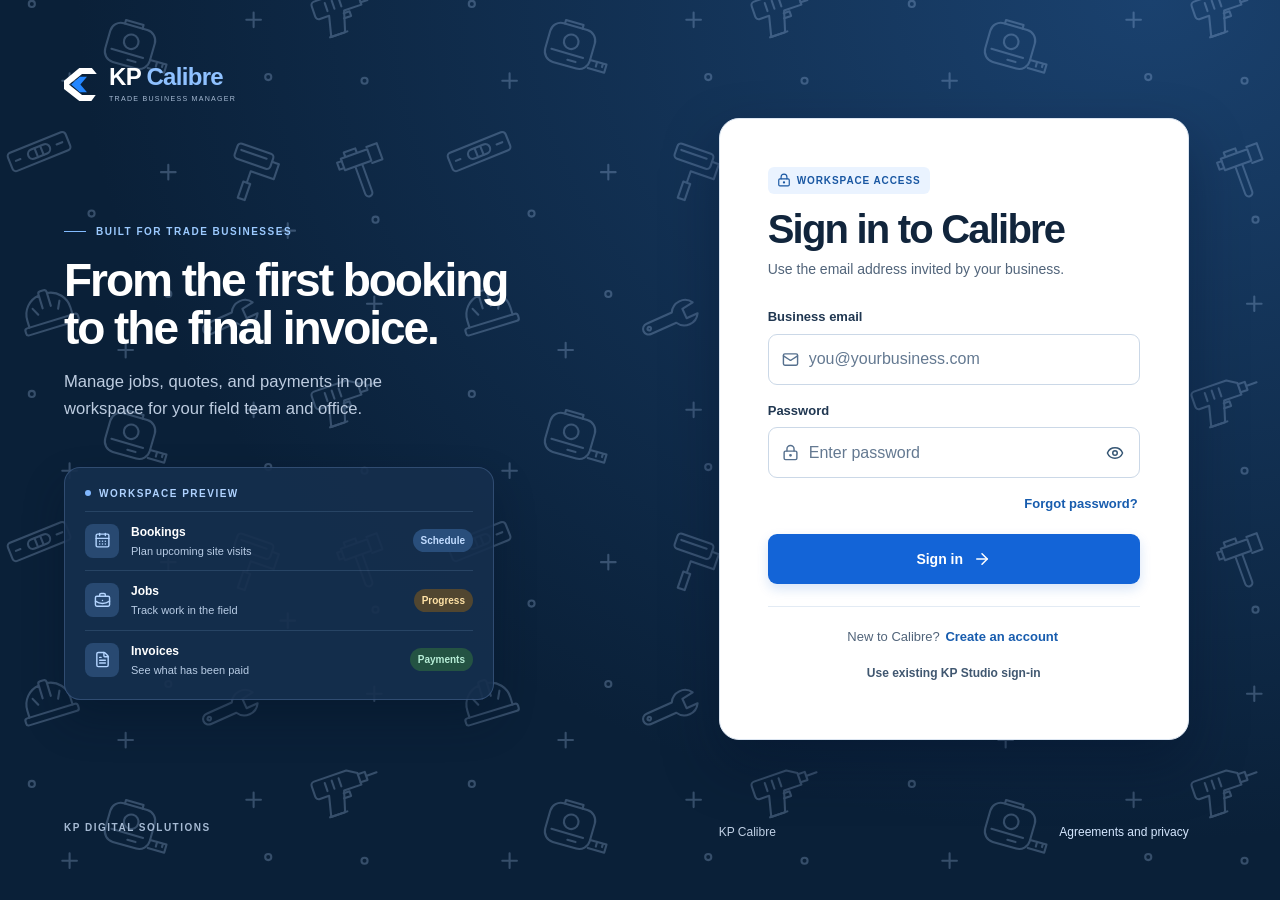
==== index.html @ 75a6a1c6 "Publish trades pattern wallpaper for Calibre" ====
<!doctype html><html lang="en"><head><meta charset="UTF-8"/><meta name="viewport" content="width=device-width,initial-scale=1.0"/><meta name="description" content="KP Calibre — bookings, quotations, jobs, expenses and team attendance."/><base href="/"/><script>window.__CALIBRE_BASE__=location.hostname==='kpdigitalstudio.github.io'?'/kp-calibre-web':'';document.querySelector('base').href=window.__CALIBRE_BASE__+'/';</script><link rel="icon" href="./favicon.svg"/><title>KP Calibre | Trade business management</title>  <script type="module" crossorigin src="./assets/index-Dvqg7ub8.js"></script>
  <link rel="stylesheet" crossorigin href="./assets/index-B8viec1U.css">
</head><body><div id="root"></div></body></html>
---- assets/index-B8viec1U.css ----
.cal-auth{--auth-navy:#11253c;--auth-muted:#51647a;--auth-blue:#1364d7;min-height:100svh;color:var(--auth-navy);background:url("data:image/svg+xml,%3csvg%20xmlns='http://www.w3.org/2000/svg'%20viewBox='0%200%20360%20320'%20fill='none'%3e%3cg%20stroke='%23b9d8ff'%20stroke-width='1.7'%20stroke-linecap='round'%20stroke-linejoin='round'%20opacity='.25'%3e%3cg%20transform='translate(29%2023)%20rotate(-17%2025%2024)'%3e%3cpath%20d='M8%2032v-6a17%2017%200%200%201%2015-17m7%200a17%2017%200%200%201%2015%2017v6M23%2020V8a2%202%200%200%201%202-2h3a2%202%200%200%201%202%202v12M15%2018l3%206m20-6-3%206'/%3e%3crect%20x='4'%20y='32'%20width='45'%20height='6'%20rx='2'/%3e%3c/g%3e%3cg%20transform='translate(180%2027)%20rotate(21%2025%2023)'%3e%3cpath%20d='M38%206a11%2011%200%200%200-13%2014L9%2036a4.6%204.6%200%201%200%206.5%206.5l16-16A11%2011%200%200%200%2045%2013l-7%207-6-6%206-8Z'/%3e%3ccircle%20cx='12.5'%20cy='39'%20r='1.4'/%3e%3c/g%3e%3cg%20transform='translate(271%2091)%20rotate(-19%2025%2025)'%3e%3cpath%20d='M5%2014h28l8%205v10H26l-5%2017H9l4-17H5a3%203%200%200%201-3-3v-9a3%203%200%200%201%203-3Z'/%3e%3cpath%20d='M41%2020h6v7h-6m6-3.5h9M13%2018v7m6-7v7m6-7v7M8%2046h15m2-15h5v4h-6'/%3e%3c/g%3e%3cg%20transform='translate(99%20123)%20rotate(16%2024%2024)'%3e%3crect%20x='5'%20y='9'%20width='38'%20height='33'%20rx='9'/%3e%3cpath%20d='M10%2032h27m-12%205h7m11-5h14v7H43m6-7v4m5-4v3M15%209V6h15v3'/%3e%3ccircle%20cx='24'%20cy='22'%20r='6'/%3e%3c/g%3e%3cg%20transform='translate(21%20217)%20rotate(-22%2028%2022)'%3e%3crect%20x='3'%20y='10'%20width='51'%20height='16'%20rx='3'/%3e%3crect%20x='19'%20y='14'%20width='19'%20height='8'%20rx='4'/%3e%3cpath%20d='M26%2014v8m5-8v8M8%2018h4m32%200h5'/%3e%3c/g%3e%3cg%20transform='translate(199%20227)%20rotate(19%2028%2024)'%3e%3crect%20x='6'%20y='7'%20width='31'%20height='13'%20rx='3'/%3e%3cpath%20d='M37%2013h6v13H23v10m-3%200h6v14h-6zM10%2012h22'/%3e%3c/g%3e%3cg%20transform='translate(289%20222)%20rotate(-20%2025%2023)'%3e%3cpath%20d='M9%2013h23v10H9zM32%2011h9v14h-9M13%2013V9h10v4m-5%2010v24a3%203%200%200%200%206%200V23'/%3e%3cpath%20d='M9%2015H5v6h4'/%3e%3c/g%3e%3cpath%20d='M119%2072v12m-6-6h12m99%2043v12m-6-6h12M73%20171v12m-6-6h12m75%2069v12m-6-6h12m92%2042v12m-6-6h12M323%2034v12m-6-6h12'/%3e%3ccircle%20cx='42'%20cy='114'%20r='2.5'/%3e%3ccircle%20cx='154'%20cy='32'%20r='2.5'/%3e%3ccircle%20cx='236'%20cy='174'%20r='2.5'/%3e%3ccircle%20cx='315'%20cy='177'%20r='2.5'/%3e%3ccircle%20cx='91'%20cy='286'%20r='2.5'/%3e%3ccircle%20cx='324'%20cy='291'%20r='2.5'/%3e%3c/g%3e%3c/svg%3e") 50%/440px 390px,radial-gradient(at 90% 0,#1a416e,#0000 66%),#0a2038;grid-template-columns:minmax(0,1fr) minmax(0,1.04fr);display:grid}.cal-auth-brand{color:#fff;flex-direction:column;justify-content:space-between;align-items:flex-start;gap:36px;min-width:0;padding:clamp(34px,5vw,76px);display:flex}.cal-auth-brand .brand{color:#fff}.cal-auth-brand .brand b{color:#8fc1ff}.cal-auth-brand .brand small{color:#a6bad3}.cal-auth-story{width:100%;max-width:495px}.cal-auth-kicker,.cal-auth-brand-footer,.cal-auth-preview-top{letter-spacing:.15em;font-size:10px;font-weight:700}.cal-auth-kicker{color:#9ccaff;align-items:center;gap:10px;display:flex}.cal-auth-kicker:before{content:"";background:#83bcff;width:22px;height:1px}.cal-auth-story h2{letter-spacing:-.045em;margin:16px 0 15px;font-size:clamp(32px,3.6vw,52px);font-weight:700;line-height:1.05}.cal-auth-story>p:not(.cal-auth-kicker){color:#bdcce0;max-width:41ch;font-size:clamp(14px,1.3vw,17px)}.cal-auth-brand-footer{color:#a6bad3}.cal-auth-preview{background:#152f4ee8;border:1px solid #8fb7ef3b;border-radius:16px;max-width:430px;margin-top:clamp(24px,4vw,44px);padding:18px 20px 10px;box-shadow:0 20px 40px #04132554}.cal-auth-preview-top{color:#afd2ff;align-items:center;gap:8px;margin-bottom:10px;display:flex}.cal-auth-preview-top span{background:#81b8ff;border-radius:50%;width:6px;height:6px}.cal-auth-preview-row{border-top:1px solid #a4c9ff24;align-items:center;gap:12px;padding:11px 0;display:flex}.cal-auth-preview-icon{color:#b4d5ff;background:#284971;border-radius:8px;flex:0 0 34px;place-items:center;width:34px;height:34px;display:grid}.cal-auth-preview-copy{flex-direction:column;flex:1;gap:2px;min-width:0;font-size:12px;display:flex}.cal-auth-preview-copy span{color:#b8cce5;font-size:11px}.cal-auth-chip{white-space:nowrap;border-radius:20px;padding:4px 8px;font-size:10px;font-weight:650}.cal-auth-chip.blue{color:#c2dcff;background:#294e7b}.cal-auth-chip.amber{color:#ffe2a6;background:#514630}.cal-auth-chip.green{color:#b7eed7;background:#245343}.cal-auth-content{grid-template-rows:1fr auto;place-items:center;min-width:0;padding:clamp(24px,4.6vw,68px);display:grid}.cal-auth-card{background:#fff;border:1px solid #dbe5f1;border-radius:20px;width:min(100%,470px);padding:clamp(26px,3.9vw,48px);box-shadow:0 24px 56px #030e2459}.cal-auth-heading{margin-bottom:26px}.cal-auth-badge{color:#1957a2;letter-spacing:.09em;background:#eaf3ff;border-radius:6px;align-items:center;gap:6px;padding:6px 9px;font-size:10px;font-weight:750;display:inline-flex}.cal-auth-heading h1{letter-spacing:-.045em;margin:13px 0 7px;font-size:clamp(29px,3.2vw,40px);font-weight:740;line-height:1.1}.cal-auth-heading p,.cal-auth-card>p{color:var(--auth-muted);font-size:14px}.cal-auth-form{gap:16px;display:grid}.cal-auth-field{gap:7px;display:grid}.cal-auth-field label{color:#203751;font-size:13px;font-weight:700}.cal-auth-input{color:#56708e;background:#fff;border:1px solid #cbd8e7;border-radius:9px;align-items:center;gap:10px;padding-left:13px;display:flex}.cal-auth-input:focus-within{border-color:#4186e5;box-shadow:0 0 0 3px #1674eb25}.cal-auth-input>svg{flex:none}.cal-auth-input input{width:100%;min-height:49px;box-shadow:none;color:var(--auth-navy);background:0 0;border:0;border-radius:0;outline:none;padding:0 12px 0 0;font-size:16px}.cal-auth-input input::placeholder{color:#647991}.cal-auth-reveal{color:#365674;background:0 0;border-radius:6px;flex:0 0 42px;place-items:center;width:42px;height:42px;margin-right:3px;padding:0;display:grid}.cal-auth-reveal:hover{background:#ebf3ff}.cal-auth-primary{color:#fff;background:var(--auth-blue);border-radius:9px;justify-content:center;align-items:center;gap:10px;width:100%;min-height:50px;padding:10px 14px;font-weight:720;display:flex;box-shadow:0 5px 12px #1461d22b}.cal-auth-primary:hover{background:#0e55bd}.cal-auth-link{color:#175cae;text-align:left;background:0 0;align-items:center;min-height:36px;padding:0 2px;font-size:13px;font-weight:700;line-height:1.4;display:inline-flex}.cal-auth-link:hover,.cal-auth-footer a:hover{text-underline-offset:3px;text-decoration:underline}.cal-auth-forgot{justify-self:end;margin-top:-8px;margin-bottom:-4px}.cal-auth-back{justify-self:start;margin-top:8px}.cal-auth-notice{color:#254969;overflow-wrap:anywhere;background:#edf5ff;border:1px solid #d4e3f6;border-radius:8px;padding:10px 12px;font-size:13px}.cal-auth-alternatives{color:var(--auth-muted);text-align:center;border-top:1px solid #e3ebf4;justify-items:center;margin-top:22px;padding-top:12px;display:grid}.cal-auth-alternatives p{font-size:13px}.cal-auth-existing{color:#405770;font-size:12px}.cal-auth-hint{margin-top:12px}.cal-auth-footer{color:#c0d0e5;justify-content:space-between;gap:12px;width:min(100%,470px);padding-top:24px;font-size:12px;display:flex}.cal-auth-footer a{color:#d5e7ff}@media (width<=760px){.cal-auth{background-size:360px 320px,auto,auto;display:block}.cal-auth-brand{padding:22px 25px}.cal-auth-story,.cal-auth-brand-footer{display:none}.cal-auth-content{padding:26px 17px 22px}.cal-auth-card{border-radius:16px;padding:26px 22px}.cal-auth-footer{padding:18px 3px 0}}@media (width>=761px) and (width<=980px){.cal-auth-brand{padding:34px 27px}.cal-auth-content{padding:25px}.cal-auth-card{padding:28px}.cal-auth-break{display:none}}@layer properties{@supports (((-webkit-hyphens:none)) and (not (margin-trim:inline))) or ((-moz-orient:inline) and (not (color:rgb(from red r g b)))){*,:before,:after,::backdrop{--tw-rotate-x:initial;--tw-rotate-y:initial;--tw-rotate-z:initial;--tw-skew-x:initial;--tw-skew-y:initial;--tw-blur:initial;--tw-brightness:initial;--tw-contrast:initial;--tw-grayscale:initial;--tw-hue-rotate:initial;--tw-invert:initial;--tw-opacity:initial;--tw-saturate:initial;--tw-sepia:initial;--tw-drop-shadow:initial;--tw-drop-shadow-color:initial;--tw-drop-shadow-alpha:100%;--tw-drop-shadow-size:initial}}}@layer theme{:root,:host{--font-sans:ui-sans-serif, system-ui, sans-serif, "Apple Color Emoji", "Segoe UI Emoji", "Segoe UI Symbol", "Noto Color Emoji";--font-mono:ui-monospace, SFMono-Regular, Menlo, Monaco, Consolas, "Liberation Mono", "Courier New", monospace;--spacing:.25rem;--default-font-family:var(--font-sans);--default-mono-font-family:var(--font-mono)}}@layer base{*,:after,:before,::backdrop{box-sizing:border-box;border:0 solid;margin:0;padding:0}::file-selector-button{box-sizing:border-box;border:0 solid;margin:0;padding:0}html,:host{-webkit-text-size-adjust:100%;tab-size:4;line-height:1.5;font-family:var(--default-font-family,ui-sans-serif, system-ui, sans-serif, "Apple Color Emoji", "Segoe UI Emoji", "Segoe UI Symbol", "Noto Color Emoji");font-feature-settings:var(--default-font-feature-settings,normal);font-variation-settings:var(--default-font-variation-settings,normal);-webkit-tap-highlight-color:transparent}hr{height:0;color:inherit;border-top-width:1px}abbr:where([title]){-webkit-text-decoration:underline dotted;text-decoration:underline dotted}h1,h2,h3,h4,h5,h6{font-size:inherit;font-weight:inherit}a{color:inherit;-webkit-text-decoration:inherit;-webkit-text-decoration:inherit;-webkit-text-decoration:inherit;-webkit-text-decoration:inherit;text-decoration:inherit}b,strong{font-weight:bolder}code,kbd,samp,pre{font-family:var(--default-mono-font-family,ui-monospace, SFMono-Regular, Menlo, Monaco, Consolas, "Liberation Mono", "Courier New", monospace);font-feature-settings:var(--default-mono-font-feature-settings,normal);font-variation-settings:var(--default-mono-font-variation-settings,normal);font-size:1em}small{font-size:80%}sub,sup{vertical-align:baseline;font-size:75%;line-height:0;position:relative}sub{bottom:-.25em}sup{top:-.5em}table{text-indent:0;border-color:inherit;border-collapse:collapse}:-moz-focusring{outline:auto}progress{vertical-align:baseline}summary{display:list-item}ol,ul,menu{list-style:none}img,svg,video,canvas,audio,iframe,embed,object{vertical-align:middle;display:block}img,video{max-width:100%;height:auto}button,input,select,optgroup,textarea{font:inherit;font-feature-settings:inherit;font-variation-settings:inherit;letter-spacing:inherit;color:inherit;opacity:1;background-color:#0000;border-radius:0}::file-selector-button{font:inherit;font-feature-settings:inherit;font-variation-settings:inherit;letter-spacing:inherit;color:inherit;opacity:1;background-color:#0000;border-radius:0}:where(select:is([multiple],[size])) optgroup{font-weight:bolder}:where(select:is([multiple],[size])) optgroup option{padding-inline-start:20px}::file-selector-button{margin-inline-end:4px}::placeholder{opacity:1}@supports (not ((-webkit-appearance:-apple-pay-button))) or (contain-intrinsic-size:1px){::placeholder{color:currentColor}@supports (color:color-mix(in lab, red, red)){::placeholder{color:color-mix(in oklab, currentcolor 50%, transparent)}}}textarea{resize:vertical}::-webkit-search-decoration{-webkit-appearance:none}::-webkit-date-and-time-value{min-height:1lh;text-align:inherit}::-webkit-datetime-edit{display:inline-flex}::-webkit-datetime-edit-fields-wrapper{padding:0}::-webkit-datetime-edit{padding-block:0}::-webkit-datetime-edit-year-field{padding-block:0}::-webkit-datetime-edit-month-field{padding-block:0}::-webkit-datetime-edit-day-field{padding-block:0}::-webkit-datetime-edit-hour-field{padding-block:0}::-webkit-datetime-edit-minute-field{padding-block:0}::-webkit-datetime-edit-second-field{padding-block:0}::-webkit-datetime-edit-millisecond-field{padding-block:0}::-webkit-datetime-edit-meridiem-field{padding-block:0}::-webkit-calendar-picker-indicator{line-height:1}:-moz-ui-invalid{box-shadow:none}button,input:where([type=button],[type=reset],[type=submit]){appearance:button}::file-selector-button{appearance:button}::-webkit-inner-spin-button{height:auto}::-webkit-outer-spin-button{height:auto}[hidden]:where(:not([hidden=until-found])){display:none!important}}@layer components;@layer utilities{.visible{visibility:visible}.sr-only{clip-path:inset(50%);white-space:nowrap;border-width:0;width:1px;height:1px;margin:-1px;padding:0;position:absolute;overflow:hidden}.fixed{position:fixed}.static{position:static}.start{inset-inline-start:var(--spacing)}.end{inset-inline-end:var(--spacing)}.block{display:block}.contents{display:contents}.flex{display:flex}.hidden{display:none}.table{display:table}.transform{transform:var(--tw-rotate-x,) var(--tw-rotate-y,) var(--tw-rotate-z,) var(--tw-skew-x,) var(--tw-skew-y,)}.resize{resize:both}.blur{--tw-blur:blur(8px);filter:var(--tw-blur,) var(--tw-brightness,) var(--tw-contrast,) var(--tw-grayscale,) var(--tw-hue-rotate,) var(--tw-invert,) var(--tw-saturate,) var(--tw-sepia,) var(--tw-drop-shadow,)}}:root{--navy:#0b243e;--blue:#1674eb;--ink:#182c42;--muted:#758397;--line:#e7edf3;--bg:#f5f7fa;--green:#16835d;--amber:#b97b1b}*{box-sizing:border-box}body{color:var(--ink);background:var(--bg);-webkit-font-smoothing:antialiased;margin:0;font-family:Inter,Segoe UI,Arial,sans-serif;font-size:14px}button,input,select,textarea{font:inherit}button,a,input,select,textarea{-webkit-tap-highlight-color:transparent}button{cursor:pointer}button:disabled{cursor:not-allowed;opacity:.5}button{border:0}a{color:inherit;text-decoration:none}input,select,textarea{min-width:0;color:var(--ink);background:#fff;border:1px solid #dce4ed;border-radius:8px;outline:none;max-width:100%;padding:10px 12px;transition:border .15s,box-shadow .15s}input:focus,select:focus,textarea:focus{border-color:#5497ef;box-shadow:0 0 0 3px #1674eb14}button:focus-visible,a:focus-visible,tr:focus-visible{outline-offset:3px;outline:3px solid #83b5f6}input[type=checkbox]{accent-color:var(--blue);cursor:pointer;width:17px;height:17px}input[type=time]{max-width:125px;padding:8px}textarea{resize:vertical}h1,h2,h3,p{margin:0}h1{letter-spacing:-1.1px;font-size:30px;font-weight:650;line-height:1.22}h2{letter-spacing:-.4px;font-size:17px;font-weight:650}h3{font-size:14px;font-weight:650}p{line-height:1.65}small{font-size:12px}.brand{color:var(--navy);white-space:nowrap;align-items:center;gap:10px;display:inline-flex}.brand>span{letter-spacing:-.7px;font-size:24px;font-weight:600;line-height:1.1}.brand b{color:#197aef;font-weight:750}.brand small{letter-spacing:1.25px;color:#8196ad;margin-top:6px;font-size:7.1px;font-weight:500;display:block}.sidebar{background:var(--navy);color:#b1c0d1;z-index:40;flex-direction:column;width:244px;display:flex;position:fixed;inset:0 auto 0 0}.side-brand{padding:30px 24px 25px}.side-brand .brand,.side-brand .brand b{color:#fff}.workspace-picker{background:#ffffff05;border:1px solid #ffffff1c;border-radius:9px;align-items:center;gap:10px;margin:0 17px 27px;padding:11px;display:flex;position:relative}.workspace-picker select{opacity:0;cursor:pointer;width:100%;position:absolute;inset:0}.workspace-picker>div{flex:1;min-width:0}.workspace-picker strong{color:#fff;text-overflow:ellipsis;white-space:nowrap;max-width:133px;font-size:12px;display:block;overflow:hidden}.workspace-picker small{color:#93a8bf;margin-top:4px;font-size:10px;display:block}.workspace-initial{color:#bad9ff;background:#284767;border-radius:7px;flex-shrink:0;place-items:center;width:30px;height:30px;font-size:13px;font-weight:700;display:grid}.nav-label{letter-spacing:1.6px;color:#6f88a2;margin-bottom:12px;padding:0 28px;font-size:9px;font-weight:600;display:block}.nav-label.second{margin-bottom:12px;padding:20px 10px 0}.sidebar nav{scrollbar-width:thin;padding:0 17px;overflow:auto}.sidebar nav>button{text-align:left;color:#9eb1c5;background:0 0;border-radius:7px;align-items:center;gap:13px;width:100%;margin-bottom:3px;padding:11px 13px;font-size:12px;font-weight:500;transition:background .15s,color .15s;display:flex}.sidebar nav>button:hover{color:#fff;background:#ffffff09}.sidebar nav>button.active{color:#fff;background:#1674eb;box-shadow:0 5px 15px #00000012}.nav-count{color:#c7deff;background:#fff2;border-radius:4px;margin-left:auto;padding:2px 6px;font-size:10px}.sidebar-bottom{margin-top:auto;padding:20px 17px 0}.pilot-card{background:linear-gradient(130deg,#123452,#0e2c47);border:1px solid #ffffff13;border-radius:9px;padding:15px 13px}.pilot-card>span{color:#6db2ff;letter-spacing:1.5px;align-items:center;gap:7px;font-size:8px;font-weight:650;display:flex}.pilot-card strong{color:#dbe8f4;margin:12px 0 6px;font-size:12px;display:block}.pilot-card p{color:#8fa8c0;font-size:10px;line-height:1.7}.pilot-card button{color:#81b6f7;background:0 0;justify-content:space-between;align-items:center;width:100%;margin-top:12px;padding:0;font-size:10px;display:flex}.side-profile{align-items:center;gap:10px;padding:22px 6px;display:flex}.avatar{color:#dceeff;background:#34506d;border-radius:50%;flex-shrink:0;place-items:center;width:33px;height:33px;font-size:12px;font-weight:600;display:grid}.avatar.pale{color:#47607d;background:#e7edf4;width:32px;height:32px}.side-profile>div{flex:1;overflow:hidden}.side-profile strong{color:#d9e4f0;font-size:11px;display:block}.side-profile small{color:#7c95ad;margin-top:4px;font-size:9px;display:block}.side-profile a{color:#7d96af}.main-shell{min-height:100vh;margin-left:244px}.topbar{border-bottom:1px solid var(--line);background:#fff;justify-content:space-between;align-items:center;gap:20px;height:76px;padding:0 35px;display:flex}.breadcrumb{white-space:nowrap;color:#8a96a5;align-items:center;gap:12px;font-size:11px;display:flex}.breadcrumb strong{color:#3b5068;font-weight:500}.topbar-right{align-items:center;gap:21px;display:flex}.search{color:#94a0af;align-items:center;gap:9px;display:flex}.search input{box-shadow:none;background:0 0;border:none;border-radius:0;width:100%;padding:0;font-size:11px}.global-search{width:235px}.search input::placeholder{color:#99a4b2}.search kbd{border:1px solid var(--line);border-radius:4px;padding:2px 5px;font-size:15px;line-height:1}.environment{color:#6d7c8d;white-space:nowrap;align-items:center;gap:6px;font-size:10px;display:flex}.environment i,.tiny-dot{background:#31a67f;border-radius:50%;width:5px;height:5px;display:inline-block}.environment.sample i{background:#bc8a30}.workspace-content{max-width:1600px;margin:auto;padding:34px 35px 20px}.page-intro{justify-content:space-between;align-items:center;gap:20px;margin-bottom:29px;display:flex}.eyebrow{letter-spacing:1.7px;color:#8290a1;margin-bottom:11px;font-size:9px;font-weight:650}.page-intro p{color:#8390a1;margin-top:9px;font-size:11px}.intro-actions{white-space:nowrap;align-items:center;gap:18px;display:flex}.date-label{color:#7c8b9e;align-items:center;gap:8px;font-size:10px;display:flex}.btn{color:#41556c;white-space:nowrap;background:#fff;border:1px solid #dfe6ee;border-radius:7px;justify-content:center;align-items:center;gap:8px;min-height:37px;padding:9px 13px;font-size:11px;font-weight:600;transition:background .15s;display:inline-flex}.btn:hover{background:#f3f7fb}.btn.primary{background:var(--blue);border-color:var(--blue);color:#fff;box-shadow:0 3px 6px #1674eb12}.btn.primary:hover{background:#1265d1}.btn.whatsapp{color:#13875e;border-color:#d6e9e0}.btn.full{width:100%}.text-btn{color:#297bda;background:0 0;align-items:center;gap:6px;padding:4px 0;font-size:10px;font-weight:600;display:inline-flex}.icon-btn{color:#8b99aa;background:0 0;border-radius:6px;flex-shrink:0;justify-content:center;align-items:center;padding:5px;display:inline-flex}.icon-btn:hover{color:#355574;background:#edf2f7}.create-wrap{position:relative}.dropdown{z-index:20;border:1px solid var(--line);background:#fff;border-radius:8px;min-width:175px;padding:6px;position:absolute;top:43px;right:0;box-shadow:0 10px 30px #102a4517}.dropdown button{text-align:left;background:0 0;border-radius:5px;align-items:center;gap:9px;width:100%;padding:10px;font-size:12px;display:flex}.dropdown button:hover{background:#eef5fd}.metric-grid{grid-template-columns:repeat(4,1fr);gap:17px;margin-bottom:23px;display:grid}.metric{border:1px solid var(--line);background:#fff;border-radius:11px;padding:20px}.metric>div{justify-content:space-between;align-items:center;gap:5px;display:flex}.metric>div>span:first-child{color:#758498;font-size:11px;font-weight:500}.metric-icon{border-radius:8px;place-items:center;width:32px;height:32px;display:grid}.blue{color:#287adf;background:#eaf3ff}.green{color:#16845f;background:#e9f6ef}.amber{color:#b37a1e;background:#fff5e5}.purple{color:#8763ca;background:#f2edfc}.metric>strong{letter-spacing:-.9px;white-space:nowrap;margin:13px 0 12px;font-size:24px;font-weight:650;display:block}.metric>small{color:#92a0af;font-size:9px}.panel{border:1px solid var(--line);background:#fff;border-radius:11px;overflow:hidden}.panel-head{justify-content:space-between;align-items:center;gap:15px;padding:22px 22px 19px;display:flex}.panel-head h2{letter-spacing:-.25px;font-size:14px}.panel-head p{color:#93a0af;margin-top:6px;font-size:10px}.subtle-pill{color:#8c99a9;white-space:nowrap;background:#fcfdfe;border:1px solid #e9edf2;border-radius:5px;padding:5px 7px;font-size:9px}.overview-columns{grid-template-columns:1.46fr 1fr;gap:21px;margin-bottom:22px;display:grid}.work-row{text-align:left;background:0 0;border-top:1px solid #f0f3f7;align-items:center;gap:13px;width:100%;padding:19px 22px;display:flex}.work-row:hover{background:#fbfcfe}.job-symbol{color:#4c8ddc;background:#edf4fe;border-radius:8px;flex-shrink:0;place-items:center;width:35px;height:35px;display:grid}.color-1{color:#9874c8;background:#f2edfc}.color-2{color:#59a68a;background:#eaf7f2}.work-description{flex:1;min-width:0}.work-description strong{text-overflow:ellipsis;font-size:11px;font-weight:600;line-height:1.5;display:block;overflow:hidden}.work-description small{color:#94a1b0;margin-top:5px;font-size:9px;display:block}.status{white-space:nowrap;border-radius:5px;align-items:center;gap:5px;padding:5px 7px;font-size:9px;font-weight:500;display:inline-flex}.status i{background:currentColor;border-radius:50%;width:4px;height:4px}.status.gray{color:#8592a3;background:#f0f3f7}.status.red{color:#be6363;background:#faeeee}.panel-foot{color:#9aa7b6;background:#fcfdff;border-top:1px solid #eef2f7;padding:14px 22px;font-size:9px}.panel-foot span{align-items:center;gap:7px;display:flex}.panel-foot .tiny-dot{display:inline-block}.chart{gap:14px;height:206px;margin:0 22px;padding-top:15px;display:flex;position:relative}.chart-scale{color:#a3afbd;flex-direction:column;justify-content:space-between;width:29px;padding-bottom:29px;font-size:8px;display:flex}.bars{background:repeating-linear-gradient(0deg,#0000 0 74px,#edf1f6 75px 76px);justify-content:space-between;align-items:flex-end;gap:17px;width:100%;height:100%;padding:0 5px 29px;display:flex;position:relative}.bar-column{flex-direction:column;justify-content:flex-end;align-items:center;width:100%;max-width:40px;height:100%;display:flex;position:relative}.bar{background:#dfeafe;border-radius:5px 5px 0 0;width:100%;min-height:2px;max-height:148px;position:relative}.bar.current{background:#3085f0}.bar span{white-space:nowrap;color:#455b72;font-size:8px;display:none;position:absolute;top:-25px;left:50%;transform:translate(-50%)}.bar:hover span{display:block}.bar-column label{color:#98a6b5;font-size:8px;position:absolute;bottom:-22px}.chart-footer{color:#94a0af;border-top:1px solid #f0f3f7;align-items:center;gap:6px;margin:0 22px;padding:15px 0;font-size:9px;display:flex}.chart-footer strong{color:#4c637b;margin-left:auto;font-size:10px;font-weight:600}.legend-dot{background:#3085f0;border-radius:2px;width:6px;height:6px;display:inline-block}.attention-row{text-align:left;background:0 0;border-top:1px solid #f0f3f7;align-items:center;gap:11px;width:100%;padding:12px 22px;display:flex}.attention-icon{border-radius:7px;flex-shrink:0;place-items:center;width:31px;height:31px;display:grid}.attention-row strong{flex:1;font-size:10px;font-weight:500}.attention-count{color:#7f8da0;background:#f3f6fa;border-radius:4px;padding:4px 7px;font-size:10px}.attention-row>svg{color:#a6b2c0}.shortcut-grid{grid-template-columns:1fr 1fr;gap:10px;padding:0 20px 20px;display:grid}.shortcut-grid button{text-align:left;background:#fff;border:1px solid #e9eef4;border-radius:8px;padding:15px;position:relative}.shortcut-grid button:hover{background:#f7fbff;border-color:#bcd7f8}.shortcut-grid button>svg:first-child{color:#6893c5;margin-bottom:11px}.shortcut-grid strong{margin-bottom:5px;font-size:10px;font-weight:600;display:block}.shortcut-grid span{color:#99a5b3;font-size:9px;display:block}.shortcut-grid button>svg:last-child{color:#bcc9d7;position:absolute;top:14px;right:12px}.workspace-footer{color:#b1bcc9;border-top:1px solid #e9eef4;justify-content:space-between;align-items:center;gap:15px;margin-top:33px;padding:20px 0 3px;font-size:9px;display:flex}.workspace-footer>span{align-items:center;gap:7px;display:flex}.workspace-footer>span:first-child{color:#8d9aab;font-weight:600}.workspace-footer>span>span{color:#b1bcc9;font-weight:400}.sample-banner{color:#6f89a8;background:#eef4fc;border:1px solid #dce7f5;border-radius:8px;justify-content:space-between;align-items:center;gap:15px;margin:-7px 0 22px;padding:12px 15px;font-size:10px;display:flex}.sample-banner>span{align-items:center;gap:7px;display:flex}.sample-banner strong{color:#466a96;font-weight:600}.sample-banner button{color:#2a77d6;white-space:nowrap;background:0 0;align-items:center;gap:5px;font-size:10px;font-weight:600;display:flex}.getting-started{background:#f2f7fe;border:1px dashed #bcd2ea;border-radius:10px;align-items:center;gap:18px;padding:23px;display:flex}.getting-started>div{flex:1}.getting-started h3{font-size:13px}.getting-started p{color:#8a9cb1;margin-top:6px;font-size:11px}.round-icon{color:#6692c4;background:#e6effa;border-radius:12px;place-items:center;width:50px;height:50px;display:grid}.list-toolbar{border-bottom:1px solid var(--line);justify-content:space-between;align-items:center;gap:20px;padding:17px 21px;display:flex}.tabs{flex-wrap:wrap;align-items:center;gap:5px;display:flex}.tabs button{color:#93a0af;background:0 0;border-radius:6px;padding:8px 11px;font-size:10px}.tabs button.active{color:#2578dc;background:#edf4fe;font-weight:600}.tabs span{background:#dfebfb;border-radius:4px;margin-left:6px;padding:1px 5px;font-size:9px;display:inline-block}.small-search{width:175px}.small-search input{font-size:10px}.table-wrap{overflow:auto}table{border-collapse:collapse;text-align:left;white-space:nowrap;width:100%}th{color:#99a5b3;background:#fcfdff;border-bottom:1px solid #edf1f6;padding:12px 20px;font-size:9px;font-weight:500}td{color:#718299;border-bottom:1px solid #f0f3f7;padding:18px 20px;font-size:11px}td strong{color:#354c65;font-size:11px;font-weight:550}td small{color:#98a5b5;margin-top:6px;font-size:9px;display:block}td.numeric,th.numeric{text-align:right}tbody tr{cursor:pointer;transition:background .12s}tbody tr:hover{background:#fbfdff}tbody tr:last-child td{border-bottom:none}.empty{text-align:center;padding:41px 25px}.empty-icon{color:#8cadd5;background:#f0f5fc;border-radius:15px;place-items:center;width:57px;height:57px;margin:0 auto 17px;display:grid}.empty h3{font-size:14px}.empty p{color:#98a4b3;max-width:320px;margin:9px auto 18px;font-size:11px}.empty .btn{font-size:10px}.simple-empty{text-align:center;color:#a2adbc;padding:35px;font-size:12px}.muted{color:#99a5b4;font-size:11px}.notice{color:#6483a5;background:#edf5fe;border:1px solid #d9e9fb;border-radius:8px;align-items:flex-start;gap:10px;margin-bottom:18px;padding:13px 15px;font-size:11px;line-height:1.65;display:flex}.notice>svg{flex-shrink:0;margin-top:1px}.notice>span{flex:1}.notice.error{color:#ab5151;background:#fff1f1;border-color:#f5dada}.notice .icon-btn{padding:0}.inline-notice{margin:0 22px 12px}.capture-strip{background:linear-gradient(100deg,#edf5ff,#f7faff);border:1px solid #deebfa;border-radius:10px;align-items:center;gap:18px;margin-bottom:23px;padding:22px 24px;display:flex}.capture-icon{color:#4389de;background:#e0edfd;border-radius:11px;flex-shrink:0;place-items:center;width:46px;height:46px;display:grid}.capture-strip>div{flex:1}.capture-strip h3{font-size:14px}.capture-strip p{color:#8b9eb5;margin-top:5px;font-size:11px}.mini-metrics{border:1px solid var(--line);background:#fff;border-radius:10px;gap:0;margin-bottom:23px;display:flex}.mini-metrics>span{color:#99a4b2;border-right:1px solid var(--line);flex:1;padding:20px 24px;font-size:10px}.mini-metrics>span:last-child{border-right:0}.mini-metrics strong{color:#3c536b;letter-spacing:-.5px;margin-top:10px;font-size:20px;font-weight:650;display:block}.footnote{color:#93a0b1;margin-top:16px;font-size:11px;line-height:1.7}.calendar-tools{justify-content:space-between;align-items:center;gap:15px;margin:0 0 18px;display:flex}.segmented{border:1px solid var(--line);background:#fff;border-radius:7px;gap:3px;padding:3px;display:flex}.segmented button{color:#8e9cad;background:0 0;border-radius:5px;padding:7px 13px;font-size:10px}.segmented button.active{color:#3b7dce;background:#eef4fd}.calendar-nav{align-items:center;gap:15px;font-size:11px;display:flex}.calendar-nav strong{font-weight:500}.calendar-grid{grid-template-columns:repeat(7,1fr);min-height:300px;display:grid}.calendar-day{border-right:1px solid var(--line);min-width:0}.calendar-day:last-child{border:0}.day-heading{text-align:center;border-bottom:1px solid var(--line);color:#96a3b3;padding:16px 4px}.day-heading span{text-transform:uppercase;letter-spacing:.6px;font-size:9px;display:block}.day-heading b{place-items:center;width:30px;height:30px;margin:5px auto 0;font-size:18px;font-weight:500;display:grid}.today .day-heading b{background:var(--blue);color:#fff;border-radius:50%}.day-events{min-height:215px;padding:8px}.calendar-event{text-align:left;border-left:2px solid;border-radius:5px;width:100%;margin-bottom:8px;padding:9px 8px}.calendar-event span{margin-bottom:6px;font-size:8px;display:block}.calendar-event strong{white-space:normal;font-size:9px;font-weight:600;line-height:1.5;display:block}.calendar-event small{opacity:.8;margin-top:7px;font-size:8px;display:block}.add-slot{color:#a2b9d3;background:0 0;border:1px dashed #e5edf7;border-radius:5px;place-items:center;width:100%;padding:8px;display:grid}.add-slot:hover{background:#f3f8ff}.requests-panel{margin-top:23px}.attendance-tools{align-items:flex-end;gap:15px;margin:20px 0;display:flex}.attendance-tools .field{flex:1;max-width:230px;margin:0}.break-input{width:75px!important}.status-button{background:0 0;padding:0}.category-row{color:#8899ad;border-top:1px solid #f2f5f8;align-items:center;gap:15px;padding:12px 22px;font-size:10px;display:flex}.category-row>span{width:85px}.category-row>div{background:#f0f4fa;border-radius:4px;flex:1;height:5px;overflow:hidden}.category-row i{background:#69a1e9;border-radius:4px;height:100%;display:block}.category-row>strong{color:#5d7692;text-align:right;min-width:85px;font-size:10px;font-weight:500}.settings-tabs{gap:13px;margin-bottom:22px}.settings-tabs button{padding:10px 14px}.settings-panel{max-width:850px}.form-grid{grid-template-columns:1fr 1fr;gap:16px;display:grid}.field{color:#708096;flex-direction:column;gap:8px;margin-bottom:16px;font-size:11px;display:flex}.form-grid .field{margin-bottom:0}.field>span{font-weight:500}.field input,.field textarea,.field select{width:100%;min-height:40px;font-size:12px}.field.wide{grid-column:1/-1}.form-body{padding:23px}.form-body>.form-grid{margin-bottom:19px}.form-actions{border-top:1px solid var(--line);justify-content:space-between;gap:15px;margin-top:20px;padding-top:20px;display:flex}.plan-grid{grid-template-columns:repeat(3,1fr);gap:20px;display:grid}.plan{padding:25px;position:relative}.plan.featured{border-color:#95bff5}.plan .eyebrow{color:#7c9bc0;margin:0 0 17px;font-size:8px}.plan h2{font-size:19px}.plan-price{letter-spacing:-1px;color:#203a57;margin-top:25px;font-size:32px;font-weight:650}.plan-price small{color:#99a7b8;letter-spacing:0;margin-top:7px;margin-left:9px;font-size:10px;font-weight:400;display:block}.plan>p{color:#92a0b1;margin-top:19px;font-size:11px}.plan ul{border-top:1px solid var(--line);min-height:160px;margin:20px 0;padding:20px 0;list-style:none}.plan li{color:#71849a;align-items:center;gap:9px;margin-bottom:13px;font-size:11px;display:flex}.plan li svg{color:#659cdd;flex-shrink:0}.audit-row{border-top:1px solid #f1f4f8;align-items:center;gap:13px;padding:16px 22px;display:flex}.audit-icon{color:#82a1c7;background:#f0f5fc;border-radius:50%;place-items:center;width:30px;height:30px;display:grid}.audit-row>div{flex:1;min-width:0}.audit-row strong{font-size:11px;font-weight:500}.audit-row small{color:#9aa8b9;overflow-wrap:anywhere;margin-top:4px;font-size:9px;display:block}.audit-row time{color:#a1adbc;white-space:nowrap;font-size:10px}.release-panel{max-width:850px;padding:28px}.release-panel h3{margin:25px 0 10px;font-size:14px}.release-panel p{color:#8a9bb0;margin-top:10px;font-size:12px}.release-panel .btn{margin-top:25px}.modal-backdrop{z-index:100;-webkit-backdrop-filter:blur(3px);backdrop-filter:blur(3px);background:#081e3766;justify-content:center;align-items:center;padding:26px;display:flex;position:fixed;inset:0;overflow:auto}.modal{background:#fff;border-radius:14px;width:min(520px,100%);max-height:calc(100dvh - 52px);animation:.18s ease-out modal-in;overflow:auto;box-shadow:0 25px 90px #071d3633}.wide-modal{width:min(790px,100%)}.modal-heading{border-bottom:1px solid var(--line);z-index:2;background:#fff;justify-content:space-between;align-items:center;gap:15px;padding:22px 24px 19px;display:flex;position:sticky;top:0}.modal-heading h2{font-size:18px}.modal-heading p{color:#9aa6b6;margin-top:6px;font-size:11px}.modal-footer{border-top:1px solid var(--line);background:#fcfdff;justify-content:flex-end;align-items:center;gap:10px;padding:18px 24px;display:flex;position:sticky;bottom:0}.form-body .notice{font-size:11px}.receipt-capture{background:#f6faff;border:1px dashed #a9caee;border-radius:9px;flex-wrap:wrap;align-items:center;gap:12px;margin-bottom:20px;padding:18px;display:flex}.receipt-capture>div{flex:1;min-width:150px}.receipt-capture strong{overflow-wrap:anywhere;font-size:12px;font-weight:550}.receipt-capture p{color:#91a3b9;margin-top:5px;font-size:10px}.sr-only{clip:rect(0,0,0,0)!important;white-space:nowrap!important;border-width:0!important;width:1px!important;height:1px!important;margin:-1px!important;padding:0!important;position:absolute!important;overflow:hidden!important}.line-items-heading{justify-content:space-between;align-items:center;gap:15px;margin-top:25px;margin-bottom:15px;display:flex}.line-items-heading h3{font-size:13px}.line-items-heading select{max-width:220px;font-size:10px}.line-labels,.line-row{grid-template-columns:minmax(0,1fr) 65px 130px 29px;align-items:center;gap:10px;display:grid}.line-labels{color:#9ca8b7;padding-bottom:9px;font-size:9px}.line-row{margin-bottom:9px}.line-row input{width:100%;padding:9px;font-size:11px}.line-row .icon-btn{padding:4px}.add-line{margin:5px 0 22px;font-size:11px}.totals-inputs{border-top:1px solid var(--line);padding-top:18px}.draft-total{color:#7291b4;background:#f4f8fe;border-radius:7px;justify-content:space-between;align-items:center;margin:20px 0;padding:16px;font-size:12px;display:flex}.draft-total strong{color:#2c6ab5;font-size:20px}.ocr-text{color:#92a2b5;background:#f7f9fc;border-radius:8px;padding:14px;font-size:10px}.ocr-text pre{white-space:pre-wrap;margin-top:15px;font-size:11px;line-height:1.7}.balance-strip{color:#8398b1;background:#f3f7fd;border-radius:8px;justify-content:space-between;gap:20px;margin-bottom:23px;padding:16px;font-size:11px;display:flex}.balance-strip strong{color:#3f6eaa;font-size:15px}.detail-body{padding:24px}.detail-title{justify-content:space-between;align-items:flex-start;gap:20px;display:flex}.detail-title h2{font-size:21px;line-height:1.4}.detail-title p{color:#93a1b4;margin-top:7px;font-size:12px}.detail-actions{flex-wrap:wrap;gap:8px;margin:22px 0;display:flex}.detail-actions .btn{min-height:34px;padding:8px 10px;font-size:10px}.detail-grid{background:#f8fafd;border:1px solid #edf2f7;border-radius:9px;grid-template-columns:1fr 1fr;gap:22px 30px;margin:25px 0;padding:22px;display:grid}.detail-grid span{color:#9aa9ba;margin-bottom:7px;font-size:10px;display:block}.detail-grid strong{color:#506a87;overflow-wrap:anywhere;font-size:12px;font-weight:500}.detail-notes{border-top:1px solid var(--line);margin-top:22px;padding-top:20px}.detail-notes h3{margin-bottom:12px}.detail-notes p{color:#899bb0;white-space:pre-wrap;font-size:12px}.document-top{justify-content:space-between;align-items:center;gap:20px;margin-bottom:30px;display:flex}.document-top .brand>span{font-size:23px}.document-top>div{text-align:right}.document-top h2{letter-spacing:2px;color:#46698f;font-size:17px}.document-top p{color:#99a8ba;margin-top:6px;font-size:11px}.print-document{color:#203b59;background:#fff;border:1px solid #e3eaf3;border-radius:8px;margin:25px 0;padding:30px}.document-parties{grid-template-columns:1fr 1fr;gap:25px;margin-bottom:30px;font-size:11px;display:grid}.document-parties>div:last-child{text-align:right}.document-parties strong{margin-bottom:7px;font-size:12px;font-weight:600;display:block}.document-parties p{color:#92a3b7;font-size:10px}.document-parties .eyebrow{margin-bottom:7px;font-size:8px;display:block}.print-document>h3{margin-bottom:15px;font-size:13px}.document-lines{white-space:normal;min-width:400px}.document-lines th{color:#6b89ac;background:#f0f5fb;padding:11px 10px;font-size:9px}.document-lines td{color:#7188a4;padding:14px 10px;font-size:10px}.document-lines td:first-child{width:50%}.document-totals{max-width:270px;margin:22px 0 20px auto}.document-totals>div{color:#8a9db6;justify-content:space-between;gap:25px;padding:7px 0;font-size:11px;display:flex}.document-totals strong{color:#3e628b;font-size:11px;font-weight:500}.document-totals .grand-total{border-top:1px solid var(--line);border-bottom:1px solid var(--line);margin:4px 0;padding:12px 0;font-size:13px;font-weight:600}.grand-total strong{color:#2066b9;font-size:14px}.document-terms{border-top:1px solid var(--line);color:#90a1b7;margin-top:24px;padding-top:18px;font-size:10px}.document-terms strong{color:#6483a6;font-size:10px}.document-terms p{white-space:pre-wrap;margin-top:9px}.document-approval{color:#3f9977;align-items:center;gap:8px;margin-top:15px;padding:13px 0;font-size:10px;display:flex}.document-credit{color:#b0bed0;text-align:center;margin-top:30px;font-size:8px;display:block}.sample-print{color:#ba8a43;margin-top:18px;font-size:10px}.detail-section-title{justify-content:space-between;align-items:center;gap:20px;margin:28px 0 15px;display:flex}.detail-section-title h3{font-size:13px}.ledger>div{border-top:1px solid var(--line);align-items:center;gap:12px;padding:15px 0;display:flex}.ledger-symbol{border-radius:7px;flex-shrink:0;place-items:center;width:32px;height:32px;display:grid}.ledger>div>div:not(.receipt-print){flex:1}.ledger strong{font-size:11px;font-weight:550}.ledger small{color:#9aabbd;margin-top:5px;font-size:9px;display:block}.receipt-print{display:none}.related-row{border-top:1px solid var(--line);text-align:left;background:0 0;align-items:center;gap:15px;width:100%;padding:14px 0;display:flex}.related-row>span:first-child{flex:1;min-width:0}.related-row strong{font-size:11px;display:block}.related-row small{color:#9cadc0;margin-top:5px;font-size:9px;display:block}.related-row>svg{color:#a6b6c7}.receipt-attachment{color:#7fa0c8;background:#f8fbff;border:1px solid #e2eaf5;border-radius:9px;align-items:center;gap:12px;margin:20px 0;padding:17px;display:flex}.receipt-attachment span{flex:1}.receipt-attachment strong{color:#5b7ba2;font-size:11px;display:block}.receipt-attachment small{color:#9dafc4;margin-top:6px;font-size:9px;display:block}.job-photos{flex-wrap:wrap;gap:12px;display:flex}.job-photos a{border:1px solid var(--line);border-radius:8px;width:150px;overflow:hidden}.job-photos img{object-fit:cover;width:100%;height:105px;display:block}.job-photos span{color:#9aabbd;overflow-wrap:anywhere;padding:8px;font-size:9px;display:block}.danger{color:#bc7474;margin-top:25px}.share-buttons{flex-wrap:wrap;gap:10px;display:flex}.toast{color:#fff;z-index:200;background:#122f4b;border-radius:10px;align-items:center;gap:10px;max-width:90vw;padding:15px 21px;font-size:12px;display:flex;position:fixed;bottom:25px;left:calc(50% + 90px);transform:translate(-50%);box-shadow:0 8px 30px #0b243e33}.toast>svg{color:#68d0ac;flex-shrink:0}.loading-screen{color:#8fa0b5;background:#f6f9fd;flex-direction:column;justify-content:center;align-items:center;gap:24px;min-height:100dvh;display:flex}.loading-screen>.brand{margin-bottom:15px}.loading-screen p{font-size:12px}.spin{animation:1s linear infinite spin}.onboarding{background:#fff;grid-template-columns:1fr 1fr;min-height:100dvh;display:grid}.onboard-art{background:radial-gradient(at 0 90%,#184971,#0b243e 65%);flex-direction:column;padding:55px;display:flex;position:relative;overflow:hidden}.onboard-art:after{content:"";pointer-events:none;border:1px solid #ffffff08;border-radius:50%;width:450px;height:450px;position:absolute;bottom:-100px;right:-200px;box-shadow:0 0 0 70px #ffffff03,0 0 0 140px #ffffff02}.onboard-art .brand,.onboard-art .brand b{color:#fff}.onboard-statement{z-index:1;margin:auto 0;padding:70px 0;position:relative}.onboard-statement .eyebrow{color:#6aaddd;font-size:9px}.onboard-statement h1{color:#f0f6fc;letter-spacing:-2.5px;margin:24px 0;font-size:59px;line-height:1.13}.onboard-statement p{color:#87a1bc;font-size:13px;line-height:1.9}.onboard-icons{color:#70a3d4;gap:18px;margin-top:40px;display:flex}.onboard-icons svg{box-sizing:content-box;background:#ffffff05;border:1px solid #ffffff0e;border-radius:12px;width:22px;height:22px;padding:15px}.onboard-art>small{color:#5f7f9d;font-size:10px}.onboard-form{max-width:600px;margin:auto;padding:70px}.onboard-form>.status{gap:6px;margin-bottom:25px;padding:7px 10px;font-size:10px}.onboard-form h2{letter-spacing:-1px;font-size:29px;line-height:1.3}.onboard-form>p{color:#8b9cb1;margin:15px 0 30px;font-size:12px}.onboard-form .field{margin-bottom:20px}.onboard-form .btn{min-height:43px;font-size:12px}.onboard-form>small{color:#a2afc0;text-align:center;margin-top:25px;font-size:10px;line-height:1.8;display:block}.or{color:#aeb9c8;align-items:center;gap:12px;margin:24px 0;font-size:10px;display:flex}.or span{background:#edf1f6;flex:1;height:1px}.search-results{border:1px solid var(--line);z-index:45;background:#fff;border-radius:10px;width:390px;max-height:500px;position:absolute;top:65px;right:100px;overflow:auto;box-shadow:0 20px 50px #0c294526}.search-results .panel-head{padding:15px;font-size:11px}.search-results>button{border-top:1px solid var(--line);text-align:left;background:0 0;align-items:center;gap:15px;width:100%;padding:14px 16px;display:flex}.search-results>button>span{flex:1}.search-results strong{font-size:11px;font-weight:500}.search-results small{color:#95a6ba;margin-top:5px;font-size:9px;display:block}.search-results>p{color:#9babbc;padding:20px;font-size:11px}.mobile-menu,.mobile-close{display:none}.guest-shell{max-width:820px;margin:45px auto;padding:25px}.guest-brand{justify-content:space-between;align-items:center;gap:15px;margin-bottom:30px;display:flex}.guest-card{padding:35px}.guest-card>h1{margin:20px 0 13px;font-size:28px}.guest-card>p{color:#8c9eb4;font-size:12px}.guest-card form{margin-top:25px}.guest-success{text-align:center;padding:40px 20px}.guest-success>svg{color:#209a73;margin:0 auto 20px}.guest-success p{color:#8fa2b8;margin:14px 0;font-size:13px}.guest-shell .print-document{margin:25px 0}.guest-footer{text-align:center;color:#a3b0c0;margin-top:25px;font-size:10px}.guest-shell .notice{margin:20px 0}.guest-doc-title{margin-top:25px}.guest-doc-lines{padding-top:25px}.guest-approval{margin-top:25px}.guest-approval .field{margin-top:20px}.check-label{color:#6b829e;align-items:center;gap:9px;font-size:12px;line-height:1.6;display:flex}.guest-card .status{float:right}.guest-card .form-grid{margin:25px 0}.guest-private-note{color:#9cacbf;margin-top:20px;font-size:10px}.guest-shell .error p{color:inherit}@keyframes spin{to{transform:rotate(360deg)}}@keyframes modal-in{0%{opacity:0;transform:translateY(8px)}to{opacity:1;transform:translateY(0)}}@media (width>=1450px){.workspace-content{padding-top:40px}.metric{padding:24px}.work-row{padding-top:22px;padding-bottom:22px}.chart{height:222px}.bar{max-height:165px}.attention-row{padding-top:16px;padding-bottom:16px}.shortcut-grid button{padding:19px}}@media (height<=850px) and (width>=951px){.side-brand{padding-top:24px;padding-bottom:21px}.workspace-picker{margin-bottom:19px}.sidebar nav>button{padding-top:9px;padding-bottom:9px}.nav-label.second{padding-top:15px}.pilot-card{display:none}.sidebar-bottom{padding-top:5px}.side-profile{padding-top:17px;padding-bottom:17px}}@media (width<=1200px){.sidebar{width:218px}.main-shell{margin-left:218px}.side-brand{padding-left:21px;padding-right:17px}.brand>span{font-size:22px}.brand small{letter-spacing:1.1px;font-size:6.5px}.workspace-content{padding:28px 25px 18px}.topbar{padding:0 25px}.date-label{display:none}.metric{padding:17px}.metric>strong{font-size:21px}.overview-columns{grid-template-columns:1.3fr 1fr}.work-row{padding:17px}.panel-head{padding:20px 17px}.work-description strong{font-size:10px}.work-description small{font-size:8px}.work-row .status{padding:4px;font-size:8px}.global-search{width:190px}.shortcut-grid{padding:0 17px 17px}.plan{padding:22px 18px}.plan-price{font-size:29px}.calendar-grid{grid-template-columns:repeat(7,minmax(115px,1fr));overflow-x:auto}.page-intro h1{font-size:27px}}@media (width<=1000px){.global-search{width:165px}.environment{display:none}.topbar-right{gap:15px}.metric-grid{grid-template-columns:repeat(2,1fr)}.overview-columns{grid-template-columns:1fr}.revenue-panel .chart{height:190px}.bar-column{max-width:52px}.bottom-columns{grid-template-columns:1fr 1fr}.work-row{padding:20px}.work-description strong{font-size:11px}.work-description small{font-size:10px}.work-row .status{font-size:9px}.attention-row{padding-left:16px;padding-right:16px}.attention-row strong{font-size:9px}.shortcut-grid{gap:8px}.shortcut-grid button{padding:12px}.shortcut-grid span{font-size:8px}.shortcut-grid strong{font-size:9px}.shortcut-grid button>svg:last-child{display:none}.plan-grid{grid-template-columns:1fr}.plan ul{min-height:auto}.plan-price small{display:inline-block}.workspace-footer>span:last-child{display:none}.onboard-art{padding:35px}.onboard-form{padding:45px}.onboard-statement h1{font-size:46px}.onboard-icons{gap:12px}.onboard-icons svg{padding:12px}.page-intro{align-items:flex-start}.page-intro .btn{gap:5px;padding:9px 11px;font-size:10px}.capture-strip{gap:12px;padding:19px}.capture-strip .capture-icon{display:none}.capture-strip h3{font-size:13px}.capture-strip p{font-size:10px}.sample-banner>span{line-height:1.8;display:block}.sample-banner>span>svg{display:none}.attendance-tools{flex-wrap:wrap}.attendance-tools .field{flex-basis:100%;max-width:none}.settings-tabs{gap:4px}.settings-tabs button{padding:9px 10px;font-size:9px}}@media (width<=760px){.sidebar{width:244px;transition:transform .2s;transform:translate(-100%)}.sidebar.open{transform:translate(0)}.main-shell{margin-left:0}.mobile-menu,.mobile-close{display:inline-flex}.side-brand{justify-content:space-between;align-items:center;display:flex}.mobile-close{color:#8ca2bb}.nav-scrim{z-index:35;background:#061c3470;position:fixed;inset:0}.topbar{height:65px;padding:0 18px}.breadcrumb{gap:8px;font-size:10px}.breadcrumb>span{display:none}.global-search{width:155px}.global-search input{font-size:10px}.global-search kbd{display:none}.topbar-right{gap:12px}.topbar-right>.icon-btn{display:none}.workspace-content{padding:27px 18px 16px}.page-intro{flex-wrap:wrap;gap:18px;margin-bottom:24px}.page-intro h1{font-size:27px}.page-intro p{margin-top:8px;font-size:11px;line-height:1.7}.eyebrow{font-size:8px}.intro-actions{margin-left:auto}.page-intro>.intro-actions .btn{min-height:37px;font-size:11px}.metric-grid{gap:11px;margin-bottom:18px}.metric{border-radius:9px;padding:16px}.metric>div>span:first-child{font-size:10px}.metric-icon{width:28px;height:28px}.metric-icon svg{width:16px}.metric>strong{letter-spacing:-.7px;margin-top:15px;margin-bottom:9px;font-size:22px}.metric>small{font-size:8px}.overview-columns,.bottom-columns{grid-template-columns:1fr;gap:18px;margin-bottom:18px}.work-row{gap:10px;padding:17px 16px}.work-description strong{white-space:normal;font-size:11px}.work-description small{font-size:9px}.work-row>.status{padding:4px 5px;font-size:8px}.work-row>svg{display:none}.job-symbol{width:32px;height:32px}.work-row .work-description{min-width:0}.panel-head{padding:19px 17px}.panel-head p{font-size:10px}.panel-head h2{font-size:14px}.attention-row{padding:14px 17px}.attention-row strong{font-size:11px}.shortcut-grid{gap:10px;padding:0 17px 17px}.shortcut-grid button{padding:17px}.shortcut-grid strong{font-size:11px}.shortcut-grid span{font-size:9px}.shortcut-grid button>svg:last-child{display:block}.sample-banner{align-items:flex-start;padding:11px 12px;font-size:9px}.sample-banner button{margin-top:4px;font-size:9px}.sample-banner strong{display:inline-block}.getting-started{flex-wrap:wrap;gap:12px;padding:17px}.getting-started .round-icon{display:none}.getting-started h3{font-size:13px}.getting-started .btn{width:100%;margin-top:4px}.workspace-footer{margin-top:26px;font-size:8px}.modal-backdrop{align-items:center;padding:12px}.modal{border-radius:11px;max-height:calc(100dvh - 24px)}.modal-heading{padding:19px 18px 16px}.modal-heading h2{font-size:17px}.form-body,.detail-body{padding:19px 18px}.modal-footer{padding:15px 18px}.form-grid{gap:15px 12px}.field{font-size:10px}.field input,.field select,.field textarea{padding:10px;font-size:12px}.line-labels,.line-row{grid-template-columns:minmax(0,1fr) 48px 85px 24px;gap:6px}.line-row input{padding:9px 7px;font-size:10px}.line-labels{font-size:8px}.line-items-heading{gap:10px}.line-items-heading h3{font-size:12px}.line-items-heading select{max-width:160px;font-size:9px}.draft-total strong{font-size:18px}.list-toolbar{flex-wrap:wrap;gap:13px;padding:13px 15px}.list-toolbar .tabs{gap:2px;max-width:100%}.tabs button{padding:7px 9px;font-size:9px}.small-search{width:100%;padding:8px 0}.list-toolbar .small-search{border-top:1px solid #f1f4f8;padding-top:15px}.mini-metrics>span{padding:15px 12px;font-size:9px}.mini-metrics strong{font-size:16px}.capture-strip{flex-wrap:wrap;padding:18px}.capture-strip>div{flex-basis:100%}.capture-strip p,.capture-strip .btn{font-size:11px}.calendar-tools{flex-wrap:wrap;gap:15px}.calendar-nav{gap:8px;margin-left:auto}.calendar-tools>.btn{font-size:10px}.calendar-grid{grid-template-columns:repeat(7,minmax(130px,1fr))}.attendance-tools{gap:10px}.attendance-tools .btn{flex:1;font-size:10px}.detail-title h2{font-size:18px}.detail-title>.status{font-size:8px}.detail-grid{gap:20px 15px;padding:17px}.detail-grid strong{font-size:11px}.print-document{padding:20px 16px}.document-top .brand svg{width:28px;height:28px}.document-top .brand>span{font-size:17px}.document-top .brand small{letter-spacing:.8px;font-size:5px}.document-top h2{letter-spacing:1px;font-size:11px}.document-top p{font-size:9px}.document-parties{gap:18px}.document-parties strong{font-size:10px}.document-parties p{font-size:9px}.document-lines{min-width:380px}.document-lines td,.document-lines th{padding:11px 8px;font-size:9px}.ledger>div{gap:8px}.ledger>div>strong,.ledger strong{font-size:10px}.ledger small{font-size:8px;line-height:1.6}.ledger-symbol{width:26px;height:26px}.related-row strong{font-size:10px}.related-row .status{font-size:8px}.toast{white-space:normal;width:max-content;font-size:11px;bottom:18px;left:50%}.onboarding{display:block}.onboard-art{min-height:220px;padding:25px 27px}.onboard-statement{padding:38px 0 0}.onboard-statement .eyebrow{display:none}.onboard-statement h1{letter-spacing:-1.3px;margin:0 0 12px;font-size:35px}.onboard-statement h1 br{display:none}.onboard-statement p{max-width:270px;font-size:11px;line-height:1.8}.onboard-icons,.onboard-art>small{display:none}.onboard-form{max-width:500px;padding:34px 27px 45px}.onboard-form h2{font-size:26px}.onboard-form .status{margin-bottom:20px}.onboard-form>p{margin-bottom:25px}.onboard-form>small{font-size:9px}.onboard-art .brand>span{font-size:23px}.search-results{width:auto;position:fixed;top:59px;left:14px;right:14px}.settings-tabs{gap:4px}.settings-tabs button{padding:8px;font-size:9px}.plan-grid{gap:15px}.plan{padding:23px}.plan-price{font-size:31px}.plan ul{margin-top:17px;margin-bottom:10px;padding-top:18px;padding-bottom:5px}.settings-panel .form-grid{grid-template-columns:1fr}.guest-shell{margin:0 auto;padding:22px 15px}.guest-brand .brand>span{font-size:21px}.guest-card{padding:23px 18px}.guest-card>h1{font-size:25px}.guest-shell .form-grid{grid-template-columns:1fr}.guest-brand .btn{font-size:9px}.guest-shell .print-document{padding:20px 15px}.guest-success{padding:25px 10px}.notice{padding:12px;font-size:10px}.inline-notice{margin:0 16px 15px}.receipt-capture{gap:12px;padding:16px}.receipt-capture .capture-icon{width:38px;height:38px}.receipt-capture>div{min-width:120px}.receipt-capture .btn{font-size:10px}.form-actions{flex-wrap:wrap}.form-actions .btn{font-size:10px}.audit-row time{font-size:9px}.release-panel{padding:23px}.release-panel p{font-size:11px}}@media (prefers-reduced-motion:reduce){*{transition:none!important;animation:none!important}}@media print{@page{size:A4;margin:15mm}body{background:#fff}.app-shell,.modal-heading,.modal-footer,.detail-title,.detail-actions,.detail-grid,.detail-notes,.detail-section-title,.ledger,.related-row,.notice,.toast,.danger,.receipt-attachment,.job-photos{display:none!important}.modal-backdrop{-webkit-backdrop-filter:none;backdrop-filter:none;background:#fff;padding:0;display:block;position:static;overflow:visible}.modal{max-height:none;box-shadow:none;border:0;border-radius:0;width:100%;overflow:visible}.detail-body{padding:0}.print-document{break-inside:avoid;border:0;margin:0;padding:0;display:block}.document-lines{min-width:0}.document-lines th,.document-lines td{color:#182c42!important}.receipt-print-mode .print-document{display:none!important}.receipt-print-mode .ledger{display:block!important}.receipt-print-mode .ledger>div{border:0;padding:0;display:block}.receipt-print-mode .ledger>div>*{display:none!important}.receipt-print-mode .ledger .active-receipt{padding:20px;display:block!important}.receipt-print h1{margin:35px 0 15px;font-size:24px}.receipt-print h2{margin:20px 0}.receipt-print p{margin:15px 0;line-height:1.9}.guest-brand,.guest-footer,.guest-approval,.guest-private-note{display:none}.guest-shell{max-width:none;margin:0;padding:0}}.business-logo-upload{border-bottom:1px solid var(--line);align-items:center;gap:20px;margin-bottom:24px;padding:0 0 25px;display:flex}.business-logo-upload>img{object-fit:contain;border:1px solid var(--line);border-radius:7px;width:90px;height:70px;padding:8px}.business-logo-upload .empty-icon{width:65px;height:65px;margin:0}.business-logo-upload strong{font-size:12px}.business-logo-upload p{color:#9aaabd;margin:7px 0;font-size:10px}.business-logo-upload input{max-width:100%;padding:6px;font-size:10px}.business-logo{object-fit:contain;max-width:190px;max-height:75px}.guest-shell .business-logo{margin-bottom:15px}@media (width<=760px){.business-logo-upload{align-items:flex-start;gap:15px}.business-logo-upload>div{min-width:0}.business-logo{max-width:125px;max-height:55px}}.capacity-progress{padding:0 22px 20px}.capacity-progress>div{background:#edf3fb;border-radius:7px;height:7px;overflow:hidden}.capacity-progress i{background:#237eea;border-radius:7px;height:100%;display:block}.capacity-progress p{color:#90a2b7;margin-top:10px;font-size:10px}.capacity-pagination{border-top:1px solid var(--line);justify-content:space-between;align-items:center;gap:15px;padding:18px 22px;display:flex}.capacity-pagination>span{color:#91a3b9;font-size:11px}.capacity-view .table-wrap{max-height:620px}.capacity-view tbody tr{cursor:default}.booking-trap{width:1px;height:1px;position:absolute;left:-10000px;overflow:hidden}.booking-consent{align-items:flex-start;margin:20px 0}.guest-card .business-logo{margin:14px 0}.guest-footer a{color:inherit;text-decoration:underline}.booking-link-help{margin:0 0 20px}.booking-link-help p{margin:6px 0 0}.legal-shell{max-width:940px;color:var(--ink,#17233b);margin:0 auto;padding:32px 28px 64px;line-height:1.65}.legal-shell>header{flex-wrap:wrap;align-items:center;gap:20px;margin-bottom:34px;display:flex}.legal-shell>header .brand{margin-right:auto}.legal-shell h1{margin:22px 0 14px;font-size:clamp(26px,4vw,38px);line-height:1.2}.legal-shell h2{margin:28px 0 8px;font-size:19px;line-height:1.4}.legal-shell p{margin:10px 0 18px}.legal-shell a,.agreement-fields a,.legal-document-links a{color:#175db5;text-decoration:underline}.legal-shell .notice p{margin:0}.legal-index{grid-template-columns:1fr 1fr;gap:16px;margin:24px 0;display:grid}.legal-link{padding:20px;text-decoration:none!important}.legal-link h2{margin:0 0 12px}.legal-document p{white-space:pre-line}.legal-shell footer{border-top:1px solid #dbe2eb;flex-wrap:wrap;gap:20px;margin-top:34px;padding-top:24px;display:flex}.legal-parties{border-bottom:1px solid #dbe2eb;margin-bottom:24px}.agreement-fields{border:0;min-width:0;margin:24px 0;padding:0}.agreement-fields legend{padding:0;font-size:20px;font-weight:700}.agreement-fields .check-label{align-items:flex-start;margin:16px 0;line-height:1.6}.agreement-fields input[type=checkbox]{flex:0 0 18px;margin-top:5px}.agreement-summary{background:#f1f6fc;border-radius:8px;padding:14px}.agreement-pilot-note{margin:18px 0}.agreement-pilot-note summary{cursor:pointer;text-decoration:underline}.agreement-gate .form-actions{flex-wrap:wrap;justify-content:space-between;gap:12px}.legal-document-links{flex-wrap:wrap;gap:12px 20px;margin:24px 0;display:flex}.invitation-agreement{margin-top:24px;padding:20px}.booking-business-identity{color:#536178;font-size:14px}.onboard-form .agreement-fields{width:100%}.onboarding{align-items:stretch}.onboard-form{overflow-y:auto}.workspace-footer a{color:inherit;text-decoration:underline}@media (width<=640px){.legal-shell{padding:22px 18px 40px}.legal-index,.agreement-fields .form-grid{grid-template-columns:1fr}.agreement-fields .field.wide{grid-column:auto}.legal-shell>header{gap:12px}.agreement-gate .form-actions .btn{width:100%}}@media print{.legal-shell{color:#000;max-width:none;padding:0}.legal-shell>header,.legal-shell>footer{display:none}.legal-shell .notice{background:0 0;border:1px solid #999;padding:12px;display:block!important}.legal-document h2{break-after:avoid}.legal-document p{orphans:3;widows:3}.legal-shell h1{font-size:24pt}.legal-shell a{color:#000}.legal-parties{break-inside:avoid}}.legal-shell{font-size:16px}.legal-shell .notice{font-size:14px}.agreement-fields .field{font-size:13px}.agreement-fields input:not([type=checkbox]){font-size:16px}.agreement-fields .check-label{color:#35445a;font-size:14px}.owner-app{color:#152840;background:#f4f7fb;grid-template-columns:245px minmax(0,1fr);min-height:100dvh;font-size:14px;display:grid}.owner-sidebar{color:#eaf1fa;background:#10243e;flex-direction:column;height:100dvh;min-height:100dvh;padding:30px 20px;display:flex;position:sticky;top:0}.owner-sidebar>.brand{color:#fff;margin:0 10px 28px}.owner-sidebar .brand small{color:#9aadc4}.owner-mode{letter-spacing:1.7px;color:#9fbbdf;align-items:center;gap:9px;margin:0 12px 30px;font-size:10px;display:flex}.owner-sidebar nav{gap:7px;display:grid}.owner-sidebar nav button{color:#a9bad0;text-align:left;cursor:pointer;background:0 0;border:0;border-radius:8px;align-items:center;gap:12px;padding:13px 14px;font-size:14px;display:flex}.owner-sidebar nav button.active{color:#fff;background:#176cd2}.owner-sidebar nav button b{background:#ffffff20;border-radius:6px;margin-left:auto;padding:2px 7px;font-size:11px}.owner-side-bottom{gap:18px;margin-top:auto;padding-top:30px;display:grid}.owner-side-bottom>a,.owner-side-bottom>div>a{color:#b7c9e0;align-items:center;gap:9px;font-size:12px;text-decoration:none;display:flex}.owner-side-bottom>div{border-top:1px solid #ffffff20;padding-top:20px}.owner-side-bottom small,.owner-side-bottom strong{overflow-wrap:anywhere;margin-bottom:8px;font-size:11px;display:block}.owner-side-bottom small{color:#98afc9}.owner-main{min-width:0}.owner-topbar{background:#fff;border-bottom:1px solid #e3eaf3;justify-content:space-between;align-items:center;gap:15px;padding:20px 32px;display:flex}.owner-topbar>span{color:#71849b;align-items:center;gap:10px;font-size:12px;display:flex}.owner-content{max-width:1600px;margin:auto;padding:35px 32px 20px}.owner-heading{justify-content:space-between;align-items:center;gap:20px;margin-bottom:28px;display:flex}.owner-heading h1{letter-spacing:-1px;margin:10px 0 12px;font-size:clamp(26px,3vw,38px);line-height:1.2}.owner-heading p{color:#7d8da2;max-width:700px;font-size:14px;line-height:1.7}.owner-capacity-pill{color:#37669e;white-space:nowrap;background:#e7effa;border-radius:25px;padding:9px 14px;font-size:12px}.owner-metrics{grid-template-columns:repeat(3,minmax(0,1fr));gap:18px;margin-bottom:28px;display:grid}.owner-metric{text-align:left;cursor:pointer;background:#fff;border:1px solid #e1e9f2;border-radius:12px;min-width:0;padding:22px;box-shadow:0 3px 10px #10243e03}.owner-metric>span{color:#75869a;justify-content:space-between;align-items:center;gap:15px;font-size:12px;display:flex}.owner-metric svg{color:#2680e9;flex-shrink:0}.owner-metric strong{letter-spacing:-.7px;color:#182d43;overflow-wrap:anywhere;margin:16px 0 7px;font-size:clamp(22px,2.5vw,32px);line-height:1.4;display:block}.owner-metric small{color:#8a9aae;font-size:11px;line-height:1.65;display:block}.owner-app .panel{margin-bottom:24px}.owner-app .panel-head{flex-wrap:wrap;gap:15px}.owner-app .panel-head h2,.owner-form-panel h2{font-size:18px}.owner-table{border-collapse:collapse;width:100%;min-width:740px}.owner-table th{color:#8191a4;text-align:left;background:#fafbfd;padding:15px 20px;font-size:11px;font-weight:500}.owner-table td{color:#5d718b;vertical-align:middle;border-top:1px solid #edf1f6;padding:19px 20px;font-size:12px}.owner-table td strong,.owner-table td small{display:block}.owner-table td small{color:#90a0b3;overflow-wrap:anywhere;margin-top:6px;font-size:11px}.owner-business-name{color:#1a3c64;cursor:pointer;text-align:left;background:0 0;border:0;padding:0;font-size:14px;font-weight:600}.owner-status{white-space:nowrap;border-radius:20px;margin-top:7px;padding:4px 9px;font-size:10px;display:inline-block}.owner-status.blue{color:#326fa7;background:#eef5fc}.owner-status.green{color:#287b55;background:#edf8f2}.owner-status.amber{color:#977020;background:#fcf5e5}.owner-status.red{color:#ac4c4c;background:#fff0f0}.owner-empty{text-align:center;color:#8b9cb0;padding:48px 24px;line-height:1.8}.owner-empty svg{margin:0 auto 12px}.owner-empty h3{color:#59718d;font-size:17px}.owner-empty p{max-width:500px;margin:8px auto}.owner-footnote{color:#7c8ea6;gap:12px;padding:4px 2px;font-size:12px;line-height:1.8;display:flex}.owner-footnote svg{flex-shrink:0;margin-top:3px}.owner-list-controls{flex-wrap:wrap;align-items:center;gap:12px;padding:20px;display:flex}.owner-search{background:#fbfcfe;border:1px solid #e0e8f1;border-radius:8px;flex:1;align-items:center;gap:10px;min-width:220px;padding:0 12px;display:flex}.owner-search input{background:0 0;border:0;width:100%;min-height:42px;font-size:13px}.owner-list-controls select{min-height:42px;font-size:12px}.owner-pagination{border-top:1px solid #edf1f6;flex-wrap:wrap;justify-content:flex-end;align-items:center;gap:10px;padding:18px 20px;display:flex}.owner-pagination>span{color:#8193aa;margin-right:auto;font-size:12px}.owner-detail-back{align-items:center;gap:5px;margin-bottom:20px;display:flex}.owner-detail-facts{grid-template-columns:repeat(3,minmax(0,1fr));gap:25px;padding:24px;display:grid}.owner-detail-facts span,.owner-detail-facts strong{overflow-wrap:anywhere;display:block}.owner-detail-facts span{color:#8798ad;margin-bottom:9px;font-size:11px}.owner-detail-facts strong{color:#324e70;font-size:13px;font-weight:500}.owner-business-id{color:#95a4b7;overflow-wrap:anywhere;padding:0 24px 20px;font-size:11px;display:block}.owner-detail-columns{grid-template-columns:1fr 1fr;align-items:start;gap:24px;display:grid}.owner-form-panel{padding:25px}.owner-form-panel h2{margin:0 0 10px}.owner-form-panel>p{color:#7b8da3;margin-bottom:20px;font-size:12px;line-height:1.8}.owner-form-panel .field{font-size:12px}.owner-form-panel .field input,.owner-form-panel .field select,.owner-form-panel .field textarea{font-size:14px}.owner-form-panel .check-label{align-items:flex-start;margin:18px 0}.owner-form-panel .check-label input{flex-shrink:0;margin-top:4px}.owner-form-panel .btn{margin-top:8px}.owner-danger{color:#ab4c4c!important;background:#fff5f5!important;border-color:#eed4d4!important}.owner-audit{border-top:1px solid #edf1f6;align-items:flex-start;gap:15px;padding:22px 24px;display:flex}.owner-audit>svg{color:#5a82ad;flex-shrink:0}.owner-audit>div{flex:1;min-width:0}.owner-audit strong,.owner-audit span{margin-bottom:8px;font-size:12px;display:block}.owner-audit span,.owner-audit time,.owner-audit summary{color:#8b9cb1;font-size:11px}.owner-audit details{margin-top:12px}.owner-audit pre{white-space:pre-wrap;overflow-wrap:anywhere;background:#f6f8fc;border-radius:8px;padding:15px;font-size:11px;line-height:1.7}.owner-correction{border-top:1px solid #edf1f6;padding:25px}.owner-correction p{color:#75899f;margin:12px 0;font-size:13px;line-height:1.8}.owner-footer{color:#95a4b6;flex-wrap:wrap;gap:12px;padding:16px 0;font-size:11px;display:flex}.owner-footer a{color:inherit;text-decoration:underline}.owner-back-link{color:#176cd2;padding-right:10px;font-size:11px;text-decoration:underline}.sr-only{clip:rect(0,0,0,0);white-space:nowrap;border:0;width:1px;height:1px;margin:-1px;padding:0;position:absolute;overflow:hidden}@media (width<=1100px){.owner-app{grid-template-columns:210px minmax(0,1fr)}.owner-content{padding:28px 22px}.owner-metrics{grid-template-columns:repeat(2,minmax(0,1fr))}.owner-heading{flex-direction:column;align-items:flex-start;gap:10px}.owner-detail-columns{grid-template-columns:1fr}.owner-detail-facts{grid-template-columns:1fr 1fr}}@media (width<=760px){.owner-app{display:block}.owner-sidebar{height:auto;min-height:0;padding:22px 18px;position:static}.owner-sidebar>.brand{margin:0 0 14px}.owner-mode{letter-spacing:.8px;margin:0;font-size:9px;position:absolute;top:27px;right:18px}.owner-sidebar nav{gap:6px;display:flex;overflow-x:auto}.owner-sidebar nav button{flex-shrink:0;gap:7px;padding:10px;font-size:12px}.owner-sidebar nav button svg{width:16px}.owner-side-bottom{flex-wrap:wrap;justify-content:space-between;gap:12px;padding-top:16px;display:flex}.owner-side-bottom>div{display:none}.owner-side-bottom>a{font-size:11px}.owner-topbar{padding:14px 18px}.owner-content{padding:26px 18px 15px}.owner-heading h1{font-size:30px}.owner-heading p{font-size:13px}.owner-metrics{gap:12px}.owner-metric{padding:17px 15px}.owner-metric>span{gap:8px;font-size:11px}.owner-metric strong{margin:13px 0 5px;font-size:24px}.owner-metric small{font-size:10px}.owner-list-controls{padding:16px}.owner-list-controls>label:not(.owner-search){flex:1}.owner-list-controls select{width:100%}.owner-detail-facts{gap:20px;padding:20px}.owner-form-panel{padding:20px}.owner-form-panel .field input,.owner-form-panel .field select,.owner-form-panel .field textarea{font-size:16px}.owner-audit{flex-wrap:wrap;padding:18px}.owner-audit time{width:100%;padding-left:34px}}.owner-topbar-actions{align-items:center;gap:10px;display:flex}.booking-share-card{background:#f0faf5;border:1px solid #cfe8dc;border-radius:11px;align-items:flex-start;gap:18px;margin-bottom:22px;padding:24px;display:flex}.booking-share-icon{color:#147d50;background:#dff2e8;border-radius:12px;flex-shrink:0;place-items:center;width:48px;height:48px;display:grid}.booking-share-card h2{color:#153c30;font-size:18px}.booking-share-card p{color:#5c796e;max-width:680px;margin:8px 0 16px;font-size:12px}.btn.whatsapp.booking-whatsapp-button{color:#fff;background:#138450;border-color:#138450;min-height:44px;padding:11px 16px;font-size:13px}.btn.whatsapp.booking-whatsapp-button:hover{background:#0e6d41}.booking-link-options{color:#276a50;min-height:44px;margin-left:18px;font-size:12px}.share-buttons .booking-whatsapp-button{order:-1}.share-buttons .btn{min-height:44px}@media (width<=760px){.booking-share-card{gap:12px;padding:20px 17px}.booking-share-icon{border-radius:9px;width:34px;height:34px}.booking-share-icon svg{width:21px}.booking-share-card>div{flex:1;min-width:0}.booking-share-card h2{font-size:17px;line-height:1.4}.booking-share-card p{font-size:12px}.booking-share-card .booking-whatsapp-button{white-space:normal;width:100%}.booking-link-options{white-space:normal;justify-content:center;width:100%;margin:8px 0 0}.share-buttons .booking-whatsapp-button{width:100%}}.booking-confirmed-time{background:#edf8f2;border:1px solid #d5ebdf;border-radius:10px;flex-direction:column;gap:10px;max-width:480px;margin:24px auto;padding:20px;display:flex}.booking-confirmed-time span{color:#5f7e6f;font-size:12px}.booking-confirmed-time strong{color:#153f2e;font-size:18px;line-height:1.6}.booking-confirmed-time small{color:#597465}.booking-receipt-actions{flex-wrap:wrap;justify-content:center;gap:12px;margin-top:26px;display:flex}.booking-receipt-actions .btn{min-height:44px;font-size:12px}.booking-receipt .booking-status-note{color:#77899a;max-width:470px;margin:20px auto 0;font-size:11px;line-height:1.8}.booking-receipt>.notice{max-width:500px;margin:20px auto;display:block}.booking-cancellation-message{text-align:left;background:#fff7f2;border:1px solid #f1dfd2;border-radius:10px;max-width:480px;margin:24px auto;padding:20px}.booking-cancellation-message h2{color:#80543b;font-size:14px;line-height:1.5}.booking-receipt .booking-cancellation-message p{white-space:pre-wrap;overflow-wrap:anywhere;color:#5d4d43;margin:10px 0 0;font-size:14px;line-height:1.7}.business-type-fields{min-width:0;margin-bottom:18px}.business-type-fields>.field{margin-bottom:10px}.business-type-fields .footnote{margin:4px 0 0;font-size:11px}.business-type-fields select{white-space:normal;width:100%;min-height:44px}.business-type-fields input{width:100%}.form-grid>.business-type-fields{margin-bottom:0}@media (width<=760px){.business-type-fields select,.business-type-fields input{min-height:44px;font-size:16px}}.pilot-invite-state,.pilot-registration-form{margin:24px 0;padding:28px}.pilot-invite-state p,.pilot-registration-form>p{margin:12px 0 20px}.pilot-registration-form>.field{margin-top:22px}.pilot-registration-form .agreement-fields{margin:24px 0}.owner-pilot-list{grid-template-columns:repeat(2,minmax(0,1fr));gap:18px;padding:0 24px 24px;display:grid}.owner-pilot-invitation{border:1px solid var(--line);border-radius:10px;min-width:0;padding:22px}.owner-pilot-title{justify-content:space-between;align-items:center;gap:12px;margin-bottom:12px;display:flex}.owner-pilot-title h3{font-size:17px}.owner-pilot-invitation .field input{width:100%;font-size:12px}.owner-pilot-actions{flex-wrap:wrap;gap:8px;margin:14px 0;display:flex}.owner-pilot-actions .btn{min-height:42px}.owner-pilot-invitation p{overflow-wrap:anywhere}.owner-pilot-invitation>.text-btn{white-space:normal;min-height:40px;font-size:12px}@media (width<=760px){.owner-pilot-list{grid-template-columns:1fr;padding:0 16px 20px}.owner-pilot-invitation{padding:18px}.owner-pilot-actions .btn{min-height:44px}.pilot-registration{padding:24px 16px 48px}.pilot-invite-state,.pilot-registration-form{padding:20px 16px}.pilot-registration-form input,.pilot-registration-form select,.pilot-registration-form textarea{font-size:16px}}.receipt-review{background:#f8fafc;border:1px solid #e3e9ef;border-radius:12px;align-items:center;gap:20px;margin:16px 0;padding:16px;display:flex}.receipt-review>a{background:#fff;border-radius:8px;flex-shrink:0;justify-content:center;align-items:center;width:160px;height:180px;display:flex;overflow:hidden}.receipt-review img{object-fit:contain;max-width:110px;max-height:140px}.receipt-review p{margin:0 0 12px;font-size:13px;line-height:1.6}.receipt-review .btn{margin:0 8px 8px 0}.receipt-review small{color:#667589;font-size:11px;line-height:1.6;display:block}@media (width<=600px){.receipt-review{flex-direction:column;align-items:stretch}.receipt-review>a{width:100%}}.app-update-notice{bottom:max(20px,env(safe-area-inset-bottom));z-index:1000;color:#17324c;background:#fff;border:1px solid #c6dcf5;border-radius:14px;align-items:center;gap:14px;width:min(680px,100% - 28px);padding:18px;display:flex;position:fixed;left:50%;transform:translate(-50%);box-shadow:0 10px 45px #14375935}.app-update-notice>svg{color:#1677e8;flex-shrink:0}.app-update-notice strong{font-size:14px}.app-update-notice p{color:#5d6c80;margin:5px 0 0;font-size:12px;line-height:1.5}.app-update-actions{flex-shrink:0;gap:8px;display:flex}.app-update-actions .btn{white-space:nowrap}@media (width<=600px){.app-update-notice{flex-wrap:wrap;padding:15px}.app-update-notice>div:first-of-type{flex:1;min-width:170px}.app-update-actions{width:100%;padding-left:35px}.app-update-actions .btn{flex:1;font-size:12px}}@media print{.app-update-notice{display:none!important}}@property --tw-rotate-x{syntax:"*";inherits:false}@property --tw-rotate-y{syntax:"*";inherits:false}@property --tw-rotate-z{syntax:"*";inherits:false}@property --tw-skew-x{syntax:"*";inherits:false}@property --tw-skew-y{syntax:"*";inherits:false}@property --tw-blur{syntax:"*";inherits:false}@property --tw-brightness{syntax:"*";inherits:false}@property --tw-contrast{syntax:"*";inherits:false}@property --tw-grayscale{syntax:"*";inherits:false}@property --tw-hue-rotate{syntax:"*";inherits:false}@property --tw-invert{syntax:"*";inherits:false}@property --tw-opacity{syntax:"*";inherits:false}@property --tw-saturate{syntax:"*";inherits:false}@property --tw-sepia{syntax:"*";inherits:false}@property --tw-drop-shadow{syntax:"*";inherits:false}@property --tw-drop-shadow-color{syntax:"*";inherits:false}@property --tw-drop-shadow-alpha{syntax:"<percentage>";inherits:false;initial-value:100%}@property --tw-drop-shadow-size{syntax:"*";inherits:false}
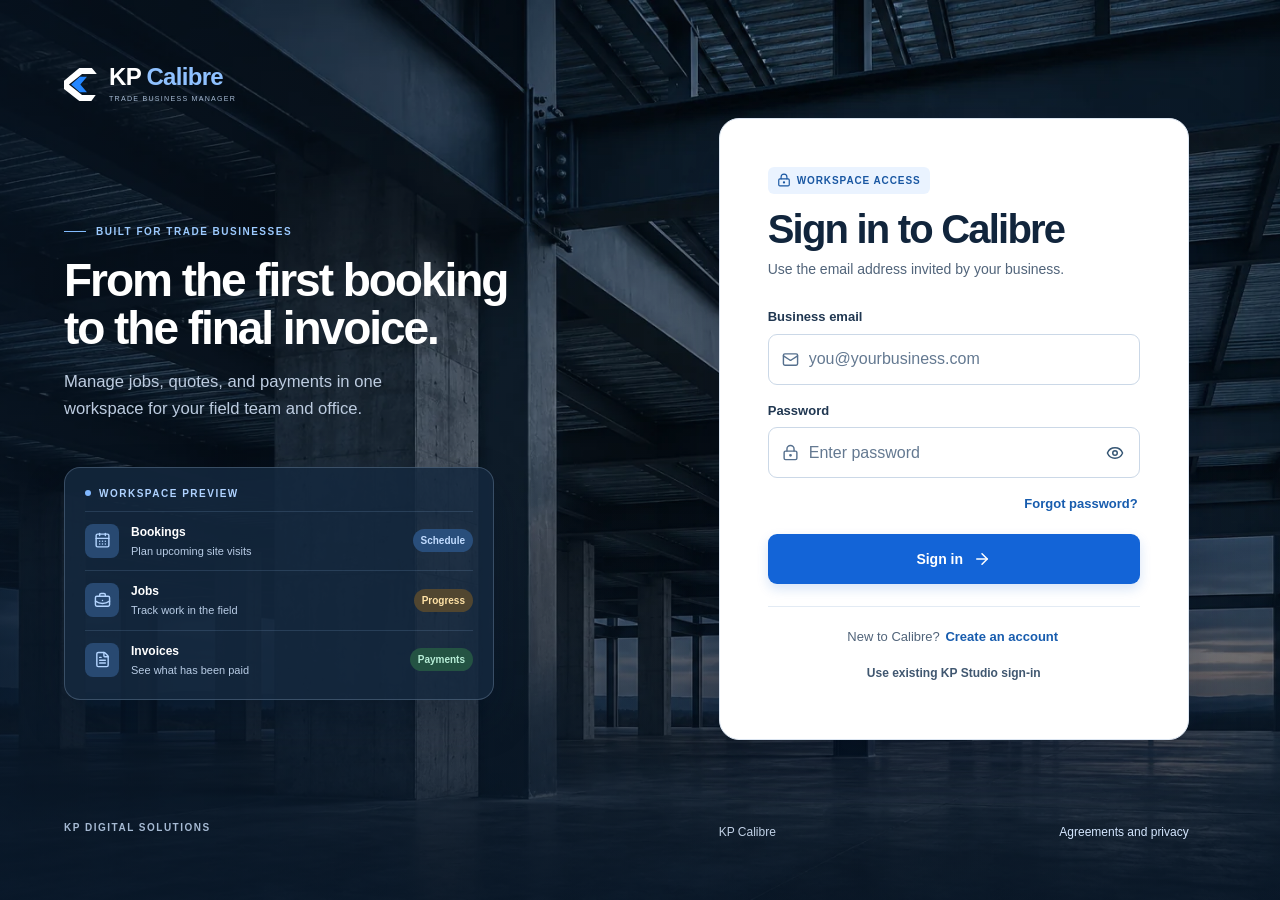
==== commit 3c082c42: "Publish Calibre architectural sign-in wallpaper" ====
--- a/index.html
+++ b/index.html
@@ -1,3 +1,3 @@
-<!doctype html><html lang="en"><head><meta charset="UTF-8"/><meta name="viewport" content="width=device-width,initial-scale=1.0"/><meta name="description" content="KP Calibre — bookings, quotations, jobs, expenses and team attendance."/><base href="/"/><script>window.__CALIBRE_BASE__=location.hostname==='kpdigitalstudio.github.io'?'/kp-calibre-web':'';document.querySelector('base').href=window.__CALIBRE_BASE__+'/';</script><link rel="icon" href="./favicon.svg"/><title>KP Calibre | Trade business management</title>  <script type="module" crossorigin src="./assets/index-Dvqg7ub8.js"></script>
-  <link rel="stylesheet" crossorigin href="./assets/index-B8viec1U.css">
+<!doctype html><html lang="en"><head><meta charset="UTF-8"/><meta name="viewport" content="width=device-width,initial-scale=1.0"/><meta name="description" content="KP Calibre — bookings, quotations, jobs, expenses and team attendance."/><base href="/"/><script>window.__CALIBRE_BASE__=location.hostname==='kpdigitalstudio.github.io'?'/kp-calibre-web':'';document.querySelector('base').href=window.__CALIBRE_BASE__+'/';</script><link rel="icon" href="./favicon.svg"/><title>KP Calibre | Trade business management</title>  <script type="module" crossorigin src="./assets/index-CGbWu23Q.js"></script>
+  <link rel="stylesheet" crossorigin href="./assets/index-BjzZZ4uB.css">
 </head><body><div id="root"></div></body></html>
--- a/assets/index-BjzZZ4uB.css
+++ b/assets/index-BjzZZ4uB.css
@@ -0,0 +1 @@
+.cal-auth{--auth-navy:#11253c;--auth-muted:#51647a;--auth-blue:#1364d7;min-height:100svh;color:var(--auth-navy);background:linear-gradient(90deg,#09192c99,#09192c26 65%,#09192c47),linear-gradient(#0000 52%,#071525c4),#0a2038 url(./calibre-steelwork-Vjkuj9zU.webp) 50%/cover no-repeat;grid-template-columns:minmax(0,1fr) minmax(0,1.04fr);display:grid}.cal-auth-brand{color:#fff;flex-direction:column;justify-content:space-between;align-items:flex-start;gap:36px;min-width:0;padding:clamp(34px,5vw,76px);display:flex}.cal-auth-brand .brand{color:#fff}.cal-auth-brand .brand b{color:#8fc1ff}.cal-auth-brand .brand small{color:#a6bad3}.cal-auth-story{width:100%;max-width:495px}.cal-auth-kicker,.cal-auth-brand-footer,.cal-auth-preview-top{letter-spacing:.15em;font-size:10px;font-weight:700}.cal-auth-kicker{color:#9ccaff;align-items:center;gap:10px;display:flex}.cal-auth-kicker:before{content:"";background:#83bcff;width:22px;height:1px}.cal-auth-story h2{letter-spacing:-.045em;margin:16px 0 15px;font-size:clamp(32px,3.6vw,52px);font-weight:700;line-height:1.05}.cal-auth-story>p:not(.cal-auth-kicker){color:#bdcce0;max-width:41ch;font-size:clamp(14px,1.3vw,17px)}.cal-auth-brand-footer{color:#a6bad3}.cal-auth-preview{background:#14283edb;border:1px solid #a3bddb45;border-radius:16px;max-width:430px;margin-top:clamp(24px,4vw,44px);padding:18px 20px 10px;box-shadow:0 20px 40px #04132554}.cal-auth-preview-top{color:#afd2ff;align-items:center;gap:8px;margin-bottom:10px;display:flex}.cal-auth-preview-top span{background:#81b8ff;border-radius:50%;width:6px;height:6px}.cal-auth-preview-row{border-top:1px solid #a4c9ff24;align-items:center;gap:12px;padding:11px 0;display:flex}.cal-auth-preview-icon{color:#b4d5ff;background:#284971;border-radius:8px;flex:0 0 34px;place-items:center;width:34px;height:34px;display:grid}.cal-auth-preview-copy{flex-direction:column;flex:1;gap:2px;min-width:0;font-size:12px;display:flex}.cal-auth-preview-copy span{color:#b8cce5;font-size:11px}.cal-auth-chip{white-space:nowrap;border-radius:20px;padding:4px 8px;font-size:10px;font-weight:650}.cal-auth-chip.blue{color:#c2dcff;background:#294e7b}.cal-auth-chip.amber{color:#ffe2a6;background:#514630}.cal-auth-chip.green{color:#b7eed7;background:#245343}.cal-auth-content{grid-template-rows:1fr auto;place-items:center;min-width:0;padding:clamp(24px,4.6vw,68px);display:grid}.cal-auth-card{background:#fff;border:1px solid #dbe5f1;border-radius:20px;width:min(100%,470px);padding:clamp(26px,3.9vw,48px);box-shadow:0 24px 56px #030e2459}.cal-auth-heading{margin-bottom:26px}.cal-auth-badge{color:#1957a2;letter-spacing:.09em;background:#eaf3ff;border-radius:6px;align-items:center;gap:6px;padding:6px 9px;font-size:10px;font-weight:750;display:inline-flex}.cal-auth-heading h1{letter-spacing:-.045em;margin:13px 0 7px;font-size:clamp(29px,3.2vw,40px);font-weight:740;line-height:1.1}.cal-auth-heading p,.cal-auth-card>p{color:var(--auth-muted);font-size:14px}.cal-auth-form{gap:16px;display:grid}.cal-auth-field{gap:7px;display:grid}.cal-auth-field label{color:#203751;font-size:13px;font-weight:700}.cal-auth-input{color:#56708e;background:#fff;border:1px solid #cbd8e7;border-radius:9px;align-items:center;gap:10px;padding-left:13px;display:flex}.cal-auth-input:focus-within{border-color:#4186e5;box-shadow:0 0 0 3px #1674eb25}.cal-auth-input>svg{flex:none}.cal-auth-input input{width:100%;min-height:49px;box-shadow:none;color:var(--auth-navy);background:0 0;border:0;border-radius:0;outline:none;padding:0 12px 0 0;font-size:16px}.cal-auth-input input::placeholder{color:#647991}.cal-auth-reveal{color:#365674;background:0 0;border-radius:6px;flex:0 0 42px;place-items:center;width:42px;height:42px;margin-right:3px;padding:0;display:grid}.cal-auth-reveal:hover{background:#ebf3ff}.cal-auth-primary{color:#fff;background:var(--auth-blue);border-radius:9px;justify-content:center;align-items:center;gap:10px;width:100%;min-height:50px;padding:10px 14px;font-weight:720;display:flex;box-shadow:0 5px 12px #1461d22b}.cal-auth-primary:hover{background:#0e55bd}.cal-auth-link{color:#175cae;text-align:left;background:0 0;align-items:center;min-height:36px;padding:0 2px;font-size:13px;font-weight:700;line-height:1.4;display:inline-flex}.cal-auth-link:hover,.cal-auth-footer a:hover{text-underline-offset:3px;text-decoration:underline}.cal-auth-forgot{justify-self:end;margin-top:-8px;margin-bottom:-4px}.cal-auth-back{justify-self:start;margin-top:8px}.cal-auth-notice{color:#254969;overflow-wrap:anywhere;background:#edf5ff;border:1px solid #d4e3f6;border-radius:8px;padding:10px 12px;font-size:13px}.cal-auth-alternatives{color:var(--auth-muted);text-align:center;border-top:1px solid #e3ebf4;justify-items:center;margin-top:22px;padding-top:12px;display:grid}.cal-auth-alternatives p{font-size:13px}.cal-auth-existing{color:#405770;font-size:12px}.cal-auth-hint{margin-top:12px}.cal-auth-footer{color:#c0d0e5;justify-content:space-between;gap:12px;width:min(100%,470px);padding-top:24px;font-size:12px;display:flex}.cal-auth-footer a{color:#d5e7ff}@media (width<=760px){.cal-auth{background-position:50%,50%,42%;display:block}.cal-auth-brand{padding:22px 25px}.cal-auth-story,.cal-auth-brand-footer{display:none}.cal-auth-content{padding:26px 17px 22px}.cal-auth-card{border-radius:16px;padding:26px 22px}.cal-auth-footer{padding:18px 3px 0}}@media (width>=761px) and (width<=980px){.cal-auth-brand{padding:34px 27px}.cal-auth-content{padding:25px}.cal-auth-card{padding:28px}.cal-auth-break{display:none}}@layer properties{@supports (((-webkit-hyphens:none)) and (not (margin-trim:inline))) or ((-moz-orient:inline) and (not (color:rgb(from red r g b)))){*,:before,:after,::backdrop{--tw-rotate-x:initial;--tw-rotate-y:initial;--tw-rotate-z:initial;--tw-skew-x:initial;--tw-skew-y:initial;--tw-blur:initial;--tw-brightness:initial;--tw-contrast:initial;--tw-grayscale:initial;--tw-hue-rotate:initial;--tw-invert:initial;--tw-opacity:initial;--tw-saturate:initial;--tw-sepia:initial;--tw-drop-shadow:initial;--tw-drop-shadow-color:initial;--tw-drop-shadow-alpha:100%;--tw-drop-shadow-size:initial}}}@layer theme{:root,:host{--font-sans:ui-sans-serif, system-ui, sans-serif, "Apple Color Emoji", "Segoe UI Emoji", "Segoe UI Symbol", "Noto Color Emoji";--font-mono:ui-monospace, SFMono-Regular, Menlo, Monaco, Consolas, "Liberation Mono", "Courier New", monospace;--spacing:.25rem;--default-font-family:var(--font-sans);--default-mono-font-family:var(--font-mono)}}@layer base{*,:after,:before,::backdrop{box-sizing:border-box;border:0 solid;margin:0;padding:0}::file-selector-button{box-sizing:border-box;border:0 solid;margin:0;padding:0}html,:host{-webkit-text-size-adjust:100%;tab-size:4;line-height:1.5;font-family:var(--default-font-family,ui-sans-serif, system-ui, sans-serif, "Apple Color Emoji", "Segoe UI Emoji", "Segoe UI Symbol", "Noto Color Emoji");font-feature-settings:var(--default-font-feature-settings,normal);font-variation-settings:var(--default-font-variation-settings,normal);-webkit-tap-highlight-color:transparent}hr{height:0;color:inherit;border-top-width:1px}abbr:where([title]){-webkit-text-decoration:underline dotted;text-decoration:underline dotted}h1,h2,h3,h4,h5,h6{font-size:inherit;font-weight:inherit}a{color:inherit;-webkit-text-decoration:inherit;-webkit-text-decoration:inherit;-webkit-text-decoration:inherit;-webkit-text-decoration:inherit;text-decoration:inherit}b,strong{font-weight:bolder}code,kbd,samp,pre{font-family:var(--default-mono-font-family,ui-monospace, SFMono-Regular, Menlo, Monaco, Consolas, "Liberation Mono", "Courier New", monospace);font-feature-settings:var(--default-mono-font-feature-settings,normal);font-variation-settings:var(--default-mono-font-variation-settings,normal);font-size:1em}small{font-size:80%}sub,sup{vertical-align:baseline;font-size:75%;line-height:0;position:relative}sub{bottom:-.25em}sup{top:-.5em}table{text-indent:0;border-color:inherit;border-collapse:collapse}:-moz-focusring{outline:auto}progress{vertical-align:baseline}summary{display:list-item}ol,ul,menu{list-style:none}img,svg,video,canvas,audio,iframe,embed,object{vertical-align:middle;display:block}img,video{max-width:100%;height:auto}button,input,select,optgroup,textarea{font:inherit;font-feature-settings:inherit;font-variation-settings:inherit;letter-spacing:inherit;color:inherit;opacity:1;background-color:#0000;border-radius:0}::file-selector-button{font:inherit;font-feature-settings:inherit;font-variation-settings:inherit;letter-spacing:inherit;color:inherit;opacity:1;background-color:#0000;border-radius:0}:where(select:is([multiple],[size])) optgroup{font-weight:bolder}:where(select:is([multiple],[size])) optgroup option{padding-inline-start:20px}::file-selector-button{margin-inline-end:4px}::placeholder{opacity:1}@supports (not ((-webkit-appearance:-apple-pay-button))) or (contain-intrinsic-size:1px){::placeholder{color:currentColor}@supports (color:color-mix(in lab, red, red)){::placeholder{color:color-mix(in oklab, currentcolor 50%, transparent)}}}textarea{resize:vertical}::-webkit-search-decoration{-webkit-appearance:none}::-webkit-date-and-time-value{min-height:1lh;text-align:inherit}::-webkit-datetime-edit{display:inline-flex}::-webkit-datetime-edit-fields-wrapper{padding:0}::-webkit-datetime-edit{padding-block:0}::-webkit-datetime-edit-year-field{padding-block:0}::-webkit-datetime-edit-month-field{padding-block:0}::-webkit-datetime-edit-day-field{padding-block:0}::-webkit-datetime-edit-hour-field{padding-block:0}::-webkit-datetime-edit-minute-field{padding-block:0}::-webkit-datetime-edit-second-field{padding-block:0}::-webkit-datetime-edit-millisecond-field{padding-block:0}::-webkit-datetime-edit-meridiem-field{padding-block:0}::-webkit-calendar-picker-indicator{line-height:1}:-moz-ui-invalid{box-shadow:none}button,input:where([type=button],[type=reset],[type=submit]){appearance:button}::file-selector-button{appearance:button}::-webkit-inner-spin-button{height:auto}::-webkit-outer-spin-button{height:auto}[hidden]:where(:not([hidden=until-found])){display:none!important}}@layer components;@layer utilities{.visible{visibility:visible}.sr-only{clip-path:inset(50%);white-space:nowrap;border-width:0;width:1px;height:1px;margin:-1px;padding:0;position:absolute;overflow:hidden}.fixed{position:fixed}.static{position:static}.start{inset-inline-start:var(--spacing)}.end{inset-inline-end:var(--spacing)}.block{display:block}.contents{display:contents}.flex{display:flex}.hidden{display:none}.table{display:table}.transform{transform:var(--tw-rotate-x,) var(--tw-rotate-y,) var(--tw-rotate-z,) var(--tw-skew-x,) var(--tw-skew-y,)}.resize{resize:both}.blur{--tw-blur:blur(8px);filter:var(--tw-blur,) var(--tw-brightness,) var(--tw-contrast,) var(--tw-grayscale,) var(--tw-hue-rotate,) var(--tw-invert,) var(--tw-saturate,) var(--tw-sepia,) var(--tw-drop-shadow,)}}:root{--navy:#0b243e;--blue:#1674eb;--ink:#182c42;--muted:#758397;--line:#e7edf3;--bg:#f5f7fa;--green:#16835d;--amber:#b97b1b}*{box-sizing:border-box}body{color:var(--ink);background:var(--bg);-webkit-font-smoothing:antialiased;margin:0;font-family:Inter,Segoe UI,Arial,sans-serif;font-size:14px}button,input,select,textarea{font:inherit}button,a,input,select,textarea{-webkit-tap-highlight-color:transparent}button{cursor:pointer}button:disabled{cursor:not-allowed;opacity:.5}button{border:0}a{color:inherit;text-decoration:none}input,select,textarea{min-width:0;color:var(--ink);background:#fff;border:1px solid #dce4ed;border-radius:8px;outline:none;max-width:100%;padding:10px 12px;transition:border .15s,box-shadow .15s}input:focus,select:focus,textarea:focus{border-color:#5497ef;box-shadow:0 0 0 3px #1674eb14}button:focus-visible,a:focus-visible,tr:focus-visible{outline-offset:3px;outline:3px solid #83b5f6}input[type=checkbox]{accent-color:var(--blue);cursor:pointer;width:17px;height:17px}input[type=time]{max-width:125px;padding:8px}textarea{resize:vertical}h1,h2,h3,p{margin:0}h1{letter-spacing:-1.1px;font-size:30px;font-weight:650;line-height:1.22}h2{letter-spacing:-.4px;font-size:17px;font-weight:650}h3{font-size:14px;font-weight:650}p{line-height:1.65}small{font-size:12px}.brand{color:var(--navy);white-space:nowrap;align-items:center;gap:10px;display:inline-flex}.brand>span{letter-spacing:-.7px;font-size:24px;font-weight:600;line-height:1.1}.brand b{color:#197aef;font-weight:750}.brand small{letter-spacing:1.25px;color:#8196ad;margin-top:6px;font-size:7.1px;font-weight:500;display:block}.sidebar{background:var(--navy);color:#b1c0d1;z-index:40;flex-direction:column;width:244px;display:flex;position:fixed;inset:0 auto 0 0}.side-brand{padding:30px 24px 25px}.side-brand .brand,.side-brand .brand b{color:#fff}.workspace-picker{background:#ffffff05;border:1px solid #ffffff1c;border-radius:9px;align-items:center;gap:10px;margin:0 17px 27px;padding:11px;display:flex;position:relative}.workspace-picker select{opacity:0;cursor:pointer;width:100%;position:absolute;inset:0}.workspace-picker>div{flex:1;min-width:0}.workspace-picker strong{color:#fff;text-overflow:ellipsis;white-space:nowrap;max-width:133px;font-size:12px;display:block;overflow:hidden}.workspace-picker small{color:#93a8bf;margin-top:4px;font-size:10px;display:block}.workspace-initial{color:#bad9ff;background:#284767;border-radius:7px;flex-shrink:0;place-items:center;width:30px;height:30px;font-size:13px;font-weight:700;display:grid}.nav-label{letter-spacing:1.6px;color:#6f88a2;margin-bottom:12px;padding:0 28px;font-size:9px;font-weight:600;display:block}.nav-label.second{margin-bottom:12px;padding:20px 10px 0}.sidebar nav{scrollbar-width:thin;padding:0 17px;overflow:auto}.sidebar nav>button{text-align:left;color:#9eb1c5;background:0 0;border-radius:7px;align-items:center;gap:13px;width:100%;margin-bottom:3px;padding:11px 13px;font-size:12px;font-weight:500;transition:background .15s,color .15s;display:flex}.sidebar nav>button:hover{color:#fff;background:#ffffff09}.sidebar nav>button.active{color:#fff;background:#1674eb;box-shadow:0 5px 15px #00000012}.nav-count{color:#c7deff;background:#fff2;border-radius:4px;margin-left:auto;padding:2px 6px;font-size:10px}.sidebar-bottom{margin-top:auto;padding:20px 17px 0}.pilot-card{background:linear-gradient(130deg,#123452,#0e2c47);border:1px solid #ffffff13;border-radius:9px;padding:15px 13px}.pilot-card>span{color:#6db2ff;letter-spacing:1.5px;align-items:center;gap:7px;font-size:8px;font-weight:650;display:flex}.pilot-card strong{color:#dbe8f4;margin:12px 0 6px;font-size:12px;display:block}.pilot-card p{color:#8fa8c0;font-size:10px;line-height:1.7}.pilot-card button{color:#81b6f7;background:0 0;justify-content:space-between;align-items:center;width:100%;margin-top:12px;padding:0;font-size:10px;display:flex}.side-profile{align-items:center;gap:10px;padding:22px 6px;display:flex}.avatar{color:#dceeff;background:#34506d;border-radius:50%;flex-shrink:0;place-items:center;width:33px;height:33px;font-size:12px;font-weight:600;display:grid}.avatar.pale{color:#47607d;background:#e7edf4;width:32px;height:32px}.side-profile>div{flex:1;overflow:hidden}.side-profile strong{color:#d9e4f0;font-size:11px;display:block}.side-profile small{color:#7c95ad;margin-top:4px;font-size:9px;display:block}.side-profile a{color:#7d96af}.main-shell{min-height:100vh;margin-left:244px}.topbar{border-bottom:1px solid var(--line);background:#fff;justify-content:space-between;align-items:center;gap:20px;height:76px;padding:0 35px;display:flex}.breadcrumb{white-space:nowrap;color:#8a96a5;align-items:center;gap:12px;font-size:11px;display:flex}.breadcrumb strong{color:#3b5068;font-weight:500}.topbar-right{align-items:center;gap:21px;display:flex}.search{color:#94a0af;align-items:center;gap:9px;display:flex}.search input{box-shadow:none;background:0 0;border:none;border-radius:0;width:100%;padding:0;font-size:11px}.global-search{width:235px}.search input::placeholder{color:#99a4b2}.search kbd{border:1px solid var(--line);border-radius:4px;padding:2px 5px;font-size:15px;line-height:1}.environment{color:#6d7c8d;white-space:nowrap;align-items:center;gap:6px;font-size:10px;display:flex}.environment i,.tiny-dot{background:#31a67f;border-radius:50%;width:5px;height:5px;display:inline-block}.environment.sample i{background:#bc8a30}.workspace-content{max-width:1600px;margin:auto;padding:34px 35px 20px}.page-intro{justify-content:space-between;align-items:center;gap:20px;margin-bottom:29px;display:flex}.eyebrow{letter-spacing:1.7px;color:#8290a1;margin-bottom:11px;font-size:9px;font-weight:650}.page-intro p{color:#8390a1;margin-top:9px;font-size:11px}.intro-actions{white-space:nowrap;align-items:center;gap:18px;display:flex}.date-label{color:#7c8b9e;align-items:center;gap:8px;font-size:10px;display:flex}.btn{color:#41556c;white-space:nowrap;background:#fff;border:1px solid #dfe6ee;border-radius:7px;justify-content:center;align-items:center;gap:8px;min-height:37px;padding:9px 13px;font-size:11px;font-weight:600;transition:background .15s;display:inline-flex}.btn:hover{background:#f3f7fb}.btn.primary{background:var(--blue);border-color:var(--blue);color:#fff;box-shadow:0 3px 6px #1674eb12}.btn.primary:hover{background:#1265d1}.btn.whatsapp{color:#13875e;border-color:#d6e9e0}.btn.full{width:100%}.text-btn{color:#297bda;background:0 0;align-items:center;gap:6px;padding:4px 0;font-size:10px;font-weight:600;display:inline-flex}.icon-btn{color:#8b99aa;background:0 0;border-radius:6px;flex-shrink:0;justify-content:center;align-items:center;padding:5px;display:inline-flex}.icon-btn:hover{color:#355574;background:#edf2f7}.create-wrap{position:relative}.dropdown{z-index:20;border:1px solid var(--line);background:#fff;border-radius:8px;min-width:175px;padding:6px;position:absolute;top:43px;right:0;box-shadow:0 10px 30px #102a4517}.dropdown button{text-align:left;background:0 0;border-radius:5px;align-items:center;gap:9px;width:100%;padding:10px;font-size:12px;display:flex}.dropdown button:hover{background:#eef5fd}.metric-grid{grid-template-columns:repeat(4,1fr);gap:17px;margin-bottom:23px;display:grid}.metric{border:1px solid var(--line);background:#fff;border-radius:11px;padding:20px}.metric>div{justify-content:space-between;align-items:center;gap:5px;display:flex}.metric>div>span:first-child{color:#758498;font-size:11px;font-weight:500}.metric-icon{border-radius:8px;place-items:center;width:32px;height:32px;display:grid}.blue{color:#287adf;background:#eaf3ff}.green{color:#16845f;background:#e9f6ef}.amber{color:#b37a1e;background:#fff5e5}.purple{color:#8763ca;background:#f2edfc}.metric>strong{letter-spacing:-.9px;white-space:nowrap;margin:13px 0 12px;font-size:24px;font-weight:650;display:block}.metric>small{color:#92a0af;font-size:9px}.panel{border:1px solid var(--line);background:#fff;border-radius:11px;overflow:hidden}.panel-head{justify-content:space-between;align-items:center;gap:15px;padding:22px 22px 19px;display:flex}.panel-head h2{letter-spacing:-.25px;font-size:14px}.panel-head p{color:#93a0af;margin-top:6px;font-size:10px}.subtle-pill{color:#8c99a9;white-space:nowrap;background:#fcfdfe;border:1px solid #e9edf2;border-radius:5px;padding:5px 7px;font-size:9px}.overview-columns{grid-template-columns:1.46fr 1fr;gap:21px;margin-bottom:22px;display:grid}.work-row{text-align:left;background:0 0;border-top:1px solid #f0f3f7;align-items:center;gap:13px;width:100%;padding:19px 22px;display:flex}.work-row:hover{background:#fbfcfe}.job-symbol{color:#4c8ddc;background:#edf4fe;border-radius:8px;flex-shrink:0;place-items:center;width:35px;height:35px;display:grid}.color-1{color:#9874c8;background:#f2edfc}.color-2{color:#59a68a;background:#eaf7f2}.work-description{flex:1;min-width:0}.work-description strong{text-overflow:ellipsis;font-size:11px;font-weight:600;line-height:1.5;display:block;overflow:hidden}.work-description small{color:#94a1b0;margin-top:5px;font-size:9px;display:block}.status{white-space:nowrap;border-radius:5px;align-items:center;gap:5px;padding:5px 7px;font-size:9px;font-weight:500;display:inline-flex}.status i{background:currentColor;border-radius:50%;width:4px;height:4px}.status.gray{color:#8592a3;background:#f0f3f7}.status.red{color:#be6363;background:#faeeee}.panel-foot{color:#9aa7b6;background:#fcfdff;border-top:1px solid #eef2f7;padding:14px 22px;font-size:9px}.panel-foot span{align-items:center;gap:7px;display:flex}.panel-foot .tiny-dot{display:inline-block}.chart{gap:14px;height:206px;margin:0 22px;padding-top:15px;display:flex;position:relative}.chart-scale{color:#a3afbd;flex-direction:column;justify-content:space-between;width:29px;padding-bottom:29px;font-size:8px;display:flex}.bars{background:repeating-linear-gradient(0deg,#0000 0 74px,#edf1f6 75px 76px);justify-content:space-between;align-items:flex-end;gap:17px;width:100%;height:100%;padding:0 5px 29px;display:flex;position:relative}.bar-column{flex-direction:column;justify-content:flex-end;align-items:center;width:100%;max-width:40px;height:100%;display:flex;position:relative}.bar{background:#dfeafe;border-radius:5px 5px 0 0;width:100%;min-height:2px;max-height:148px;position:relative}.bar.current{background:#3085f0}.bar span{white-space:nowrap;color:#455b72;font-size:8px;display:none;position:absolute;top:-25px;left:50%;transform:translate(-50%)}.bar:hover span{display:block}.bar-column label{color:#98a6b5;font-size:8px;position:absolute;bottom:-22px}.chart-footer{color:#94a0af;border-top:1px solid #f0f3f7;align-items:center;gap:6px;margin:0 22px;padding:15px 0;font-size:9px;display:flex}.chart-footer strong{color:#4c637b;margin-left:auto;font-size:10px;font-weight:600}.legend-dot{background:#3085f0;border-radius:2px;width:6px;height:6px;display:inline-block}.attention-row{text-align:left;background:0 0;border-top:1px solid #f0f3f7;align-items:center;gap:11px;width:100%;padding:12px 22px;display:flex}.attention-icon{border-radius:7px;flex-shrink:0;place-items:center;width:31px;height:31px;display:grid}.attention-row strong{flex:1;font-size:10px;font-weight:500}.attention-count{color:#7f8da0;background:#f3f6fa;border-radius:4px;padding:4px 7px;font-size:10px}.attention-row>svg{color:#a6b2c0}.shortcut-grid{grid-template-columns:1fr 1fr;gap:10px;padding:0 20px 20px;display:grid}.shortcut-grid button{text-align:left;background:#fff;border:1px solid #e9eef4;border-radius:8px;padding:15px;position:relative}.shortcut-grid button:hover{background:#f7fbff;border-color:#bcd7f8}.shortcut-grid button>svg:first-child{color:#6893c5;margin-bottom:11px}.shortcut-grid strong{margin-bottom:5px;font-size:10px;font-weight:600;display:block}.shortcut-grid span{color:#99a5b3;font-size:9px;display:block}.shortcut-grid button>svg:last-child{color:#bcc9d7;position:absolute;top:14px;right:12px}.workspace-footer{color:#b1bcc9;border-top:1px solid #e9eef4;justify-content:space-between;align-items:center;gap:15px;margin-top:33px;padding:20px 0 3px;font-size:9px;display:flex}.workspace-footer>span{align-items:center;gap:7px;display:flex}.workspace-footer>span:first-child{color:#8d9aab;font-weight:600}.workspace-footer>span>span{color:#b1bcc9;font-weight:400}.sample-banner{color:#6f89a8;background:#eef4fc;border:1px solid #dce7f5;border-radius:8px;justify-content:space-between;align-items:center;gap:15px;margin:-7px 0 22px;padding:12px 15px;font-size:10px;display:flex}.sample-banner>span{align-items:center;gap:7px;display:flex}.sample-banner strong{color:#466a96;font-weight:600}.sample-banner button{color:#2a77d6;white-space:nowrap;background:0 0;align-items:center;gap:5px;font-size:10px;font-weight:600;display:flex}.getting-started{background:#f2f7fe;border:1px dashed #bcd2ea;border-radius:10px;align-items:center;gap:18px;padding:23px;display:flex}.getting-started>div{flex:1}.getting-started h3{font-size:13px}.getting-started p{color:#8a9cb1;margin-top:6px;font-size:11px}.round-icon{color:#6692c4;background:#e6effa;border-radius:12px;place-items:center;width:50px;height:50px;display:grid}.list-toolbar{border-bottom:1px solid var(--line);justify-content:space-between;align-items:center;gap:20px;padding:17px 21px;display:flex}.tabs{flex-wrap:wrap;align-items:center;gap:5px;display:flex}.tabs button{color:#93a0af;background:0 0;border-radius:6px;padding:8px 11px;font-size:10px}.tabs button.active{color:#2578dc;background:#edf4fe;font-weight:600}.tabs span{background:#dfebfb;border-radius:4px;margin-left:6px;padding:1px 5px;font-size:9px;display:inline-block}.small-search{width:175px}.small-search input{font-size:10px}.table-wrap{overflow:auto}table{border-collapse:collapse;text-align:left;white-space:nowrap;width:100%}th{color:#99a5b3;background:#fcfdff;border-bottom:1px solid #edf1f6;padding:12px 20px;font-size:9px;font-weight:500}td{color:#718299;border-bottom:1px solid #f0f3f7;padding:18px 20px;font-size:11px}td strong{color:#354c65;font-size:11px;font-weight:550}td small{color:#98a5b5;margin-top:6px;font-size:9px;display:block}td.numeric,th.numeric{text-align:right}tbody tr{cursor:pointer;transition:background .12s}tbody tr:hover{background:#fbfdff}tbody tr:last-child td{border-bottom:none}.empty{text-align:center;padding:41px 25px}.empty-icon{color:#8cadd5;background:#f0f5fc;border-radius:15px;place-items:center;width:57px;height:57px;margin:0 auto 17px;display:grid}.empty h3{font-size:14px}.empty p{color:#98a4b3;max-width:320px;margin:9px auto 18px;font-size:11px}.empty .btn{font-size:10px}.simple-empty{text-align:center;color:#a2adbc;padding:35px;font-size:12px}.muted{color:#99a5b4;font-size:11px}.notice{color:#6483a5;background:#edf5fe;border:1px solid #d9e9fb;border-radius:8px;align-items:flex-start;gap:10px;margin-bottom:18px;padding:13px 15px;font-size:11px;line-height:1.65;display:flex}.notice>svg{flex-shrink:0;margin-top:1px}.notice>span{flex:1}.notice.error{color:#ab5151;background:#fff1f1;border-color:#f5dada}.notice .icon-btn{padding:0}.inline-notice{margin:0 22px 12px}.capture-strip{background:linear-gradient(100deg,#edf5ff,#f7faff);border:1px solid #deebfa;border-radius:10px;align-items:center;gap:18px;margin-bottom:23px;padding:22px 24px;display:flex}.capture-icon{color:#4389de;background:#e0edfd;border-radius:11px;flex-shrink:0;place-items:center;width:46px;height:46px;display:grid}.capture-strip>div{flex:1}.capture-strip h3{font-size:14px}.capture-strip p{color:#8b9eb5;margin-top:5px;font-size:11px}.mini-metrics{border:1px solid var(--line);background:#fff;border-radius:10px;gap:0;margin-bottom:23px;display:flex}.mini-metrics>span{color:#99a4b2;border-right:1px solid var(--line);flex:1;padding:20px 24px;font-size:10px}.mini-metrics>span:last-child{border-right:0}.mini-metrics strong{color:#3c536b;letter-spacing:-.5px;margin-top:10px;font-size:20px;font-weight:650;display:block}.footnote{color:#93a0b1;margin-top:16px;font-size:11px;line-height:1.7}.calendar-tools{justify-content:space-between;align-items:center;gap:15px;margin:0 0 18px;display:flex}.segmented{border:1px solid var(--line);background:#fff;border-radius:7px;gap:3px;padding:3px;display:flex}.segmented button{color:#8e9cad;background:0 0;border-radius:5px;padding:7px 13px;font-size:10px}.segmented button.active{color:#3b7dce;background:#eef4fd}.calendar-nav{align-items:center;gap:15px;font-size:11px;display:flex}.calendar-nav strong{font-weight:500}.calendar-grid{grid-template-columns:repeat(7,1fr);min-height:300px;display:grid}.calendar-day{border-right:1px solid var(--line);min-width:0}.calendar-day:last-child{border:0}.day-heading{text-align:center;border-bottom:1px solid var(--line);color:#96a3b3;padding:16px 4px}.day-heading span{text-transform:uppercase;letter-spacing:.6px;font-size:9px;display:block}.day-heading b{place-items:center;width:30px;height:30px;margin:5px auto 0;font-size:18px;font-weight:500;display:grid}.today .day-heading b{background:var(--blue);color:#fff;border-radius:50%}.day-events{min-height:215px;padding:8px}.calendar-event{text-align:left;border-left:2px solid;border-radius:5px;width:100%;margin-bottom:8px;padding:9px 8px}.calendar-event span{margin-bottom:6px;font-size:8px;display:block}.calendar-event strong{white-space:normal;font-size:9px;font-weight:600;line-height:1.5;display:block}.calendar-event small{opacity:.8;margin-top:7px;font-size:8px;display:block}.add-slot{color:#a2b9d3;background:0 0;border:1px dashed #e5edf7;border-radius:5px;place-items:center;width:100%;padding:8px;display:grid}.add-slot:hover{background:#f3f8ff}.requests-panel{margin-top:23px}.attendance-tools{align-items:flex-end;gap:15px;margin:20px 0;display:flex}.attendance-tools .field{flex:1;max-width:230px;margin:0}.break-input{width:75px!important}.status-button{background:0 0;padding:0}.category-row{color:#8899ad;border-top:1px solid #f2f5f8;align-items:center;gap:15px;padding:12px 22px;font-size:10px;display:flex}.category-row>span{width:85px}.category-row>div{background:#f0f4fa;border-radius:4px;flex:1;height:5px;overflow:hidden}.category-row i{background:#69a1e9;border-radius:4px;height:100%;display:block}.category-row>strong{color:#5d7692;text-align:right;min-width:85px;font-size:10px;font-weight:500}.settings-tabs{gap:13px;margin-bottom:22px}.settings-tabs button{padding:10px 14px}.settings-panel{max-width:850px}.form-grid{grid-template-columns:1fr 1fr;gap:16px;display:grid}.field{color:#708096;flex-direction:column;gap:8px;margin-bottom:16px;font-size:11px;display:flex}.form-grid .field{margin-bottom:0}.field>span{font-weight:500}.field input,.field textarea,.field select{width:100%;min-height:40px;font-size:12px}.field.wide{grid-column:1/-1}.form-body{padding:23px}.form-body>.form-grid{margin-bottom:19px}.form-actions{border-top:1px solid var(--line);justify-content:space-between;gap:15px;margin-top:20px;padding-top:20px;display:flex}.plan-grid{grid-template-columns:repeat(3,1fr);gap:20px;display:grid}.plan{padding:25px;position:relative}.plan.featured{border-color:#95bff5}.plan .eyebrow{color:#7c9bc0;margin:0 0 17px;font-size:8px}.plan h2{font-size:19px}.plan-price{letter-spacing:-1px;color:#203a57;margin-top:25px;font-size:32px;font-weight:650}.plan-price small{color:#99a7b8;letter-spacing:0;margin-top:7px;margin-left:9px;font-size:10px;font-weight:400;display:block}.plan>p{color:#92a0b1;margin-top:19px;font-size:11px}.plan ul{border-top:1px solid var(--line);min-height:160px;margin:20px 0;padding:20px 0;list-style:none}.plan li{color:#71849a;align-items:center;gap:9px;margin-bottom:13px;font-size:11px;display:flex}.plan li svg{color:#659cdd;flex-shrink:0}.audit-row{border-top:1px solid #f1f4f8;align-items:center;gap:13px;padding:16px 22px;display:flex}.audit-icon{color:#82a1c7;background:#f0f5fc;border-radius:50%;place-items:center;width:30px;height:30px;display:grid}.audit-row>div{flex:1;min-width:0}.audit-row strong{font-size:11px;font-weight:500}.audit-row small{color:#9aa8b9;overflow-wrap:anywhere;margin-top:4px;font-size:9px;display:block}.audit-row time{color:#a1adbc;white-space:nowrap;font-size:10px}.release-panel{max-width:850px;padding:28px}.release-panel h3{margin:25px 0 10px;font-size:14px}.release-panel p{color:#8a9bb0;margin-top:10px;font-size:12px}.release-panel .btn{margin-top:25px}.modal-backdrop{z-index:100;-webkit-backdrop-filter:blur(3px);backdrop-filter:blur(3px);background:#081e3766;justify-content:center;align-items:center;padding:26px;display:flex;position:fixed;inset:0;overflow:auto}.modal{background:#fff;border-radius:14px;width:min(520px,100%);max-height:calc(100dvh - 52px);animation:.18s ease-out modal-in;overflow:auto;box-shadow:0 25px 90px #071d3633}.wide-modal{width:min(790px,100%)}.modal-heading{border-bottom:1px solid var(--line);z-index:2;background:#fff;justify-content:space-between;align-items:center;gap:15px;padding:22px 24px 19px;display:flex;position:sticky;top:0}.modal-heading h2{font-size:18px}.modal-heading p{color:#9aa6b6;margin-top:6px;font-size:11px}.modal-footer{border-top:1px solid var(--line);background:#fcfdff;justify-content:flex-end;align-items:center;gap:10px;padding:18px 24px;display:flex;position:sticky;bottom:0}.form-body .notice{font-size:11px}.receipt-capture{background:#f6faff;border:1px dashed #a9caee;border-radius:9px;flex-wrap:wrap;align-items:center;gap:12px;margin-bottom:20px;padding:18px;display:flex}.receipt-capture>div{flex:1;min-width:150px}.receipt-capture strong{overflow-wrap:anywhere;font-size:12px;font-weight:550}.receipt-capture p{color:#91a3b9;margin-top:5px;font-size:10px}.sr-only{clip:rect(0,0,0,0)!important;white-space:nowrap!important;border-width:0!important;width:1px!important;height:1px!important;margin:-1px!important;padding:0!important;position:absolute!important;overflow:hidden!important}.line-items-heading{justify-content:space-between;align-items:center;gap:15px;margin-top:25px;margin-bottom:15px;display:flex}.line-items-heading h3{font-size:13px}.line-items-heading select{max-width:220px;font-size:10px}.line-labels,.line-row{grid-template-columns:minmax(0,1fr) 65px 130px 29px;align-items:center;gap:10px;display:grid}.line-labels{color:#9ca8b7;padding-bottom:9px;font-size:9px}.line-row{margin-bottom:9px}.line-row input{width:100%;padding:9px;font-size:11px}.line-row .icon-btn{padding:4px}.add-line{margin:5px 0 22px;font-size:11px}.totals-inputs{border-top:1px solid var(--line);padding-top:18px}.draft-total{color:#7291b4;background:#f4f8fe;border-radius:7px;justify-content:space-between;align-items:center;margin:20px 0;padding:16px;font-size:12px;display:flex}.draft-total strong{color:#2c6ab5;font-size:20px}.ocr-text{color:#92a2b5;background:#f7f9fc;border-radius:8px;padding:14px;font-size:10px}.ocr-text pre{white-space:pre-wrap;margin-top:15px;font-size:11px;line-height:1.7}.balance-strip{color:#8398b1;background:#f3f7fd;border-radius:8px;justify-content:space-between;gap:20px;margin-bottom:23px;padding:16px;font-size:11px;display:flex}.balance-strip strong{color:#3f6eaa;font-size:15px}.detail-body{padding:24px}.detail-title{justify-content:space-between;align-items:flex-start;gap:20px;display:flex}.detail-title h2{font-size:21px;line-height:1.4}.detail-title p{color:#93a1b4;margin-top:7px;font-size:12px}.detail-actions{flex-wrap:wrap;gap:8px;margin:22px 0;display:flex}.detail-actions .btn{min-height:34px;padding:8px 10px;font-size:10px}.detail-grid{background:#f8fafd;border:1px solid #edf2f7;border-radius:9px;grid-template-columns:1fr 1fr;gap:22px 30px;margin:25px 0;padding:22px;display:grid}.detail-grid span{color:#9aa9ba;margin-bottom:7px;font-size:10px;display:block}.detail-grid strong{color:#506a87;overflow-wrap:anywhere;font-size:12px;font-weight:500}.detail-notes{border-top:1px solid var(--line);margin-top:22px;padding-top:20px}.detail-notes h3{margin-bottom:12px}.detail-notes p{color:#899bb0;white-space:pre-wrap;font-size:12px}.document-top{justify-content:space-between;align-items:center;gap:20px;margin-bottom:30px;display:flex}.document-top .brand>span{font-size:23px}.document-top>div{text-align:right}.document-top h2{letter-spacing:2px;color:#46698f;font-size:17px}.document-top p{color:#99a8ba;margin-top:6px;font-size:11px}.print-document{color:#203b59;background:#fff;border:1px solid #e3eaf3;border-radius:8px;margin:25px 0;padding:30px}.document-parties{grid-template-columns:1fr 1fr;gap:25px;margin-bottom:30px;font-size:11px;display:grid}.document-parties>div:last-child{text-align:right}.document-parties strong{margin-bottom:7px;font-size:12px;font-weight:600;display:block}.document-parties p{color:#92a3b7;font-size:10px}.document-parties .eyebrow{margin-bottom:7px;font-size:8px;display:block}.print-document>h3{margin-bottom:15px;font-size:13px}.document-lines{white-space:normal;min-width:400px}.document-lines th{color:#6b89ac;background:#f0f5fb;padding:11px 10px;font-size:9px}.document-lines td{color:#7188a4;padding:14px 10px;font-size:10px}.document-lines td:first-child{width:50%}.document-totals{max-width:270px;margin:22px 0 20px auto}.document-totals>div{color:#8a9db6;justify-content:space-between;gap:25px;padding:7px 0;font-size:11px;display:flex}.document-totals strong{color:#3e628b;font-size:11px;font-weight:500}.document-totals .grand-total{border-top:1px solid var(--line);border-bottom:1px solid var(--line);margin:4px 0;padding:12px 0;font-size:13px;font-weight:600}.grand-total strong{color:#2066b9;font-size:14px}.document-terms{border-top:1px solid var(--line);color:#90a1b7;margin-top:24px;padding-top:18px;font-size:10px}.document-terms strong{color:#6483a6;font-size:10px}.document-terms p{white-space:pre-wrap;margin-top:9px}.document-approval{color:#3f9977;align-items:center;gap:8px;margin-top:15px;padding:13px 0;font-size:10px;display:flex}.document-credit{color:#b0bed0;text-align:center;margin-top:30px;font-size:8px;display:block}.sample-print{color:#ba8a43;margin-top:18px;font-size:10px}.detail-section-title{justify-content:space-between;align-items:center;gap:20px;margin:28px 0 15px;display:flex}.detail-section-title h3{font-size:13px}.ledger>div{border-top:1px solid var(--line);align-items:center;gap:12px;padding:15px 0;display:flex}.ledger-symbol{border-radius:7px;flex-shrink:0;place-items:center;width:32px;height:32px;display:grid}.ledger>div>div:not(.receipt-print){flex:1}.ledger strong{font-size:11px;font-weight:550}.ledger small{color:#9aabbd;margin-top:5px;font-size:9px;display:block}.receipt-print{display:none}.related-row{border-top:1px solid var(--line);text-align:left;background:0 0;align-items:center;gap:15px;width:100%;padding:14px 0;display:flex}.related-row>span:first-child{flex:1;min-width:0}.related-row strong{font-size:11px;display:block}.related-row small{color:#9cadc0;margin-top:5px;font-size:9px;display:block}.related-row>svg{color:#a6b6c7}.receipt-attachment{color:#7fa0c8;background:#f8fbff;border:1px solid #e2eaf5;border-radius:9px;align-items:center;gap:12px;margin:20px 0;padding:17px;display:flex}.receipt-attachment span{flex:1}.receipt-attachment strong{color:#5b7ba2;font-size:11px;display:block}.receipt-attachment small{color:#9dafc4;margin-top:6px;font-size:9px;display:block}.job-photos{flex-wrap:wrap;gap:12px;display:flex}.job-photos a{border:1px solid var(--line);border-radius:8px;width:150px;overflow:hidden}.job-photos img{object-fit:cover;width:100%;height:105px;display:block}.job-photos span{color:#9aabbd;overflow-wrap:anywhere;padding:8px;font-size:9px;display:block}.danger{color:#bc7474;margin-top:25px}.share-buttons{flex-wrap:wrap;gap:10px;display:flex}.toast{color:#fff;z-index:200;background:#122f4b;border-radius:10px;align-items:center;gap:10px;max-width:90vw;padding:15px 21px;font-size:12px;display:flex;position:fixed;bottom:25px;left:calc(50% + 90px);transform:translate(-50%);box-shadow:0 8px 30px #0b243e33}.toast>svg{color:#68d0ac;flex-shrink:0}.loading-screen{color:#8fa0b5;background:#f6f9fd;flex-direction:column;justify-content:center;align-items:center;gap:24px;min-height:100dvh;display:flex}.loading-screen>.brand{margin-bottom:15px}.loading-screen p{font-size:12px}.spin{animation:1s linear infinite spin}.onboarding{background:#fff;grid-template-columns:1fr 1fr;min-height:100dvh;display:grid}.onboard-art{background:radial-gradient(at 0 90%,#184971,#0b243e 65%);flex-direction:column;padding:55px;display:flex;position:relative;overflow:hidden}.onboard-art:after{content:"";pointer-events:none;border:1px solid #ffffff08;border-radius:50%;width:450px;height:450px;position:absolute;bottom:-100px;right:-200px;box-shadow:0 0 0 70px #ffffff03,0 0 0 140px #ffffff02}.onboard-art .brand,.onboard-art .brand b{color:#fff}.onboard-statement{z-index:1;margin:auto 0;padding:70px 0;position:relative}.onboard-statement .eyebrow{color:#6aaddd;font-size:9px}.onboard-statement h1{color:#f0f6fc;letter-spacing:-2.5px;margin:24px 0;font-size:59px;line-height:1.13}.onboard-statement p{color:#87a1bc;font-size:13px;line-height:1.9}.onboard-icons{color:#70a3d4;gap:18px;margin-top:40px;display:flex}.onboard-icons svg{box-sizing:content-box;background:#ffffff05;border:1px solid #ffffff0e;border-radius:12px;width:22px;height:22px;padding:15px}.onboard-art>small{color:#5f7f9d;font-size:10px}.onboard-form{max-width:600px;margin:auto;padding:70px}.onboard-form>.status{gap:6px;margin-bottom:25px;padding:7px 10px;font-size:10px}.onboard-form h2{letter-spacing:-1px;font-size:29px;line-height:1.3}.onboard-form>p{color:#8b9cb1;margin:15px 0 30px;font-size:12px}.onboard-form .field{margin-bottom:20px}.onboard-form .btn{min-height:43px;font-size:12px}.onboard-form>small{color:#a2afc0;text-align:center;margin-top:25px;font-size:10px;line-height:1.8;display:block}.or{color:#aeb9c8;align-items:center;gap:12px;margin:24px 0;font-size:10px;display:flex}.or span{background:#edf1f6;flex:1;height:1px}.search-results{border:1px solid var(--line);z-index:45;background:#fff;border-radius:10px;width:390px;max-height:500px;position:absolute;top:65px;right:100px;overflow:auto;box-shadow:0 20px 50px #0c294526}.search-results .panel-head{padding:15px;font-size:11px}.search-results>button{border-top:1px solid var(--line);text-align:left;background:0 0;align-items:center;gap:15px;width:100%;padding:14px 16px;display:flex}.search-results>button>span{flex:1}.search-results strong{font-size:11px;font-weight:500}.search-results small{color:#95a6ba;margin-top:5px;font-size:9px;display:block}.search-results>p{color:#9babbc;padding:20px;font-size:11px}.mobile-menu,.mobile-close{display:none}.guest-shell{max-width:820px;margin:45px auto;padding:25px}.guest-brand{justify-content:space-between;align-items:center;gap:15px;margin-bottom:30px;display:flex}.guest-card{padding:35px}.guest-card>h1{margin:20px 0 13px;font-size:28px}.guest-card>p{color:#8c9eb4;font-size:12px}.guest-card form{margin-top:25px}.guest-success{text-align:center;padding:40px 20px}.guest-success>svg{color:#209a73;margin:0 auto 20px}.guest-success p{color:#8fa2b8;margin:14px 0;font-size:13px}.guest-shell .print-document{margin:25px 0}.guest-footer{text-align:center;color:#a3b0c0;margin-top:25px;font-size:10px}.guest-shell .notice{margin:20px 0}.guest-doc-title{margin-top:25px}.guest-doc-lines{padding-top:25px}.guest-approval{margin-top:25px}.guest-approval .field{margin-top:20px}.check-label{color:#6b829e;align-items:center;gap:9px;font-size:12px;line-height:1.6;display:flex}.guest-card .status{float:right}.guest-card .form-grid{margin:25px 0}.guest-private-note{color:#9cacbf;margin-top:20px;font-size:10px}.guest-shell .error p{color:inherit}@keyframes spin{to{transform:rotate(360deg)}}@keyframes modal-in{0%{opacity:0;transform:translateY(8px)}to{opacity:1;transform:translateY(0)}}@media (width>=1450px){.workspace-content{padding-top:40px}.metric{padding:24px}.work-row{padding-top:22px;padding-bottom:22px}.chart{height:222px}.bar{max-height:165px}.attention-row{padding-top:16px;padding-bottom:16px}.shortcut-grid button{padding:19px}}@media (height<=850px) and (width>=951px){.side-brand{padding-top:24px;padding-bottom:21px}.workspace-picker{margin-bottom:19px}.sidebar nav>button{padding-top:9px;padding-bottom:9px}.nav-label.second{padding-top:15px}.pilot-card{display:none}.sidebar-bottom{padding-top:5px}.side-profile{padding-top:17px;padding-bottom:17px}}@media (width<=1200px){.sidebar{width:218px}.main-shell{margin-left:218px}.side-brand{padding-left:21px;padding-right:17px}.brand>span{font-size:22px}.brand small{letter-spacing:1.1px;font-size:6.5px}.workspace-content{padding:28px 25px 18px}.topbar{padding:0 25px}.date-label{display:none}.metric{padding:17px}.metric>strong{font-size:21px}.overview-columns{grid-template-columns:1.3fr 1fr}.work-row{padding:17px}.panel-head{padding:20px 17px}.work-description strong{font-size:10px}.work-description small{font-size:8px}.work-row .status{padding:4px;font-size:8px}.global-search{width:190px}.shortcut-grid{padding:0 17px 17px}.plan{padding:22px 18px}.plan-price{font-size:29px}.calendar-grid{grid-template-columns:repeat(7,minmax(115px,1fr));overflow-x:auto}.page-intro h1{font-size:27px}}@media (width<=1000px){.global-search{width:165px}.environment{display:none}.topbar-right{gap:15px}.metric-grid{grid-template-columns:repeat(2,1fr)}.overview-columns{grid-template-columns:1fr}.revenue-panel .chart{height:190px}.bar-column{max-width:52px}.bottom-columns{grid-template-columns:1fr 1fr}.work-row{padding:20px}.work-description strong{font-size:11px}.work-description small{font-size:10px}.work-row .status{font-size:9px}.attention-row{padding-left:16px;padding-right:16px}.attention-row strong{font-size:9px}.shortcut-grid{gap:8px}.shortcut-grid button{padding:12px}.shortcut-grid span{font-size:8px}.shortcut-grid strong{font-size:9px}.shortcut-grid button>svg:last-child{display:none}.plan-grid{grid-template-columns:1fr}.plan ul{min-height:auto}.plan-price small{display:inline-block}.workspace-footer>span:last-child{display:none}.onboard-art{padding:35px}.onboard-form{padding:45px}.onboard-statement h1{font-size:46px}.onboard-icons{gap:12px}.onboard-icons svg{padding:12px}.page-intro{align-items:flex-start}.page-intro .btn{gap:5px;padding:9px 11px;font-size:10px}.capture-strip{gap:12px;padding:19px}.capture-strip .capture-icon{display:none}.capture-strip h3{font-size:13px}.capture-strip p{font-size:10px}.sample-banner>span{line-height:1.8;display:block}.sample-banner>span>svg{display:none}.attendance-tools{flex-wrap:wrap}.attendance-tools .field{flex-basis:100%;max-width:none}.settings-tabs{gap:4px}.settings-tabs button{padding:9px 10px;font-size:9px}}@media (width<=760px){.sidebar{width:244px;transition:transform .2s;transform:translate(-100%)}.sidebar.open{transform:translate(0)}.main-shell{margin-left:0}.mobile-menu,.mobile-close{display:inline-flex}.side-brand{justify-content:space-between;align-items:center;display:flex}.mobile-close{color:#8ca2bb}.nav-scrim{z-index:35;background:#061c3470;position:fixed;inset:0}.topbar{height:65px;padding:0 18px}.breadcrumb{gap:8px;font-size:10px}.breadcrumb>span{display:none}.global-search{width:155px}.global-search input{font-size:10px}.global-search kbd{display:none}.topbar-right{gap:12px}.topbar-right>.icon-btn{display:none}.workspace-content{padding:27px 18px 16px}.page-intro{flex-wrap:wrap;gap:18px;margin-bottom:24px}.page-intro h1{font-size:27px}.page-intro p{margin-top:8px;font-size:11px;line-height:1.7}.eyebrow{font-size:8px}.intro-actions{margin-left:auto}.page-intro>.intro-actions .btn{min-height:37px;font-size:11px}.metric-grid{gap:11px;margin-bottom:18px}.metric{border-radius:9px;padding:16px}.metric>div>span:first-child{font-size:10px}.metric-icon{width:28px;height:28px}.metric-icon svg{width:16px}.metric>strong{letter-spacing:-.7px;margin-top:15px;margin-bottom:9px;font-size:22px}.metric>small{font-size:8px}.overview-columns,.bottom-columns{grid-template-columns:1fr;gap:18px;margin-bottom:18px}.work-row{gap:10px;padding:17px 16px}.work-description strong{white-space:normal;font-size:11px}.work-description small{font-size:9px}.work-row>.status{padding:4px 5px;font-size:8px}.work-row>svg{display:none}.job-symbol{width:32px;height:32px}.work-row .work-description{min-width:0}.panel-head{padding:19px 17px}.panel-head p{font-size:10px}.panel-head h2{font-size:14px}.attention-row{padding:14px 17px}.attention-row strong{font-size:11px}.shortcut-grid{gap:10px;padding:0 17px 17px}.shortcut-grid button{padding:17px}.shortcut-grid strong{font-size:11px}.shortcut-grid span{font-size:9px}.shortcut-grid button>svg:last-child{display:block}.sample-banner{align-items:flex-start;padding:11px 12px;font-size:9px}.sample-banner button{margin-top:4px;font-size:9px}.sample-banner strong{display:inline-block}.getting-started{flex-wrap:wrap;gap:12px;padding:17px}.getting-started .round-icon{display:none}.getting-started h3{font-size:13px}.getting-started .btn{width:100%;margin-top:4px}.workspace-footer{margin-top:26px;font-size:8px}.modal-backdrop{align-items:center;padding:12px}.modal{border-radius:11px;max-height:calc(100dvh - 24px)}.modal-heading{padding:19px 18px 16px}.modal-heading h2{font-size:17px}.form-body,.detail-body{padding:19px 18px}.modal-footer{padding:15px 18px}.form-grid{gap:15px 12px}.field{font-size:10px}.field input,.field select,.field textarea{padding:10px;font-size:12px}.line-labels,.line-row{grid-template-columns:minmax(0,1fr) 48px 85px 24px;gap:6px}.line-row input{padding:9px 7px;font-size:10px}.line-labels{font-size:8px}.line-items-heading{gap:10px}.line-items-heading h3{font-size:12px}.line-items-heading select{max-width:160px;font-size:9px}.draft-total strong{font-size:18px}.list-toolbar{flex-wrap:wrap;gap:13px;padding:13px 15px}.list-toolbar .tabs{gap:2px;max-width:100%}.tabs button{padding:7px 9px;font-size:9px}.small-search{width:100%;padding:8px 0}.list-toolbar .small-search{border-top:1px solid #f1f4f8;padding-top:15px}.mini-metrics>span{padding:15px 12px;font-size:9px}.mini-metrics strong{font-size:16px}.capture-strip{flex-wrap:wrap;padding:18px}.capture-strip>div{flex-basis:100%}.capture-strip p,.capture-strip .btn{font-size:11px}.calendar-tools{flex-wrap:wrap;gap:15px}.calendar-nav{gap:8px;margin-left:auto}.calendar-tools>.btn{font-size:10px}.calendar-grid{grid-template-columns:repeat(7,minmax(130px,1fr))}.attendance-tools{gap:10px}.attendance-tools .btn{flex:1;font-size:10px}.detail-title h2{font-size:18px}.detail-title>.status{font-size:8px}.detail-grid{gap:20px 15px;padding:17px}.detail-grid strong{font-size:11px}.print-document{padding:20px 16px}.document-top .brand svg{width:28px;height:28px}.document-top .brand>span{font-size:17px}.document-top .brand small{letter-spacing:.8px;font-size:5px}.document-top h2{letter-spacing:1px;font-size:11px}.document-top p{font-size:9px}.document-parties{gap:18px}.document-parties strong{font-size:10px}.document-parties p{font-size:9px}.document-lines{min-width:380px}.document-lines td,.document-lines th{padding:11px 8px;font-size:9px}.ledger>div{gap:8px}.ledger>div>strong,.ledger strong{font-size:10px}.ledger small{font-size:8px;line-height:1.6}.ledger-symbol{width:26px;height:26px}.related-row strong{font-size:10px}.related-row .status{font-size:8px}.toast{white-space:normal;width:max-content;font-size:11px;bottom:18px;left:50%}.onboarding{display:block}.onboard-art{min-height:220px;padding:25px 27px}.onboard-statement{padding:38px 0 0}.onboard-statement .eyebrow{display:none}.onboard-statement h1{letter-spacing:-1.3px;margin:0 0 12px;font-size:35px}.onboard-statement h1 br{display:none}.onboard-statement p{max-width:270px;font-size:11px;line-height:1.8}.onboard-icons,.onboard-art>small{display:none}.onboard-form{max-width:500px;padding:34px 27px 45px}.onboard-form h2{font-size:26px}.onboard-form .status{margin-bottom:20px}.onboard-form>p{margin-bottom:25px}.onboard-form>small{font-size:9px}.onboard-art .brand>span{font-size:23px}.search-results{width:auto;position:fixed;top:59px;left:14px;right:14px}.settings-tabs{gap:4px}.settings-tabs button{padding:8px;font-size:9px}.plan-grid{gap:15px}.plan{padding:23px}.plan-price{font-size:31px}.plan ul{margin-top:17px;margin-bottom:10px;padding-top:18px;padding-bottom:5px}.settings-panel .form-grid{grid-template-columns:1fr}.guest-shell{margin:0 auto;padding:22px 15px}.guest-brand .brand>span{font-size:21px}.guest-card{padding:23px 18px}.guest-card>h1{font-size:25px}.guest-shell .form-grid{grid-template-columns:1fr}.guest-brand .btn{font-size:9px}.guest-shell .print-document{padding:20px 15px}.guest-success{padding:25px 10px}.notice{padding:12px;font-size:10px}.inline-notice{margin:0 16px 15px}.receipt-capture{gap:12px;padding:16px}.receipt-capture .capture-icon{width:38px;height:38px}.receipt-capture>div{min-width:120px}.receipt-capture .btn{font-size:10px}.form-actions{flex-wrap:wrap}.form-actions .btn{font-size:10px}.audit-row time{font-size:9px}.release-panel{padding:23px}.release-panel p{font-size:11px}}@media (prefers-reduced-motion:reduce){*{transition:none!important;animation:none!important}}@media print{@page{size:A4;margin:15mm}body{background:#fff}.app-shell,.modal-heading,.modal-footer,.detail-title,.detail-actions,.detail-grid,.detail-notes,.detail-section-title,.ledger,.related-row,.notice,.toast,.danger,.receipt-attachment,.job-photos{display:none!important}.modal-backdrop{-webkit-backdrop-filter:none;backdrop-filter:none;background:#fff;padding:0;display:block;position:static;overflow:visible}.modal{max-height:none;box-shadow:none;border:0;border-radius:0;width:100%;overflow:visible}.detail-body{padding:0}.print-document{break-inside:avoid;border:0;margin:0;padding:0;display:block}.document-lines{min-width:0}.document-lines th,.document-lines td{color:#182c42!important}.receipt-print-mode .print-document{display:none!important}.receipt-print-mode .ledger{display:block!important}.receipt-print-mode .ledger>div{border:0;padding:0;display:block}.receipt-print-mode .ledger>div>*{display:none!important}.receipt-print-mode .ledger .active-receipt{padding:20px;display:block!important}.receipt-print h1{margin:35px 0 15px;font-size:24px}.receipt-print h2{margin:20px 0}.receipt-print p{margin:15px 0;line-height:1.9}.guest-brand,.guest-footer,.guest-approval,.guest-private-note{display:none}.guest-shell{max-width:none;margin:0;padding:0}}.business-logo-upload{border-bottom:1px solid var(--line);align-items:center;gap:20px;margin-bottom:24px;padding:0 0 25px;display:flex}.business-logo-upload>img{object-fit:contain;border:1px solid var(--line);border-radius:7px;width:90px;height:70px;padding:8px}.business-logo-upload .empty-icon{width:65px;height:65px;margin:0}.business-logo-upload strong{font-size:12px}.business-logo-upload p{color:#9aaabd;margin:7px 0;font-size:10px}.business-logo-upload input{max-width:100%;padding:6px;font-size:10px}.business-logo{object-fit:contain;max-width:190px;max-height:75px}.guest-shell .business-logo{margin-bottom:15px}@media (width<=760px){.business-logo-upload{align-items:flex-start;gap:15px}.business-logo-upload>div{min-width:0}.business-logo{max-width:125px;max-height:55px}}.capacity-progress{padding:0 22px 20px}.capacity-progress>div{background:#edf3fb;border-radius:7px;height:7px;overflow:hidden}.capacity-progress i{background:#237eea;border-radius:7px;height:100%;display:block}.capacity-progress p{color:#90a2b7;margin-top:10px;font-size:10px}.capacity-pagination{border-top:1px solid var(--line);justify-content:space-between;align-items:center;gap:15px;padding:18px 22px;display:flex}.capacity-pagination>span{color:#91a3b9;font-size:11px}.capacity-view .table-wrap{max-height:620px}.capacity-view tbody tr{cursor:default}.booking-trap{width:1px;height:1px;position:absolute;left:-10000px;overflow:hidden}.booking-consent{align-items:flex-start;margin:20px 0}.guest-card .business-logo{margin:14px 0}.guest-footer a{color:inherit;text-decoration:underline}.booking-link-help{margin:0 0 20px}.booking-link-help p{margin:6px 0 0}.legal-shell{max-width:940px;color:var(--ink,#17233b);margin:0 auto;padding:32px 28px 64px;line-height:1.65}.legal-shell>header{flex-wrap:wrap;align-items:center;gap:20px;margin-bottom:34px;display:flex}.legal-shell>header .brand{margin-right:auto}.legal-shell h1{margin:22px 0 14px;font-size:clamp(26px,4vw,38px);line-height:1.2}.legal-shell h2{margin:28px 0 8px;font-size:19px;line-height:1.4}.legal-shell p{margin:10px 0 18px}.legal-shell a,.agreement-fields a,.legal-document-links a{color:#175db5;text-decoration:underline}.legal-shell .notice p{margin:0}.legal-index{grid-template-columns:1fr 1fr;gap:16px;margin:24px 0;display:grid}.legal-link{padding:20px;text-decoration:none!important}.legal-link h2{margin:0 0 12px}.legal-document p{white-space:pre-line}.legal-shell footer{border-top:1px solid #dbe2eb;flex-wrap:wrap;gap:20px;margin-top:34px;padding-top:24px;display:flex}.legal-parties{border-bottom:1px solid #dbe2eb;margin-bottom:24px}.agreement-fields{border:0;min-width:0;margin:24px 0;padding:0}.agreement-fields legend{padding:0;font-size:20px;font-weight:700}.agreement-fields .check-label{align-items:flex-start;margin:16px 0;line-height:1.6}.agreement-fields input[type=checkbox]{flex:0 0 18px;margin-top:5px}.agreement-summary{background:#f1f6fc;border-radius:8px;padding:14px}.agreement-pilot-note{margin:18px 0}.agreement-pilot-note summary{cursor:pointer;text-decoration:underline}.agreement-gate .form-actions{flex-wrap:wrap;justify-content:space-between;gap:12px}.legal-document-links{flex-wrap:wrap;gap:12px 20px;margin:24px 0;display:flex}.invitation-agreement{margin-top:24px;padding:20px}.booking-business-identity{color:#536178;font-size:14px}.onboard-form .agreement-fields{width:100%}.onboarding{align-items:stretch}.onboard-form{overflow-y:auto}.workspace-footer a{color:inherit;text-decoration:underline}@media (width<=640px){.legal-shell{padding:22px 18px 40px}.legal-index,.agreement-fields .form-grid{grid-template-columns:1fr}.agreement-fields .field.wide{grid-column:auto}.legal-shell>header{gap:12px}.agreement-gate .form-actions .btn{width:100%}}@media print{.legal-shell{color:#000;max-width:none;padding:0}.legal-shell>header,.legal-shell>footer{display:none}.legal-shell .notice{background:0 0;border:1px solid #999;padding:12px;display:block!important}.legal-document h2{break-after:avoid}.legal-document p{orphans:3;widows:3}.legal-shell h1{font-size:24pt}.legal-shell a{color:#000}.legal-parties{break-inside:avoid}}.legal-shell{font-size:16px}.legal-shell .notice{font-size:14px}.agreement-fields .field{font-size:13px}.agreement-fields input:not([type=checkbox]){font-size:16px}.agreement-fields .check-label{color:#35445a;font-size:14px}.owner-app{color:#152840;background:#f4f7fb;grid-template-columns:245px minmax(0,1fr);min-height:100dvh;font-size:14px;display:grid}.owner-sidebar{color:#eaf1fa;background:#10243e;flex-direction:column;height:100dvh;min-height:100dvh;padding:30px 20px;display:flex;position:sticky;top:0}.owner-sidebar>.brand{color:#fff;margin:0 10px 28px}.owner-sidebar .brand small{color:#9aadc4}.owner-mode{letter-spacing:1.7px;color:#9fbbdf;align-items:center;gap:9px;margin:0 12px 30px;font-size:10px;display:flex}.owner-sidebar nav{gap:7px;display:grid}.owner-sidebar nav button{color:#a9bad0;text-align:left;cursor:pointer;background:0 0;border:0;border-radius:8px;align-items:center;gap:12px;padding:13px 14px;font-size:14px;display:flex}.owner-sidebar nav button.active{color:#fff;background:#176cd2}.owner-sidebar nav button b{background:#ffffff20;border-radius:6px;margin-left:auto;padding:2px 7px;font-size:11px}.owner-side-bottom{gap:18px;margin-top:auto;padding-top:30px;display:grid}.owner-side-bottom>a,.owner-side-bottom>div>a{color:#b7c9e0;align-items:center;gap:9px;font-size:12px;text-decoration:none;display:flex}.owner-side-bottom>div{border-top:1px solid #ffffff20;padding-top:20px}.owner-side-bottom small,.owner-side-bottom strong{overflow-wrap:anywhere;margin-bottom:8px;font-size:11px;display:block}.owner-side-bottom small{color:#98afc9}.owner-main{min-width:0}.owner-topbar{background:#fff;border-bottom:1px solid #e3eaf3;justify-content:space-between;align-items:center;gap:15px;padding:20px 32px;display:flex}.owner-topbar>span{color:#71849b;align-items:center;gap:10px;font-size:12px;display:flex}.owner-content{max-width:1600px;margin:auto;padding:35px 32px 20px}.owner-heading{justify-content:space-between;align-items:center;gap:20px;margin-bottom:28px;display:flex}.owner-heading h1{letter-spacing:-1px;margin:10px 0 12px;font-size:clamp(26px,3vw,38px);line-height:1.2}.owner-heading p{color:#7d8da2;max-width:700px;font-size:14px;line-height:1.7}.owner-capacity-pill{color:#37669e;white-space:nowrap;background:#e7effa;border-radius:25px;padding:9px 14px;font-size:12px}.owner-metrics{grid-template-columns:repeat(3,minmax(0,1fr));gap:18px;margin-bottom:28px;display:grid}.owner-metric{text-align:left;cursor:pointer;background:#fff;border:1px solid #e1e9f2;border-radius:12px;min-width:0;padding:22px;box-shadow:0 3px 10px #10243e03}.owner-metric>span{color:#75869a;justify-content:space-between;align-items:center;gap:15px;font-size:12px;display:flex}.owner-metric svg{color:#2680e9;flex-shrink:0}.owner-metric strong{letter-spacing:-.7px;color:#182d43;overflow-wrap:anywhere;margin:16px 0 7px;font-size:clamp(22px,2.5vw,32px);line-height:1.4;display:block}.owner-metric small{color:#8a9aae;font-size:11px;line-height:1.65;display:block}.owner-app .panel{margin-bottom:24px}.owner-app .panel-head{flex-wrap:wrap;gap:15px}.owner-app .panel-head h2,.owner-form-panel h2{font-size:18px}.owner-table{border-collapse:collapse;width:100%;min-width:740px}.owner-table th{color:#8191a4;text-align:left;background:#fafbfd;padding:15px 20px;font-size:11px;font-weight:500}.owner-table td{color:#5d718b;vertical-align:middle;border-top:1px solid #edf1f6;padding:19px 20px;font-size:12px}.owner-table td strong,.owner-table td small{display:block}.owner-table td small{color:#90a0b3;overflow-wrap:anywhere;margin-top:6px;font-size:11px}.owner-business-name{color:#1a3c64;cursor:pointer;text-align:left;background:0 0;border:0;padding:0;font-size:14px;font-weight:600}.owner-status{white-space:nowrap;border-radius:20px;margin-top:7px;padding:4px 9px;font-size:10px;display:inline-block}.owner-status.blue{color:#326fa7;background:#eef5fc}.owner-status.green{color:#287b55;background:#edf8f2}.owner-status.amber{color:#977020;background:#fcf5e5}.owner-status.red{color:#ac4c4c;background:#fff0f0}.owner-empty{text-align:center;color:#8b9cb0;padding:48px 24px;line-height:1.8}.owner-empty svg{margin:0 auto 12px}.owner-empty h3{color:#59718d;font-size:17px}.owner-empty p{max-width:500px;margin:8px auto}.owner-footnote{color:#7c8ea6;gap:12px;padding:4px 2px;font-size:12px;line-height:1.8;display:flex}.owner-footnote svg{flex-shrink:0;margin-top:3px}.owner-list-controls{flex-wrap:wrap;align-items:center;gap:12px;padding:20px;display:flex}.owner-search{background:#fbfcfe;border:1px solid #e0e8f1;border-radius:8px;flex:1;align-items:center;gap:10px;min-width:220px;padding:0 12px;display:flex}.owner-search input{background:0 0;border:0;width:100%;min-height:42px;font-size:13px}.owner-list-controls select{min-height:42px;font-size:12px}.owner-pagination{border-top:1px solid #edf1f6;flex-wrap:wrap;justify-content:flex-end;align-items:center;gap:10px;padding:18px 20px;display:flex}.owner-pagination>span{color:#8193aa;margin-right:auto;font-size:12px}.owner-detail-back{align-items:center;gap:5px;margin-bottom:20px;display:flex}.owner-detail-facts{grid-template-columns:repeat(3,minmax(0,1fr));gap:25px;padding:24px;display:grid}.owner-detail-facts span,.owner-detail-facts strong{overflow-wrap:anywhere;display:block}.owner-detail-facts span{color:#8798ad;margin-bottom:9px;font-size:11px}.owner-detail-facts strong{color:#324e70;font-size:13px;font-weight:500}.owner-business-id{color:#95a4b7;overflow-wrap:anywhere;padding:0 24px 20px;font-size:11px;display:block}.owner-detail-columns{grid-template-columns:1fr 1fr;align-items:start;gap:24px;display:grid}.owner-form-panel{padding:25px}.owner-form-panel h2{margin:0 0 10px}.owner-form-panel>p{color:#7b8da3;margin-bottom:20px;font-size:12px;line-height:1.8}.owner-form-panel .field{font-size:12px}.owner-form-panel .field input,.owner-form-panel .field select,.owner-form-panel .field textarea{font-size:14px}.owner-form-panel .check-label{align-items:flex-start;margin:18px 0}.owner-form-panel .check-label input{flex-shrink:0;margin-top:4px}.owner-form-panel .btn{margin-top:8px}.owner-danger{color:#ab4c4c!important;background:#fff5f5!important;border-color:#eed4d4!important}.owner-audit{border-top:1px solid #edf1f6;align-items:flex-start;gap:15px;padding:22px 24px;display:flex}.owner-audit>svg{color:#5a82ad;flex-shrink:0}.owner-audit>div{flex:1;min-width:0}.owner-audit strong,.owner-audit span{margin-bottom:8px;font-size:12px;display:block}.owner-audit span,.owner-audit time,.owner-audit summary{color:#8b9cb1;font-size:11px}.owner-audit details{margin-top:12px}.owner-audit pre{white-space:pre-wrap;overflow-wrap:anywhere;background:#f6f8fc;border-radius:8px;padding:15px;font-size:11px;line-height:1.7}.owner-correction{border-top:1px solid #edf1f6;padding:25px}.owner-correction p{color:#75899f;margin:12px 0;font-size:13px;line-height:1.8}.owner-footer{color:#95a4b6;flex-wrap:wrap;gap:12px;padding:16px 0;font-size:11px;display:flex}.owner-footer a{color:inherit;text-decoration:underline}.owner-back-link{color:#176cd2;padding-right:10px;font-size:11px;text-decoration:underline}.sr-only{clip:rect(0,0,0,0);white-space:nowrap;border:0;width:1px;height:1px;margin:-1px;padding:0;position:absolute;overflow:hidden}@media (width<=1100px){.owner-app{grid-template-columns:210px minmax(0,1fr)}.owner-content{padding:28px 22px}.owner-metrics{grid-template-columns:repeat(2,minmax(0,1fr))}.owner-heading{flex-direction:column;align-items:flex-start;gap:10px}.owner-detail-columns{grid-template-columns:1fr}.owner-detail-facts{grid-template-columns:1fr 1fr}}@media (width<=760px){.owner-app{display:block}.owner-sidebar{height:auto;min-height:0;padding:22px 18px;position:static}.owner-sidebar>.brand{margin:0 0 14px}.owner-mode{letter-spacing:.8px;margin:0;font-size:9px;position:absolute;top:27px;right:18px}.owner-sidebar nav{gap:6px;display:flex;overflow-x:auto}.owner-sidebar nav button{flex-shrink:0;gap:7px;padding:10px;font-size:12px}.owner-sidebar nav button svg{width:16px}.owner-side-bottom{flex-wrap:wrap;justify-content:space-between;gap:12px;padding-top:16px;display:flex}.owner-side-bottom>div{display:none}.owner-side-bottom>a{font-size:11px}.owner-topbar{padding:14px 18px}.owner-content{padding:26px 18px 15px}.owner-heading h1{font-size:30px}.owner-heading p{font-size:13px}.owner-metrics{gap:12px}.owner-metric{padding:17px 15px}.owner-metric>span{gap:8px;font-size:11px}.owner-metric strong{margin:13px 0 5px;font-size:24px}.owner-metric small{font-size:10px}.owner-list-controls{padding:16px}.owner-list-controls>label:not(.owner-search){flex:1}.owner-list-controls select{width:100%}.owner-detail-facts{gap:20px;padding:20px}.owner-form-panel{padding:20px}.owner-form-panel .field input,.owner-form-panel .field select,.owner-form-panel .field textarea{font-size:16px}.owner-audit{flex-wrap:wrap;padding:18px}.owner-audit time{width:100%;padding-left:34px}}.owner-topbar-actions{align-items:center;gap:10px;display:flex}.booking-share-card{background:#f0faf5;border:1px solid #cfe8dc;border-radius:11px;align-items:flex-start;gap:18px;margin-bottom:22px;padding:24px;display:flex}.booking-share-icon{color:#147d50;background:#dff2e8;border-radius:12px;flex-shrink:0;place-items:center;width:48px;height:48px;display:grid}.booking-share-card h2{color:#153c30;font-size:18px}.booking-share-card p{color:#5c796e;max-width:680px;margin:8px 0 16px;font-size:12px}.btn.whatsapp.booking-whatsapp-button{color:#fff;background:#138450;border-color:#138450;min-height:44px;padding:11px 16px;font-size:13px}.btn.whatsapp.booking-whatsapp-button:hover{background:#0e6d41}.booking-link-options{color:#276a50;min-height:44px;margin-left:18px;font-size:12px}.share-buttons .booking-whatsapp-button{order:-1}.share-buttons .btn{min-height:44px}@media (width<=760px){.booking-share-card{gap:12px;padding:20px 17px}.booking-share-icon{border-radius:9px;width:34px;height:34px}.booking-share-icon svg{width:21px}.booking-share-card>div{flex:1;min-width:0}.booking-share-card h2{font-size:17px;line-height:1.4}.booking-share-card p{font-size:12px}.booking-share-card .booking-whatsapp-button{white-space:normal;width:100%}.booking-link-options{white-space:normal;justify-content:center;width:100%;margin:8px 0 0}.share-buttons .booking-whatsapp-button{width:100%}}.booking-confirmed-time{background:#edf8f2;border:1px solid #d5ebdf;border-radius:10px;flex-direction:column;gap:10px;max-width:480px;margin:24px auto;padding:20px;display:flex}.booking-confirmed-time span{color:#5f7e6f;font-size:12px}.booking-confirmed-time strong{color:#153f2e;font-size:18px;line-height:1.6}.booking-confirmed-time small{color:#597465}.booking-receipt-actions{flex-wrap:wrap;justify-content:center;gap:12px;margin-top:26px;display:flex}.booking-receipt-actions .btn{min-height:44px;font-size:12px}.booking-receipt .booking-status-note{color:#77899a;max-width:470px;margin:20px auto 0;font-size:11px;line-height:1.8}.booking-receipt>.notice{max-width:500px;margin:20px auto;display:block}.booking-cancellation-message{text-align:left;background:#fff7f2;border:1px solid #f1dfd2;border-radius:10px;max-width:480px;margin:24px auto;padding:20px}.booking-cancellation-message h2{color:#80543b;font-size:14px;line-height:1.5}.booking-receipt .booking-cancellation-message p{white-space:pre-wrap;overflow-wrap:anywhere;color:#5d4d43;margin:10px 0 0;font-size:14px;line-height:1.7}.business-type-fields{min-width:0;margin-bottom:18px}.business-type-fields>.field{margin-bottom:10px}.business-type-fields .footnote{margin:4px 0 0;font-size:11px}.business-type-fields select{white-space:normal;width:100%;min-height:44px}.business-type-fields input{width:100%}.form-grid>.business-type-fields{margin-bottom:0}@media (width<=760px){.business-type-fields select,.business-type-fields input{min-height:44px;font-size:16px}}.pilot-invite-state,.pilot-registration-form{margin:24px 0;padding:28px}.pilot-invite-state p,.pilot-registration-form>p{margin:12px 0 20px}.pilot-registration-form>.field{margin-top:22px}.pilot-registration-form .agreement-fields{margin:24px 0}.owner-pilot-list{grid-template-columns:repeat(2,minmax(0,1fr));gap:18px;padding:0 24px 24px;display:grid}.owner-pilot-invitation{border:1px solid var(--line);border-radius:10px;min-width:0;padding:22px}.owner-pilot-title{justify-content:space-between;align-items:center;gap:12px;margin-bottom:12px;display:flex}.owner-pilot-title h3{font-size:17px}.owner-pilot-invitation .field input{width:100%;font-size:12px}.owner-pilot-actions{flex-wrap:wrap;gap:8px;margin:14px 0;display:flex}.owner-pilot-actions .btn{min-height:42px}.owner-pilot-invitation p{overflow-wrap:anywhere}.owner-pilot-invitation>.text-btn{white-space:normal;min-height:40px;font-size:12px}@media (width<=760px){.owner-pilot-list{grid-template-columns:1fr;padding:0 16px 20px}.owner-pilot-invitation{padding:18px}.owner-pilot-actions .btn{min-height:44px}.pilot-registration{padding:24px 16px 48px}.pilot-invite-state,.pilot-registration-form{padding:20px 16px}.pilot-registration-form input,.pilot-registration-form select,.pilot-registration-form textarea{font-size:16px}}.receipt-review{background:#f8fafc;border:1px solid #e3e9ef;border-radius:12px;align-items:center;gap:20px;margin:16px 0;padding:16px;display:flex}.receipt-review>a{background:#fff;border-radius:8px;flex-shrink:0;justify-content:center;align-items:center;width:160px;height:180px;display:flex;overflow:hidden}.receipt-review img{object-fit:contain;max-width:110px;max-height:140px}.receipt-review p{margin:0 0 12px;font-size:13px;line-height:1.6}.receipt-review .btn{margin:0 8px 8px 0}.receipt-review small{color:#667589;font-size:11px;line-height:1.6;display:block}@media (width<=600px){.receipt-review{flex-direction:column;align-items:stretch}.receipt-review>a{width:100%}}.app-update-notice{bottom:max(20px,env(safe-area-inset-bottom));z-index:1000;color:#17324c;background:#fff;border:1px solid #c6dcf5;border-radius:14px;align-items:center;gap:14px;width:min(680px,100% - 28px);padding:18px;display:flex;position:fixed;left:50%;transform:translate(-50%);box-shadow:0 10px 45px #14375935}.app-update-notice>svg{color:#1677e8;flex-shrink:0}.app-update-notice strong{font-size:14px}.app-update-notice p{color:#5d6c80;margin:5px 0 0;font-size:12px;line-height:1.5}.app-update-actions{flex-shrink:0;gap:8px;display:flex}.app-update-actions .btn{white-space:nowrap}@media (width<=600px){.app-update-notice{flex-wrap:wrap;padding:15px}.app-update-notice>div:first-of-type{flex:1;min-width:170px}.app-update-actions{width:100%;padding-left:35px}.app-update-actions .btn{flex:1;font-size:12px}}@media print{.app-update-notice{display:none!important}}@property --tw-rotate-x{syntax:"*";inherits:false}@property --tw-rotate-y{syntax:"*";inherits:false}@property --tw-rotate-z{syntax:"*";inherits:false}@property --tw-skew-x{syntax:"*";inherits:false}@property --tw-skew-y{syntax:"*";inherits:false}@property --tw-blur{syntax:"*";inherits:false}@property --tw-brightness{syntax:"*";inherits:false}@property --tw-contrast{syntax:"*";inherits:false}@property --tw-grayscale{syntax:"*";inherits:false}@property --tw-hue-rotate{syntax:"*";inherits:false}@property --tw-invert{syntax:"*";inherits:false}@property --tw-opacity{syntax:"*";inherits:false}@property --tw-saturate{syntax:"*";inherits:false}@property --tw-sepia{syntax:"*";inherits:false}@property --tw-drop-shadow{syntax:"*";inherits:false}@property --tw-drop-shadow-color{syntax:"*";inherits:false}@property --tw-drop-shadow-alpha{syntax:"<percentage>";inherits:false;initial-value:100%}@property --tw-drop-shadow-size{syntax:"*";inherits:false}
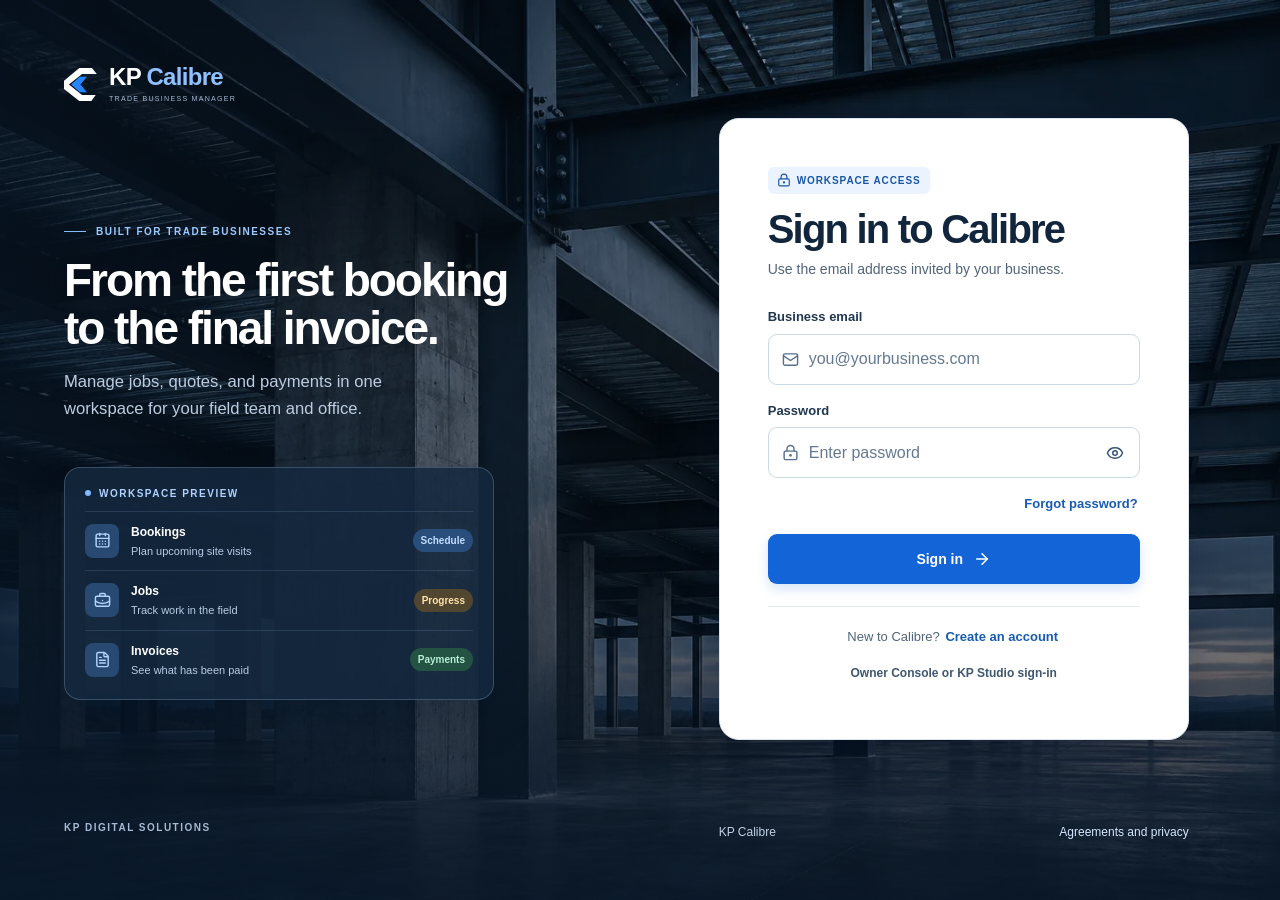
==== commit db9b5ada: "Publish dedicated Calibre Owner Console sign-in" ====
--- a/index.html
+++ b/index.html
@@ -1,3 +1,3 @@
-<!doctype html><html lang="en"><head><meta charset="UTF-8"/><meta name="viewport" content="width=device-width,initial-scale=1.0"/><meta name="description" content="KP Calibre — bookings, quotations, jobs, expenses and team attendance."/><base href="/"/><script>window.__CALIBRE_BASE__=location.hostname==='kpdigitalstudio.github.io'?'/kp-calibre-web':'';document.querySelector('base').href=window.__CALIBRE_BASE__+'/';</script><link rel="icon" href="./favicon.svg"/><title>KP Calibre | Trade business management</title>  <script type="module" crossorigin src="./assets/index-CGbWu23Q.js"></script>
-  <link rel="stylesheet" crossorigin href="./assets/index-BjzZZ4uB.css">
+<!doctype html><html lang="en"><head><meta charset="UTF-8"/><meta name="viewport" content="width=device-width,initial-scale=1.0"/><meta name="description" content="KP Calibre — bookings, quotations, jobs, expenses and team attendance."/><base href="/"/><script>window.__CALIBRE_BASE__=location.hostname==='kpdigitalstudio.github.io'?'/kp-calibre-web':'';document.querySelector('base').href=window.__CALIBRE_BASE__+'/';</script><link rel="icon" href="./favicon.svg"/><title>KP Calibre | Trade business management</title>  <script type="module" crossorigin src="./assets/index-BnlkuCUe.js"></script>
+  <link rel="stylesheet" crossorigin href="./assets/index-Bb_bZzld.css">
 </head><body><div id="root"></div></body></html>
--- a/assets/index-Bb_bZzld.css
+++ b/assets/index-Bb_bZzld.css
@@ -0,0 +1 @@
+.cal-auth{--auth-navy:#11253c;--auth-muted:#51647a;--auth-blue:#1364d7;min-height:100svh;color:var(--auth-navy);background:linear-gradient(90deg,#09192c99,#09192c26 65%,#09192c47),linear-gradient(#0000 52%,#071525c4),#0a2038 url(./calibre-steelwork-Vjkuj9zU.webp) 50%/cover no-repeat;grid-template-columns:minmax(0,1fr) minmax(0,1.04fr);display:grid}.cal-auth-brand{color:#fff;flex-direction:column;justify-content:space-between;align-items:flex-start;gap:36px;min-width:0;padding:clamp(34px,5vw,76px);display:flex}.cal-auth-brand .brand{color:#fff}.cal-auth-brand .brand b{color:#8fc1ff}.cal-auth-brand .brand small{color:#a6bad3}.cal-auth-story{width:100%;max-width:495px}.cal-auth-kicker,.cal-auth-brand-footer,.cal-auth-preview-top{letter-spacing:.15em;font-size:10px;font-weight:700}.cal-auth-kicker{color:#9ccaff;align-items:center;gap:10px;display:flex}.cal-auth-kicker:before{content:"";background:#83bcff;width:22px;height:1px}.cal-auth-story h2{letter-spacing:-.045em;margin:16px 0 15px;font-size:clamp(32px,3.6vw,52px);font-weight:700;line-height:1.05}.cal-auth-story>p:not(.cal-auth-kicker){color:#bdcce0;max-width:41ch;font-size:clamp(14px,1.3vw,17px)}.cal-auth-brand-footer{color:#a6bad3}.cal-auth-preview{background:#14283edb;border:1px solid #a3bddb45;border-radius:16px;max-width:430px;margin-top:clamp(24px,4vw,44px);padding:18px 20px 10px;box-shadow:0 20px 40px #04132554}.cal-auth-preview-top{color:#afd2ff;align-items:center;gap:8px;margin-bottom:10px;display:flex}.cal-auth-preview-top span{background:#81b8ff;border-radius:50%;width:6px;height:6px}.cal-auth-preview-row{border-top:1px solid #a4c9ff24;align-items:center;gap:12px;padding:11px 0;display:flex}.cal-auth-preview-icon{color:#b4d5ff;background:#284971;border-radius:8px;flex:0 0 34px;place-items:center;width:34px;height:34px;display:grid}.cal-auth-preview-copy{flex-direction:column;flex:1;gap:2px;min-width:0;font-size:12px;display:flex}.cal-auth-preview-copy span{color:#b8cce5;font-size:11px}.cal-auth-chip{white-space:nowrap;border-radius:20px;padding:4px 8px;font-size:10px;font-weight:650}.cal-auth-chip.blue{color:#c2dcff;background:#294e7b}.cal-auth-chip.amber{color:#ffe2a6;background:#514630}.cal-auth-chip.green{color:#b7eed7;background:#245343}.cal-auth-content{grid-template-rows:1fr auto;place-items:center;min-width:0;padding:clamp(24px,4.6vw,68px);display:grid}.cal-auth-card{background:#fff;border:1px solid #dbe5f1;border-radius:20px;width:min(100%,470px);padding:clamp(26px,3.9vw,48px);box-shadow:0 24px 56px #030e2459}.cal-auth-heading{margin-bottom:26px}.cal-auth-badge{color:#1957a2;letter-spacing:.09em;background:#eaf3ff;border-radius:6px;align-items:center;gap:6px;padding:6px 9px;font-size:10px;font-weight:750;display:inline-flex}.cal-auth-heading h1{letter-spacing:-.045em;margin:13px 0 7px;font-size:clamp(29px,3.2vw,40px);font-weight:740;line-height:1.1}.cal-auth-heading p,.cal-auth-card>p{color:var(--auth-muted);font-size:14px}.cal-auth-form{gap:16px;display:grid}.cal-auth-field{gap:7px;display:grid}.cal-auth-field label{color:#203751;font-size:13px;font-weight:700}.cal-auth-input{color:#56708e;background:#fff;border:1px solid #cbd8e7;border-radius:9px;align-items:center;gap:10px;padding-left:13px;display:flex}.cal-auth-input:focus-within{border-color:#4186e5;box-shadow:0 0 0 3px #1674eb25}.cal-auth-input>svg{flex:none}.cal-auth-input input{width:100%;min-height:49px;box-shadow:none;color:var(--auth-navy);background:0 0;border:0;border-radius:0;outline:none;padding:0 12px 0 0;font-size:16px}.cal-auth-input input::placeholder{color:#647991}.cal-auth-reveal{color:#365674;background:0 0;border-radius:6px;flex:0 0 42px;place-items:center;width:42px;height:42px;margin-right:3px;padding:0;display:grid}.cal-auth-reveal:hover{background:#ebf3ff}.cal-auth-primary{color:#fff;background:var(--auth-blue);border-radius:9px;justify-content:center;align-items:center;gap:10px;width:100%;min-height:50px;padding:10px 14px;font-weight:720;display:flex;box-shadow:0 5px 12px #1461d22b}.cal-auth-primary:hover{background:#0e55bd}.cal-auth-link{color:#175cae;text-align:left;background:0 0;align-items:center;min-height:36px;padding:0 2px;font-size:13px;font-weight:700;line-height:1.4;display:inline-flex}.cal-auth-link:hover,.cal-auth-footer a:hover{text-underline-offset:3px;text-decoration:underline}.cal-auth-forgot{justify-self:end;margin-top:-8px;margin-bottom:-4px}.cal-auth-back{justify-self:start;margin-top:8px}.cal-auth-notice{color:#254969;overflow-wrap:anywhere;background:#edf5ff;border:1px solid #d4e3f6;border-radius:8px;padding:10px 12px;font-size:13px}.cal-auth-alternatives{color:var(--auth-muted);text-align:center;border-top:1px solid #e3ebf4;justify-items:center;margin-top:22px;padding-top:12px;display:grid}.cal-auth-alternatives p{font-size:13px}.cal-auth-existing{color:#405770;font-size:12px}.cal-auth-hint{margin-top:12px}.cal-auth-footer{color:#c0d0e5;justify-content:space-between;gap:12px;width:min(100%,470px);padding-top:24px;font-size:12px;display:flex}.cal-auth-footer a{color:#d5e7ff}@media (width<=760px){.cal-auth{background-position:50%,50%,42%;display:block}.cal-auth-brand{padding:22px 25px}.cal-auth-story,.cal-auth-brand-footer{display:none}.cal-auth-content{padding:26px 17px 22px}.cal-auth-card{border-radius:16px;padding:26px 22px}.cal-auth-footer{padding:18px 3px 0}}@media (width>=761px) and (width<=980px){.cal-auth-brand{padding:34px 27px}.cal-auth-content{padding:25px}.cal-auth-card{padding:28px}.cal-auth-break{display:none}}@layer properties{@supports (((-webkit-hyphens:none)) and (not (margin-trim:inline))) or ((-moz-orient:inline) and (not (color:rgb(from red r g b)))){*,:before,:after,::backdrop{--tw-rotate-x:initial;--tw-rotate-y:initial;--tw-rotate-z:initial;--tw-skew-x:initial;--tw-skew-y:initial;--tw-blur:initial;--tw-brightness:initial;--tw-contrast:initial;--tw-grayscale:initial;--tw-hue-rotate:initial;--tw-invert:initial;--tw-opacity:initial;--tw-saturate:initial;--tw-sepia:initial;--tw-drop-shadow:initial;--tw-drop-shadow-color:initial;--tw-drop-shadow-alpha:100%;--tw-drop-shadow-size:initial}}}@layer theme{:root,:host{--font-sans:ui-sans-serif, system-ui, sans-serif, "Apple Color Emoji", "Segoe UI Emoji", "Segoe UI Symbol", "Noto Color Emoji";--font-mono:ui-monospace, SFMono-Regular, Menlo, Monaco, Consolas, "Liberation Mono", "Courier New", monospace;--spacing:.25rem;--default-font-family:var(--font-sans);--default-mono-font-family:var(--font-mono)}}@layer base{*,:after,:before,::backdrop{box-sizing:border-box;border:0 solid;margin:0;padding:0}::file-selector-button{box-sizing:border-box;border:0 solid;margin:0;padding:0}html,:host{-webkit-text-size-adjust:100%;tab-size:4;line-height:1.5;font-family:var(--default-font-family,ui-sans-serif, system-ui, sans-serif, "Apple Color Emoji", "Segoe UI Emoji", "Segoe UI Symbol", "Noto Color Emoji");font-feature-settings:var(--default-font-feature-settings,normal);font-variation-settings:var(--default-font-variation-settings,normal);-webkit-tap-highlight-color:transparent}hr{height:0;color:inherit;border-top-width:1px}abbr:where([title]){-webkit-text-decoration:underline dotted;text-decoration:underline dotted}h1,h2,h3,h4,h5,h6{font-size:inherit;font-weight:inherit}a{color:inherit;-webkit-text-decoration:inherit;-webkit-text-decoration:inherit;-webkit-text-decoration:inherit;-webkit-text-decoration:inherit;text-decoration:inherit}b,strong{font-weight:bolder}code,kbd,samp,pre{font-family:var(--default-mono-font-family,ui-monospace, SFMono-Regular, Menlo, Monaco, Consolas, "Liberation Mono", "Courier New", monospace);font-feature-settings:var(--default-mono-font-feature-settings,normal);font-variation-settings:var(--default-mono-font-variation-settings,normal);font-size:1em}small{font-size:80%}sub,sup{vertical-align:baseline;font-size:75%;line-height:0;position:relative}sub{bottom:-.25em}sup{top:-.5em}table{text-indent:0;border-color:inherit;border-collapse:collapse}:-moz-focusring{outline:auto}progress{vertical-align:baseline}summary{display:list-item}ol,ul,menu{list-style:none}img,svg,video,canvas,audio,iframe,embed,object{vertical-align:middle;display:block}img,video{max-width:100%;height:auto}button,input,select,optgroup,textarea{font:inherit;font-feature-settings:inherit;font-variation-settings:inherit;letter-spacing:inherit;color:inherit;opacity:1;background-color:#0000;border-radius:0}::file-selector-button{font:inherit;font-feature-settings:inherit;font-variation-settings:inherit;letter-spacing:inherit;color:inherit;opacity:1;background-color:#0000;border-radius:0}:where(select:is([multiple],[size])) optgroup{font-weight:bolder}:where(select:is([multiple],[size])) optgroup option{padding-inline-start:20px}::file-selector-button{margin-inline-end:4px}::placeholder{opacity:1}@supports (not ((-webkit-appearance:-apple-pay-button))) or (contain-intrinsic-size:1px){::placeholder{color:currentColor}@supports (color:color-mix(in lab, red, red)){::placeholder{color:color-mix(in oklab, currentcolor 50%, transparent)}}}textarea{resize:vertical}::-webkit-search-decoration{-webkit-appearance:none}::-webkit-date-and-time-value{min-height:1lh;text-align:inherit}::-webkit-datetime-edit{display:inline-flex}::-webkit-datetime-edit-fields-wrapper{padding:0}::-webkit-datetime-edit{padding-block:0}::-webkit-datetime-edit-year-field{padding-block:0}::-webkit-datetime-edit-month-field{padding-block:0}::-webkit-datetime-edit-day-field{padding-block:0}::-webkit-datetime-edit-hour-field{padding-block:0}::-webkit-datetime-edit-minute-field{padding-block:0}::-webkit-datetime-edit-second-field{padding-block:0}::-webkit-datetime-edit-millisecond-field{padding-block:0}::-webkit-datetime-edit-meridiem-field{padding-block:0}::-webkit-calendar-picker-indicator{line-height:1}:-moz-ui-invalid{box-shadow:none}button,input:where([type=button],[type=reset],[type=submit]){appearance:button}::file-selector-button{appearance:button}::-webkit-inner-spin-button{height:auto}::-webkit-outer-spin-button{height:auto}[hidden]:where(:not([hidden=until-found])){display:none!important}}@layer components;@layer utilities{.visible{visibility:visible}.sr-only{clip-path:inset(50%);white-space:nowrap;border-width:0;width:1px;height:1px;margin:-1px;padding:0;position:absolute;overflow:hidden}.fixed{position:fixed}.static{position:static}.start{inset-inline-start:var(--spacing)}.end{inset-inline-end:var(--spacing)}.block{display:block}.contents{display:contents}.flex{display:flex}.hidden{display:none}.table{display:table}.transform{transform:var(--tw-rotate-x,) var(--tw-rotate-y,) var(--tw-rotate-z,) var(--tw-skew-x,) var(--tw-skew-y,)}.resize{resize:both}.blur{--tw-blur:blur(8px);filter:var(--tw-blur,) var(--tw-brightness,) var(--tw-contrast,) var(--tw-grayscale,) var(--tw-hue-rotate,) var(--tw-invert,) var(--tw-saturate,) var(--tw-sepia,) var(--tw-drop-shadow,)}}:root{--navy:#0b243e;--blue:#1674eb;--ink:#182c42;--muted:#758397;--line:#e7edf3;--bg:#f5f7fa;--green:#16835d;--amber:#b97b1b}*{box-sizing:border-box}body{color:var(--ink);background:var(--bg);-webkit-font-smoothing:antialiased;margin:0;font-family:Inter,Segoe UI,Arial,sans-serif;font-size:14px}button,input,select,textarea{font:inherit}button,a,input,select,textarea{-webkit-tap-highlight-color:transparent}button{cursor:pointer}button:disabled{cursor:not-allowed;opacity:.5}button{border:0}a{color:inherit;text-decoration:none}input,select,textarea{min-width:0;color:var(--ink);background:#fff;border:1px solid #dce4ed;border-radius:8px;outline:none;max-width:100%;padding:10px 12px;transition:border .15s,box-shadow .15s}input:focus,select:focus,textarea:focus{border-color:#5497ef;box-shadow:0 0 0 3px #1674eb14}button:focus-visible,a:focus-visible,tr:focus-visible{outline-offset:3px;outline:3px solid #83b5f6}input[type=checkbox]{accent-color:var(--blue);cursor:pointer;width:17px;height:17px}input[type=time]{max-width:125px;padding:8px}textarea{resize:vertical}h1,h2,h3,p{margin:0}h1{letter-spacing:-1.1px;font-size:30px;font-weight:650;line-height:1.22}h2{letter-spacing:-.4px;font-size:17px;font-weight:650}h3{font-size:14px;font-weight:650}p{line-height:1.65}small{font-size:12px}.brand{color:var(--navy);white-space:nowrap;align-items:center;gap:10px;display:inline-flex}.brand>span{letter-spacing:-.7px;font-size:24px;font-weight:600;line-height:1.1}.brand b{color:#197aef;font-weight:750}.brand small{letter-spacing:1.25px;color:#8196ad;margin-top:6px;font-size:7.1px;font-weight:500;display:block}.sidebar{background:var(--navy);color:#b1c0d1;z-index:40;flex-direction:column;width:244px;display:flex;position:fixed;inset:0 auto 0 0}.side-brand{padding:30px 24px 25px}.side-brand .brand,.side-brand .brand b{color:#fff}.workspace-picker{background:#ffffff05;border:1px solid #ffffff1c;border-radius:9px;align-items:center;gap:10px;margin:0 17px 27px;padding:11px;display:flex;position:relative}.workspace-picker select{opacity:0;cursor:pointer;width:100%;position:absolute;inset:0}.workspace-picker>div{flex:1;min-width:0}.workspace-picker strong{color:#fff;text-overflow:ellipsis;white-space:nowrap;max-width:133px;font-size:12px;display:block;overflow:hidden}.workspace-picker small{color:#93a8bf;margin-top:4px;font-size:10px;display:block}.workspace-initial{color:#bad9ff;background:#284767;border-radius:7px;flex-shrink:0;place-items:center;width:30px;height:30px;font-size:13px;font-weight:700;display:grid}.nav-label{letter-spacing:1.6px;color:#6f88a2;margin-bottom:12px;padding:0 28px;font-size:9px;font-weight:600;display:block}.nav-label.second{margin-bottom:12px;padding:20px 10px 0}.sidebar nav{scrollbar-width:thin;padding:0 17px;overflow:auto}.sidebar nav>button{text-align:left;color:#9eb1c5;background:0 0;border-radius:7px;align-items:center;gap:13px;width:100%;margin-bottom:3px;padding:11px 13px;font-size:12px;font-weight:500;transition:background .15s,color .15s;display:flex}.sidebar nav>button:hover{color:#fff;background:#ffffff09}.sidebar nav>button.active{color:#fff;background:#1674eb;box-shadow:0 5px 15px #00000012}.nav-count{color:#c7deff;background:#fff2;border-radius:4px;margin-left:auto;padding:2px 6px;font-size:10px}.sidebar-bottom{margin-top:auto;padding:20px 17px 0}.pilot-card{background:linear-gradient(130deg,#123452,#0e2c47);border:1px solid #ffffff13;border-radius:9px;padding:15px 13px}.pilot-card>span{color:#6db2ff;letter-spacing:1.5px;align-items:center;gap:7px;font-size:8px;font-weight:650;display:flex}.pilot-card strong{color:#dbe8f4;margin:12px 0 6px;font-size:12px;display:block}.pilot-card p{color:#8fa8c0;font-size:10px;line-height:1.7}.pilot-card button{color:#81b6f7;background:0 0;justify-content:space-between;align-items:center;width:100%;margin-top:12px;padding:0;font-size:10px;display:flex}.side-profile{align-items:center;gap:10px;padding:22px 6px;display:flex}.avatar{color:#dceeff;background:#34506d;border-radius:50%;flex-shrink:0;place-items:center;width:33px;height:33px;font-size:12px;font-weight:600;display:grid}.avatar.pale{color:#47607d;background:#e7edf4;width:32px;height:32px}.side-profile>div{flex:1;overflow:hidden}.side-profile strong{color:#d9e4f0;font-size:11px;display:block}.side-profile small{color:#7c95ad;margin-top:4px;font-size:9px;display:block}.side-profile a{color:#7d96af}.main-shell{min-height:100vh;margin-left:244px}.topbar{border-bottom:1px solid var(--line);background:#fff;justify-content:space-between;align-items:center;gap:20px;height:76px;padding:0 35px;display:flex}.breadcrumb{white-space:nowrap;color:#8a96a5;align-items:center;gap:12px;font-size:11px;display:flex}.breadcrumb strong{color:#3b5068;font-weight:500}.topbar-right{align-items:center;gap:21px;display:flex}.search{color:#94a0af;align-items:center;gap:9px;display:flex}.search input{box-shadow:none;background:0 0;border:none;border-radius:0;width:100%;padding:0;font-size:11px}.global-search{width:235px}.search input::placeholder{color:#99a4b2}.search kbd{border:1px solid var(--line);border-radius:4px;padding:2px 5px;font-size:15px;line-height:1}.environment{color:#6d7c8d;white-space:nowrap;align-items:center;gap:6px;font-size:10px;display:flex}.environment i,.tiny-dot{background:#31a67f;border-radius:50%;width:5px;height:5px;display:inline-block}.environment.sample i{background:#bc8a30}.workspace-content{max-width:1600px;margin:auto;padding:34px 35px 20px}.page-intro{justify-content:space-between;align-items:center;gap:20px;margin-bottom:29px;display:flex}.eyebrow{letter-spacing:1.7px;color:#8290a1;margin-bottom:11px;font-size:9px;font-weight:650}.page-intro p{color:#8390a1;margin-top:9px;font-size:11px}.intro-actions{white-space:nowrap;align-items:center;gap:18px;display:flex}.date-label{color:#7c8b9e;align-items:center;gap:8px;font-size:10px;display:flex}.btn{color:#41556c;white-space:nowrap;background:#fff;border:1px solid #dfe6ee;border-radius:7px;justify-content:center;align-items:center;gap:8px;min-height:37px;padding:9px 13px;font-size:11px;font-weight:600;transition:background .15s;display:inline-flex}.btn:hover{background:#f3f7fb}.btn.primary{background:var(--blue);border-color:var(--blue);color:#fff;box-shadow:0 3px 6px #1674eb12}.btn.primary:hover{background:#1265d1}.btn.whatsapp{color:#13875e;border-color:#d6e9e0}.btn.full{width:100%}.text-btn{color:#297bda;background:0 0;align-items:center;gap:6px;padding:4px 0;font-size:10px;font-weight:600;display:inline-flex}.icon-btn{color:#8b99aa;background:0 0;border-radius:6px;flex-shrink:0;justify-content:center;align-items:center;padding:5px;display:inline-flex}.icon-btn:hover{color:#355574;background:#edf2f7}.create-wrap{position:relative}.dropdown{z-index:20;border:1px solid var(--line);background:#fff;border-radius:8px;min-width:175px;padding:6px;position:absolute;top:43px;right:0;box-shadow:0 10px 30px #102a4517}.dropdown button{text-align:left;background:0 0;border-radius:5px;align-items:center;gap:9px;width:100%;padding:10px;font-size:12px;display:flex}.dropdown button:hover{background:#eef5fd}.metric-grid{grid-template-columns:repeat(4,1fr);gap:17px;margin-bottom:23px;display:grid}.metric{border:1px solid var(--line);background:#fff;border-radius:11px;padding:20px}.metric>div{justify-content:space-between;align-items:center;gap:5px;display:flex}.metric>div>span:first-child{color:#758498;font-size:11px;font-weight:500}.metric-icon{border-radius:8px;place-items:center;width:32px;height:32px;display:grid}.blue{color:#287adf;background:#eaf3ff}.green{color:#16845f;background:#e9f6ef}.amber{color:#b37a1e;background:#fff5e5}.purple{color:#8763ca;background:#f2edfc}.metric>strong{letter-spacing:-.9px;white-space:nowrap;margin:13px 0 12px;font-size:24px;font-weight:650;display:block}.metric>small{color:#92a0af;font-size:9px}.panel{border:1px solid var(--line);background:#fff;border-radius:11px;overflow:hidden}.panel-head{justify-content:space-between;align-items:center;gap:15px;padding:22px 22px 19px;display:flex}.panel-head h2{letter-spacing:-.25px;font-size:14px}.panel-head p{color:#93a0af;margin-top:6px;font-size:10px}.subtle-pill{color:#8c99a9;white-space:nowrap;background:#fcfdfe;border:1px solid #e9edf2;border-radius:5px;padding:5px 7px;font-size:9px}.overview-columns{grid-template-columns:1.46fr 1fr;gap:21px;margin-bottom:22px;display:grid}.work-row{text-align:left;background:0 0;border-top:1px solid #f0f3f7;align-items:center;gap:13px;width:100%;padding:19px 22px;display:flex}.work-row:hover{background:#fbfcfe}.job-symbol{color:#4c8ddc;background:#edf4fe;border-radius:8px;flex-shrink:0;place-items:center;width:35px;height:35px;display:grid}.color-1{color:#9874c8;background:#f2edfc}.color-2{color:#59a68a;background:#eaf7f2}.work-description{flex:1;min-width:0}.work-description strong{text-overflow:ellipsis;font-size:11px;font-weight:600;line-height:1.5;display:block;overflow:hidden}.work-description small{color:#94a1b0;margin-top:5px;font-size:9px;display:block}.status{white-space:nowrap;border-radius:5px;align-items:center;gap:5px;padding:5px 7px;font-size:9px;font-weight:500;display:inline-flex}.status i{background:currentColor;border-radius:50%;width:4px;height:4px}.status.gray{color:#8592a3;background:#f0f3f7}.status.red{color:#be6363;background:#faeeee}.panel-foot{color:#9aa7b6;background:#fcfdff;border-top:1px solid #eef2f7;padding:14px 22px;font-size:9px}.panel-foot span{align-items:center;gap:7px;display:flex}.panel-foot .tiny-dot{display:inline-block}.chart{gap:14px;height:206px;margin:0 22px;padding-top:15px;display:flex;position:relative}.chart-scale{color:#a3afbd;flex-direction:column;justify-content:space-between;width:29px;padding-bottom:29px;font-size:8px;display:flex}.bars{background:repeating-linear-gradient(0deg,#0000 0 74px,#edf1f6 75px 76px);justify-content:space-between;align-items:flex-end;gap:17px;width:100%;height:100%;padding:0 5px 29px;display:flex;position:relative}.bar-column{flex-direction:column;justify-content:flex-end;align-items:center;width:100%;max-width:40px;height:100%;display:flex;position:relative}.bar{background:#dfeafe;border-radius:5px 5px 0 0;width:100%;min-height:2px;max-height:148px;position:relative}.bar.current{background:#3085f0}.bar span{white-space:nowrap;color:#455b72;font-size:8px;display:none;position:absolute;top:-25px;left:50%;transform:translate(-50%)}.bar:hover span{display:block}.bar-column label{color:#98a6b5;font-size:8px;position:absolute;bottom:-22px}.chart-footer{color:#94a0af;border-top:1px solid #f0f3f7;align-items:center;gap:6px;margin:0 22px;padding:15px 0;font-size:9px;display:flex}.chart-footer strong{color:#4c637b;margin-left:auto;font-size:10px;font-weight:600}.legend-dot{background:#3085f0;border-radius:2px;width:6px;height:6px;display:inline-block}.attention-row{text-align:left;background:0 0;border-top:1px solid #f0f3f7;align-items:center;gap:11px;width:100%;padding:12px 22px;display:flex}.attention-icon{border-radius:7px;flex-shrink:0;place-items:center;width:31px;height:31px;display:grid}.attention-row strong{flex:1;font-size:10px;font-weight:500}.attention-count{color:#7f8da0;background:#f3f6fa;border-radius:4px;padding:4px 7px;font-size:10px}.attention-row>svg{color:#a6b2c0}.shortcut-grid{grid-template-columns:1fr 1fr;gap:10px;padding:0 20px 20px;display:grid}.shortcut-grid button{text-align:left;background:#fff;border:1px solid #e9eef4;border-radius:8px;padding:15px;position:relative}.shortcut-grid button:hover{background:#f7fbff;border-color:#bcd7f8}.shortcut-grid button>svg:first-child{color:#6893c5;margin-bottom:11px}.shortcut-grid strong{margin-bottom:5px;font-size:10px;font-weight:600;display:block}.shortcut-grid span{color:#99a5b3;font-size:9px;display:block}.shortcut-grid button>svg:last-child{color:#bcc9d7;position:absolute;top:14px;right:12px}.workspace-footer{color:#b1bcc9;border-top:1px solid #e9eef4;justify-content:space-between;align-items:center;gap:15px;margin-top:33px;padding:20px 0 3px;font-size:9px;display:flex}.workspace-footer>span{align-items:center;gap:7px;display:flex}.workspace-footer>span:first-child{color:#8d9aab;font-weight:600}.workspace-footer>span>span{color:#b1bcc9;font-weight:400}.sample-banner{color:#6f89a8;background:#eef4fc;border:1px solid #dce7f5;border-radius:8px;justify-content:space-between;align-items:center;gap:15px;margin:-7px 0 22px;padding:12px 15px;font-size:10px;display:flex}.sample-banner>span{align-items:center;gap:7px;display:flex}.sample-banner strong{color:#466a96;font-weight:600}.sample-banner button{color:#2a77d6;white-space:nowrap;background:0 0;align-items:center;gap:5px;font-size:10px;font-weight:600;display:flex}.getting-started{background:#f2f7fe;border:1px dashed #bcd2ea;border-radius:10px;align-items:center;gap:18px;padding:23px;display:flex}.getting-started>div{flex:1}.getting-started h3{font-size:13px}.getting-started p{color:#8a9cb1;margin-top:6px;font-size:11px}.round-icon{color:#6692c4;background:#e6effa;border-radius:12px;place-items:center;width:50px;height:50px;display:grid}.list-toolbar{border-bottom:1px solid var(--line);justify-content:space-between;align-items:center;gap:20px;padding:17px 21px;display:flex}.tabs{flex-wrap:wrap;align-items:center;gap:5px;display:flex}.tabs button{color:#93a0af;background:0 0;border-radius:6px;padding:8px 11px;font-size:10px}.tabs button.active{color:#2578dc;background:#edf4fe;font-weight:600}.tabs span{background:#dfebfb;border-radius:4px;margin-left:6px;padding:1px 5px;font-size:9px;display:inline-block}.small-search{width:175px}.small-search input{font-size:10px}.table-wrap{overflow:auto}table{border-collapse:collapse;text-align:left;white-space:nowrap;width:100%}th{color:#99a5b3;background:#fcfdff;border-bottom:1px solid #edf1f6;padding:12px 20px;font-size:9px;font-weight:500}td{color:#718299;border-bottom:1px solid #f0f3f7;padding:18px 20px;font-size:11px}td strong{color:#354c65;font-size:11px;font-weight:550}td small{color:#98a5b5;margin-top:6px;font-size:9px;display:block}td.numeric,th.numeric{text-align:right}tbody tr{cursor:pointer;transition:background .12s}tbody tr:hover{background:#fbfdff}tbody tr:last-child td{border-bottom:none}.empty{text-align:center;padding:41px 25px}.empty-icon{color:#8cadd5;background:#f0f5fc;border-radius:15px;place-items:center;width:57px;height:57px;margin:0 auto 17px;display:grid}.empty h3{font-size:14px}.empty p{color:#98a4b3;max-width:320px;margin:9px auto 18px;font-size:11px}.empty .btn{font-size:10px}.simple-empty{text-align:center;color:#a2adbc;padding:35px;font-size:12px}.muted{color:#99a5b4;font-size:11px}.notice{color:#6483a5;background:#edf5fe;border:1px solid #d9e9fb;border-radius:8px;align-items:flex-start;gap:10px;margin-bottom:18px;padding:13px 15px;font-size:11px;line-height:1.65;display:flex}.notice>svg{flex-shrink:0;margin-top:1px}.notice>span{flex:1}.notice.error{color:#ab5151;background:#fff1f1;border-color:#f5dada}.notice .icon-btn{padding:0}.inline-notice{margin:0 22px 12px}.capture-strip{background:linear-gradient(100deg,#edf5ff,#f7faff);border:1px solid #deebfa;border-radius:10px;align-items:center;gap:18px;margin-bottom:23px;padding:22px 24px;display:flex}.capture-icon{color:#4389de;background:#e0edfd;border-radius:11px;flex-shrink:0;place-items:center;width:46px;height:46px;display:grid}.capture-strip>div{flex:1}.capture-strip h3{font-size:14px}.capture-strip p{color:#8b9eb5;margin-top:5px;font-size:11px}.mini-metrics{border:1px solid var(--line);background:#fff;border-radius:10px;gap:0;margin-bottom:23px;display:flex}.mini-metrics>span{color:#99a4b2;border-right:1px solid var(--line);flex:1;padding:20px 24px;font-size:10px}.mini-metrics>span:last-child{border-right:0}.mini-metrics strong{color:#3c536b;letter-spacing:-.5px;margin-top:10px;font-size:20px;font-weight:650;display:block}.footnote{color:#93a0b1;margin-top:16px;font-size:11px;line-height:1.7}.calendar-tools{justify-content:space-between;align-items:center;gap:15px;margin:0 0 18px;display:flex}.segmented{border:1px solid var(--line);background:#fff;border-radius:7px;gap:3px;padding:3px;display:flex}.segmented button{color:#8e9cad;background:0 0;border-radius:5px;padding:7px 13px;font-size:10px}.segmented button.active{color:#3b7dce;background:#eef4fd}.calendar-nav{align-items:center;gap:15px;font-size:11px;display:flex}.calendar-nav strong{font-weight:500}.calendar-grid{grid-template-columns:repeat(7,1fr);min-height:300px;display:grid}.calendar-day{border-right:1px solid var(--line);min-width:0}.calendar-day:last-child{border:0}.day-heading{text-align:center;border-bottom:1px solid var(--line);color:#96a3b3;padding:16px 4px}.day-heading span{text-transform:uppercase;letter-spacing:.6px;font-size:9px;display:block}.day-heading b{place-items:center;width:30px;height:30px;margin:5px auto 0;font-size:18px;font-weight:500;display:grid}.today .day-heading b{background:var(--blue);color:#fff;border-radius:50%}.day-events{min-height:215px;padding:8px}.calendar-event{text-align:left;border-left:2px solid;border-radius:5px;width:100%;margin-bottom:8px;padding:9px 8px}.calendar-event span{margin-bottom:6px;font-size:8px;display:block}.calendar-event strong{white-space:normal;font-size:9px;font-weight:600;line-height:1.5;display:block}.calendar-event small{opacity:.8;margin-top:7px;font-size:8px;display:block}.add-slot{color:#a2b9d3;background:0 0;border:1px dashed #e5edf7;border-radius:5px;place-items:center;width:100%;padding:8px;display:grid}.add-slot:hover{background:#f3f8ff}.requests-panel{margin-top:23px}.attendance-tools{align-items:flex-end;gap:15px;margin:20px 0;display:flex}.attendance-tools .field{flex:1;max-width:230px;margin:0}.break-input{width:75px!important}.status-button{background:0 0;padding:0}.category-row{color:#8899ad;border-top:1px solid #f2f5f8;align-items:center;gap:15px;padding:12px 22px;font-size:10px;display:flex}.category-row>span{width:85px}.category-row>div{background:#f0f4fa;border-radius:4px;flex:1;height:5px;overflow:hidden}.category-row i{background:#69a1e9;border-radius:4px;height:100%;display:block}.category-row>strong{color:#5d7692;text-align:right;min-width:85px;font-size:10px;font-weight:500}.settings-tabs{gap:13px;margin-bottom:22px}.settings-tabs button{padding:10px 14px}.settings-panel{max-width:850px}.form-grid{grid-template-columns:1fr 1fr;gap:16px;display:grid}.field{color:#708096;flex-direction:column;gap:8px;margin-bottom:16px;font-size:11px;display:flex}.form-grid .field{margin-bottom:0}.field>span{font-weight:500}.field input,.field textarea,.field select{width:100%;min-height:40px;font-size:12px}.field.wide{grid-column:1/-1}.form-body{padding:23px}.form-body>.form-grid{margin-bottom:19px}.form-actions{border-top:1px solid var(--line);justify-content:space-between;gap:15px;margin-top:20px;padding-top:20px;display:flex}.plan-grid{grid-template-columns:repeat(3,1fr);gap:20px;display:grid}.plan{padding:25px;position:relative}.plan.featured{border-color:#95bff5}.plan .eyebrow{color:#7c9bc0;margin:0 0 17px;font-size:8px}.plan h2{font-size:19px}.plan-price{letter-spacing:-1px;color:#203a57;margin-top:25px;font-size:32px;font-weight:650}.plan-price small{color:#99a7b8;letter-spacing:0;margin-top:7px;margin-left:9px;font-size:10px;font-weight:400;display:block}.plan>p{color:#92a0b1;margin-top:19px;font-size:11px}.plan ul{border-top:1px solid var(--line);min-height:160px;margin:20px 0;padding:20px 0;list-style:none}.plan li{color:#71849a;align-items:center;gap:9px;margin-bottom:13px;font-size:11px;display:flex}.plan li svg{color:#659cdd;flex-shrink:0}.audit-row{border-top:1px solid #f1f4f8;align-items:center;gap:13px;padding:16px 22px;display:flex}.audit-icon{color:#82a1c7;background:#f0f5fc;border-radius:50%;place-items:center;width:30px;height:30px;display:grid}.audit-row>div{flex:1;min-width:0}.audit-row strong{font-size:11px;font-weight:500}.audit-row small{color:#9aa8b9;overflow-wrap:anywhere;margin-top:4px;font-size:9px;display:block}.audit-row time{color:#a1adbc;white-space:nowrap;font-size:10px}.release-panel{max-width:850px;padding:28px}.release-panel h3{margin:25px 0 10px;font-size:14px}.release-panel p{color:#8a9bb0;margin-top:10px;font-size:12px}.release-panel .btn{margin-top:25px}.modal-backdrop{z-index:100;-webkit-backdrop-filter:blur(3px);backdrop-filter:blur(3px);background:#081e3766;justify-content:center;align-items:center;padding:26px;display:flex;position:fixed;inset:0;overflow:auto}.modal{background:#fff;border-radius:14px;width:min(520px,100%);max-height:calc(100dvh - 52px);animation:.18s ease-out modal-in;overflow:auto;box-shadow:0 25px 90px #071d3633}.wide-modal{width:min(790px,100%)}.modal-heading{border-bottom:1px solid var(--line);z-index:2;background:#fff;justify-content:space-between;align-items:center;gap:15px;padding:22px 24px 19px;display:flex;position:sticky;top:0}.modal-heading h2{font-size:18px}.modal-heading p{color:#9aa6b6;margin-top:6px;font-size:11px}.modal-footer{border-top:1px solid var(--line);background:#fcfdff;justify-content:flex-end;align-items:center;gap:10px;padding:18px 24px;display:flex;position:sticky;bottom:0}.form-body .notice{font-size:11px}.receipt-capture{background:#f6faff;border:1px dashed #a9caee;border-radius:9px;flex-wrap:wrap;align-items:center;gap:12px;margin-bottom:20px;padding:18px;display:flex}.receipt-capture>div{flex:1;min-width:150px}.receipt-capture strong{overflow-wrap:anywhere;font-size:12px;font-weight:550}.receipt-capture p{color:#91a3b9;margin-top:5px;font-size:10px}.sr-only{clip:rect(0,0,0,0)!important;white-space:nowrap!important;border-width:0!important;width:1px!important;height:1px!important;margin:-1px!important;padding:0!important;position:absolute!important;overflow:hidden!important}.line-items-heading{justify-content:space-between;align-items:center;gap:15px;margin-top:25px;margin-bottom:15px;display:flex}.line-items-heading h3{font-size:13px}.line-items-heading select{max-width:220px;font-size:10px}.line-labels,.line-row{grid-template-columns:minmax(0,1fr) 65px 130px 29px;align-items:center;gap:10px;display:grid}.line-labels{color:#9ca8b7;padding-bottom:9px;font-size:9px}.line-row{margin-bottom:9px}.line-row input{width:100%;padding:9px;font-size:11px}.line-row .icon-btn{padding:4px}.add-line{margin:5px 0 22px;font-size:11px}.totals-inputs{border-top:1px solid var(--line);padding-top:18px}.draft-total{color:#7291b4;background:#f4f8fe;border-radius:7px;justify-content:space-between;align-items:center;margin:20px 0;padding:16px;font-size:12px;display:flex}.draft-total strong{color:#2c6ab5;font-size:20px}.ocr-text{color:#92a2b5;background:#f7f9fc;border-radius:8px;padding:14px;font-size:10px}.ocr-text pre{white-space:pre-wrap;margin-top:15px;font-size:11px;line-height:1.7}.balance-strip{color:#8398b1;background:#f3f7fd;border-radius:8px;justify-content:space-between;gap:20px;margin-bottom:23px;padding:16px;font-size:11px;display:flex}.balance-strip strong{color:#3f6eaa;font-size:15px}.detail-body{padding:24px}.detail-title{justify-content:space-between;align-items:flex-start;gap:20px;display:flex}.detail-title h2{font-size:21px;line-height:1.4}.detail-title p{color:#93a1b4;margin-top:7px;font-size:12px}.detail-actions{flex-wrap:wrap;gap:8px;margin:22px 0;display:flex}.detail-actions .btn{min-height:34px;padding:8px 10px;font-size:10px}.detail-grid{background:#f8fafd;border:1px solid #edf2f7;border-radius:9px;grid-template-columns:1fr 1fr;gap:22px 30px;margin:25px 0;padding:22px;display:grid}.detail-grid span{color:#9aa9ba;margin-bottom:7px;font-size:10px;display:block}.detail-grid strong{color:#506a87;overflow-wrap:anywhere;font-size:12px;font-weight:500}.detail-notes{border-top:1px solid var(--line);margin-top:22px;padding-top:20px}.detail-notes h3{margin-bottom:12px}.detail-notes p{color:#899bb0;white-space:pre-wrap;font-size:12px}.document-top{justify-content:space-between;align-items:center;gap:20px;margin-bottom:30px;display:flex}.document-top .brand>span{font-size:23px}.document-top>div{text-align:right}.document-top h2{letter-spacing:2px;color:#46698f;font-size:17px}.document-top p{color:#99a8ba;margin-top:6px;font-size:11px}.print-document{color:#203b59;background:#fff;border:1px solid #e3eaf3;border-radius:8px;margin:25px 0;padding:30px}.document-parties{grid-template-columns:1fr 1fr;gap:25px;margin-bottom:30px;font-size:11px;display:grid}.document-parties>div:last-child{text-align:right}.document-parties strong{margin-bottom:7px;font-size:12px;font-weight:600;display:block}.document-parties p{color:#92a3b7;font-size:10px}.document-parties .eyebrow{margin-bottom:7px;font-size:8px;display:block}.print-document>h3{margin-bottom:15px;font-size:13px}.document-lines{white-space:normal;min-width:400px}.document-lines th{color:#6b89ac;background:#f0f5fb;padding:11px 10px;font-size:9px}.document-lines td{color:#7188a4;padding:14px 10px;font-size:10px}.document-lines td:first-child{width:50%}.document-totals{max-width:270px;margin:22px 0 20px auto}.document-totals>div{color:#8a9db6;justify-content:space-between;gap:25px;padding:7px 0;font-size:11px;display:flex}.document-totals strong{color:#3e628b;font-size:11px;font-weight:500}.document-totals .grand-total{border-top:1px solid var(--line);border-bottom:1px solid var(--line);margin:4px 0;padding:12px 0;font-size:13px;font-weight:600}.grand-total strong{color:#2066b9;font-size:14px}.document-terms{border-top:1px solid var(--line);color:#90a1b7;margin-top:24px;padding-top:18px;font-size:10px}.document-terms strong{color:#6483a6;font-size:10px}.document-terms p{white-space:pre-wrap;margin-top:9px}.document-approval{color:#3f9977;align-items:center;gap:8px;margin-top:15px;padding:13px 0;font-size:10px;display:flex}.document-credit{color:#b0bed0;text-align:center;margin-top:30px;font-size:8px;display:block}.sample-print{color:#ba8a43;margin-top:18px;font-size:10px}.detail-section-title{justify-content:space-between;align-items:center;gap:20px;margin:28px 0 15px;display:flex}.detail-section-title h3{font-size:13px}.ledger>div{border-top:1px solid var(--line);align-items:center;gap:12px;padding:15px 0;display:flex}.ledger-symbol{border-radius:7px;flex-shrink:0;place-items:center;width:32px;height:32px;display:grid}.ledger>div>div:not(.receipt-print){flex:1}.ledger strong{font-size:11px;font-weight:550}.ledger small{color:#9aabbd;margin-top:5px;font-size:9px;display:block}.receipt-print{display:none}.related-row{border-top:1px solid var(--line);text-align:left;background:0 0;align-items:center;gap:15px;width:100%;padding:14px 0;display:flex}.related-row>span:first-child{flex:1;min-width:0}.related-row strong{font-size:11px;display:block}.related-row small{color:#9cadc0;margin-top:5px;font-size:9px;display:block}.related-row>svg{color:#a6b6c7}.receipt-attachment{color:#7fa0c8;background:#f8fbff;border:1px solid #e2eaf5;border-radius:9px;align-items:center;gap:12px;margin:20px 0;padding:17px;display:flex}.receipt-attachment span{flex:1}.receipt-attachment strong{color:#5b7ba2;font-size:11px;display:block}.receipt-attachment small{color:#9dafc4;margin-top:6px;font-size:9px;display:block}.job-photos{flex-wrap:wrap;gap:12px;display:flex}.job-photos a{border:1px solid var(--line);border-radius:8px;width:150px;overflow:hidden}.job-photos img{object-fit:cover;width:100%;height:105px;display:block}.job-photos span{color:#9aabbd;overflow-wrap:anywhere;padding:8px;font-size:9px;display:block}.danger{color:#bc7474;margin-top:25px}.share-buttons{flex-wrap:wrap;gap:10px;display:flex}.toast{color:#fff;z-index:200;background:#122f4b;border-radius:10px;align-items:center;gap:10px;max-width:90vw;padding:15px 21px;font-size:12px;display:flex;position:fixed;bottom:25px;left:calc(50% + 90px);transform:translate(-50%);box-shadow:0 8px 30px #0b243e33}.toast>svg{color:#68d0ac;flex-shrink:0}.loading-screen{color:#8fa0b5;background:#f6f9fd;flex-direction:column;justify-content:center;align-items:center;gap:24px;min-height:100dvh;display:flex}.loading-screen>.brand{margin-bottom:15px}.loading-screen p{font-size:12px}.spin{animation:1s linear infinite spin}.onboarding{background:#fff;grid-template-columns:1fr 1fr;min-height:100dvh;display:grid}.onboard-art{background:radial-gradient(at 0 90%,#184971,#0b243e 65%);flex-direction:column;padding:55px;display:flex;position:relative;overflow:hidden}.onboard-art:after{content:"";pointer-events:none;border:1px solid #ffffff08;border-radius:50%;width:450px;height:450px;position:absolute;bottom:-100px;right:-200px;box-shadow:0 0 0 70px #ffffff03,0 0 0 140px #ffffff02}.onboard-art .brand,.onboard-art .brand b{color:#fff}.onboard-statement{z-index:1;margin:auto 0;padding:70px 0;position:relative}.onboard-statement .eyebrow{color:#6aaddd;font-size:9px}.onboard-statement h1{color:#f0f6fc;letter-spacing:-2.5px;margin:24px 0;font-size:59px;line-height:1.13}.onboard-statement p{color:#87a1bc;font-size:13px;line-height:1.9}.onboard-icons{color:#70a3d4;gap:18px;margin-top:40px;display:flex}.onboard-icons svg{box-sizing:content-box;background:#ffffff05;border:1px solid #ffffff0e;border-radius:12px;width:22px;height:22px;padding:15px}.onboard-art>small{color:#5f7f9d;font-size:10px}.onboard-form{max-width:600px;margin:auto;padding:70px}.onboard-form>.status{gap:6px;margin-bottom:25px;padding:7px 10px;font-size:10px}.onboard-form h2{letter-spacing:-1px;font-size:29px;line-height:1.3}.onboard-form>p{color:#8b9cb1;margin:15px 0 30px;font-size:12px}.onboard-form .field{margin-bottom:20px}.onboard-form .btn{min-height:43px;font-size:12px}.onboard-form>small{color:#a2afc0;text-align:center;margin-top:25px;font-size:10px;line-height:1.8;display:block}.or{color:#aeb9c8;align-items:center;gap:12px;margin:24px 0;font-size:10px;display:flex}.or span{background:#edf1f6;flex:1;height:1px}.search-results{border:1px solid var(--line);z-index:45;background:#fff;border-radius:10px;width:390px;max-height:500px;position:absolute;top:65px;right:100px;overflow:auto;box-shadow:0 20px 50px #0c294526}.search-results .panel-head{padding:15px;font-size:11px}.search-results>button{border-top:1px solid var(--line);text-align:left;background:0 0;align-items:center;gap:15px;width:100%;padding:14px 16px;display:flex}.search-results>button>span{flex:1}.search-results strong{font-size:11px;font-weight:500}.search-results small{color:#95a6ba;margin-top:5px;font-size:9px;display:block}.search-results>p{color:#9babbc;padding:20px;font-size:11px}.mobile-menu,.mobile-close{display:none}.guest-shell{max-width:820px;margin:45px auto;padding:25px}.guest-brand{justify-content:space-between;align-items:center;gap:15px;margin-bottom:30px;display:flex}.guest-card{padding:35px}.guest-card>h1{margin:20px 0 13px;font-size:28px}.guest-card>p{color:#8c9eb4;font-size:12px}.guest-card form{margin-top:25px}.guest-success{text-align:center;padding:40px 20px}.guest-success>svg{color:#209a73;margin:0 auto 20px}.guest-success p{color:#8fa2b8;margin:14px 0;font-size:13px}.guest-shell .print-document{margin:25px 0}.guest-footer{text-align:center;color:#a3b0c0;margin-top:25px;font-size:10px}.guest-shell .notice{margin:20px 0}.guest-doc-title{margin-top:25px}.guest-doc-lines{padding-top:25px}.guest-approval{margin-top:25px}.guest-approval .field{margin-top:20px}.check-label{color:#6b829e;align-items:center;gap:9px;font-size:12px;line-height:1.6;display:flex}.guest-card .status{float:right}.guest-card .form-grid{margin:25px 0}.guest-private-note{color:#9cacbf;margin-top:20px;font-size:10px}.guest-shell .error p{color:inherit}@keyframes spin{to{transform:rotate(360deg)}}@keyframes modal-in{0%{opacity:0;transform:translateY(8px)}to{opacity:1;transform:translateY(0)}}@media (width>=1450px){.workspace-content{padding-top:40px}.metric{padding:24px}.work-row{padding-top:22px;padding-bottom:22px}.chart{height:222px}.bar{max-height:165px}.attention-row{padding-top:16px;padding-bottom:16px}.shortcut-grid button{padding:19px}}@media (height<=850px) and (width>=951px){.side-brand{padding-top:24px;padding-bottom:21px}.workspace-picker{margin-bottom:19px}.sidebar nav>button{padding-top:9px;padding-bottom:9px}.nav-label.second{padding-top:15px}.pilot-card{display:none}.sidebar-bottom{padding-top:5px}.side-profile{padding-top:17px;padding-bottom:17px}}@media (width<=1200px){.sidebar{width:218px}.main-shell{margin-left:218px}.side-brand{padding-left:21px;padding-right:17px}.brand>span{font-size:22px}.brand small{letter-spacing:1.1px;font-size:6.5px}.workspace-content{padding:28px 25px 18px}.topbar{padding:0 25px}.date-label{display:none}.metric{padding:17px}.metric>strong{font-size:21px}.overview-columns{grid-template-columns:1.3fr 1fr}.work-row{padding:17px}.panel-head{padding:20px 17px}.work-description strong{font-size:10px}.work-description small{font-size:8px}.work-row .status{padding:4px;font-size:8px}.global-search{width:190px}.shortcut-grid{padding:0 17px 17px}.plan{padding:22px 18px}.plan-price{font-size:29px}.calendar-grid{grid-template-columns:repeat(7,minmax(115px,1fr));overflow-x:auto}.page-intro h1{font-size:27px}}@media (width<=1000px){.global-search{width:165px}.environment{display:none}.topbar-right{gap:15px}.metric-grid{grid-template-columns:repeat(2,1fr)}.overview-columns{grid-template-columns:1fr}.revenue-panel .chart{height:190px}.bar-column{max-width:52px}.bottom-columns{grid-template-columns:1fr 1fr}.work-row{padding:20px}.work-description strong{font-size:11px}.work-description small{font-size:10px}.work-row .status{font-size:9px}.attention-row{padding-left:16px;padding-right:16px}.attention-row strong{font-size:9px}.shortcut-grid{gap:8px}.shortcut-grid button{padding:12px}.shortcut-grid span{font-size:8px}.shortcut-grid strong{font-size:9px}.shortcut-grid button>svg:last-child{display:none}.plan-grid{grid-template-columns:1fr}.plan ul{min-height:auto}.plan-price small{display:inline-block}.workspace-footer>span:last-child{display:none}.onboard-art{padding:35px}.onboard-form{padding:45px}.onboard-statement h1{font-size:46px}.onboard-icons{gap:12px}.onboard-icons svg{padding:12px}.page-intro{align-items:flex-start}.page-intro .btn{gap:5px;padding:9px 11px;font-size:10px}.capture-strip{gap:12px;padding:19px}.capture-strip .capture-icon{display:none}.capture-strip h3{font-size:13px}.capture-strip p{font-size:10px}.sample-banner>span{line-height:1.8;display:block}.sample-banner>span>svg{display:none}.attendance-tools{flex-wrap:wrap}.attendance-tools .field{flex-basis:100%;max-width:none}.settings-tabs{gap:4px}.settings-tabs button{padding:9px 10px;font-size:9px}}@media (width<=760px){.sidebar{width:244px;transition:transform .2s;transform:translate(-100%)}.sidebar.open{transform:translate(0)}.main-shell{margin-left:0}.mobile-menu,.mobile-close{display:inline-flex}.side-brand{justify-content:space-between;align-items:center;display:flex}.mobile-close{color:#8ca2bb}.nav-scrim{z-index:35;background:#061c3470;position:fixed;inset:0}.topbar{height:65px;padding:0 18px}.breadcrumb{gap:8px;font-size:10px}.breadcrumb>span{display:none}.global-search{width:155px}.global-search input{font-size:10px}.global-search kbd{display:none}.topbar-right{gap:12px}.topbar-right>.icon-btn{display:none}.workspace-content{padding:27px 18px 16px}.page-intro{flex-wrap:wrap;gap:18px;margin-bottom:24px}.page-intro h1{font-size:27px}.page-intro p{margin-top:8px;font-size:11px;line-height:1.7}.eyebrow{font-size:8px}.intro-actions{margin-left:auto}.page-intro>.intro-actions .btn{min-height:37px;font-size:11px}.metric-grid{gap:11px;margin-bottom:18px}.metric{border-radius:9px;padding:16px}.metric>div>span:first-child{font-size:10px}.metric-icon{width:28px;height:28px}.metric-icon svg{width:16px}.metric>strong{letter-spacing:-.7px;margin-top:15px;margin-bottom:9px;font-size:22px}.metric>small{font-size:8px}.overview-columns,.bottom-columns{grid-template-columns:1fr;gap:18px;margin-bottom:18px}.work-row{gap:10px;padding:17px 16px}.work-description strong{white-space:normal;font-size:11px}.work-description small{font-size:9px}.work-row>.status{padding:4px 5px;font-size:8px}.work-row>svg{display:none}.job-symbol{width:32px;height:32px}.work-row .work-description{min-width:0}.panel-head{padding:19px 17px}.panel-head p{font-size:10px}.panel-head h2{font-size:14px}.attention-row{padding:14px 17px}.attention-row strong{font-size:11px}.shortcut-grid{gap:10px;padding:0 17px 17px}.shortcut-grid button{padding:17px}.shortcut-grid strong{font-size:11px}.shortcut-grid span{font-size:9px}.shortcut-grid button>svg:last-child{display:block}.sample-banner{align-items:flex-start;padding:11px 12px;font-size:9px}.sample-banner button{margin-top:4px;font-size:9px}.sample-banner strong{display:inline-block}.getting-started{flex-wrap:wrap;gap:12px;padding:17px}.getting-started .round-icon{display:none}.getting-started h3{font-size:13px}.getting-started .btn{width:100%;margin-top:4px}.workspace-footer{margin-top:26px;font-size:8px}.modal-backdrop{align-items:center;padding:12px}.modal{border-radius:11px;max-height:calc(100dvh - 24px)}.modal-heading{padding:19px 18px 16px}.modal-heading h2{font-size:17px}.form-body,.detail-body{padding:19px 18px}.modal-footer{padding:15px 18px}.form-grid{gap:15px 12px}.field{font-size:10px}.field input,.field select,.field textarea{padding:10px;font-size:12px}.line-labels,.line-row{grid-template-columns:minmax(0,1fr) 48px 85px 24px;gap:6px}.line-row input{padding:9px 7px;font-size:10px}.line-labels{font-size:8px}.line-items-heading{gap:10px}.line-items-heading h3{font-size:12px}.line-items-heading select{max-width:160px;font-size:9px}.draft-total strong{font-size:18px}.list-toolbar{flex-wrap:wrap;gap:13px;padding:13px 15px}.list-toolbar .tabs{gap:2px;max-width:100%}.tabs button{padding:7px 9px;font-size:9px}.small-search{width:100%;padding:8px 0}.list-toolbar .small-search{border-top:1px solid #f1f4f8;padding-top:15px}.mini-metrics>span{padding:15px 12px;font-size:9px}.mini-metrics strong{font-size:16px}.capture-strip{flex-wrap:wrap;padding:18px}.capture-strip>div{flex-basis:100%}.capture-strip p,.capture-strip .btn{font-size:11px}.calendar-tools{flex-wrap:wrap;gap:15px}.calendar-nav{gap:8px;margin-left:auto}.calendar-tools>.btn{font-size:10px}.calendar-grid{grid-template-columns:repeat(7,minmax(130px,1fr))}.attendance-tools{gap:10px}.attendance-tools .btn{flex:1;font-size:10px}.detail-title h2{font-size:18px}.detail-title>.status{font-size:8px}.detail-grid{gap:20px 15px;padding:17px}.detail-grid strong{font-size:11px}.print-document{padding:20px 16px}.document-top .brand svg{width:28px;height:28px}.document-top .brand>span{font-size:17px}.document-top .brand small{letter-spacing:.8px;font-size:5px}.document-top h2{letter-spacing:1px;font-size:11px}.document-top p{font-size:9px}.document-parties{gap:18px}.document-parties strong{font-size:10px}.document-parties p{font-size:9px}.document-lines{min-width:380px}.document-lines td,.document-lines th{padding:11px 8px;font-size:9px}.ledger>div{gap:8px}.ledger>div>strong,.ledger strong{font-size:10px}.ledger small{font-size:8px;line-height:1.6}.ledger-symbol{width:26px;height:26px}.related-row strong{font-size:10px}.related-row .status{font-size:8px}.toast{white-space:normal;width:max-content;font-size:11px;bottom:18px;left:50%}.onboarding{display:block}.onboard-art{min-height:220px;padding:25px 27px}.onboard-statement{padding:38px 0 0}.onboard-statement .eyebrow{display:none}.onboard-statement h1{letter-spacing:-1.3px;margin:0 0 12px;font-size:35px}.onboard-statement h1 br{display:none}.onboard-statement p{max-width:270px;font-size:11px;line-height:1.8}.onboard-icons,.onboard-art>small{display:none}.onboard-form{max-width:500px;padding:34px 27px 45px}.onboard-form h2{font-size:26px}.onboard-form .status{margin-bottom:20px}.onboard-form>p{margin-bottom:25px}.onboard-form>small{font-size:9px}.onboard-art .brand>span{font-size:23px}.search-results{width:auto;position:fixed;top:59px;left:14px;right:14px}.settings-tabs{gap:4px}.settings-tabs button{padding:8px;font-size:9px}.plan-grid{gap:15px}.plan{padding:23px}.plan-price{font-size:31px}.plan ul{margin-top:17px;margin-bottom:10px;padding-top:18px;padding-bottom:5px}.settings-panel .form-grid{grid-template-columns:1fr}.guest-shell{margin:0 auto;padding:22px 15px}.guest-brand .brand>span{font-size:21px}.guest-card{padding:23px 18px}.guest-card>h1{font-size:25px}.guest-shell .form-grid{grid-template-columns:1fr}.guest-brand .btn{font-size:9px}.guest-shell .print-document{padding:20px 15px}.guest-success{padding:25px 10px}.notice{padding:12px;font-size:10px}.inline-notice{margin:0 16px 15px}.receipt-capture{gap:12px;padding:16px}.receipt-capture .capture-icon{width:38px;height:38px}.receipt-capture>div{min-width:120px}.receipt-capture .btn{font-size:10px}.form-actions{flex-wrap:wrap}.form-actions .btn{font-size:10px}.audit-row time{font-size:9px}.release-panel{padding:23px}.release-panel p{font-size:11px}}@media (prefers-reduced-motion:reduce){*{transition:none!important;animation:none!important}}@media print{@page{size:A4;margin:15mm}body{background:#fff}.app-shell,.modal-heading,.modal-footer,.detail-title,.detail-actions,.detail-grid,.detail-notes,.detail-section-title,.ledger,.related-row,.notice,.toast,.danger,.receipt-attachment,.job-photos{display:none!important}.modal-backdrop{-webkit-backdrop-filter:none;backdrop-filter:none;background:#fff;padding:0;display:block;position:static;overflow:visible}.modal{max-height:none;box-shadow:none;border:0;border-radius:0;width:100%;overflow:visible}.detail-body{padding:0}.print-document{break-inside:avoid;border:0;margin:0;padding:0;display:block}.document-lines{min-width:0}.document-lines th,.document-lines td{color:#182c42!important}.receipt-print-mode .print-document{display:none!important}.receipt-print-mode .ledger{display:block!important}.receipt-print-mode .ledger>div{border:0;padding:0;display:block}.receipt-print-mode .ledger>div>*{display:none!important}.receipt-print-mode .ledger .active-receipt{padding:20px;display:block!important}.receipt-print h1{margin:35px 0 15px;font-size:24px}.receipt-print h2{margin:20px 0}.receipt-print p{margin:15px 0;line-height:1.9}.guest-brand,.guest-footer,.guest-approval,.guest-private-note{display:none}.guest-shell{max-width:none;margin:0;padding:0}}.business-logo-upload{border-bottom:1px solid var(--line);align-items:center;gap:20px;margin-bottom:24px;padding:0 0 25px;display:flex}.business-logo-upload>img{object-fit:contain;border:1px solid var(--line);border-radius:7px;width:90px;height:70px;padding:8px}.business-logo-upload .empty-icon{width:65px;height:65px;margin:0}.business-logo-upload strong{font-size:12px}.business-logo-upload p{color:#9aaabd;margin:7px 0;font-size:10px}.business-logo-upload input{max-width:100%;padding:6px;font-size:10px}.business-logo{object-fit:contain;max-width:190px;max-height:75px}.guest-shell .business-logo{margin-bottom:15px}@media (width<=760px){.business-logo-upload{align-items:flex-start;gap:15px}.business-logo-upload>div{min-width:0}.business-logo{max-width:125px;max-height:55px}}.capacity-progress{padding:0 22px 20px}.capacity-progress>div{background:#edf3fb;border-radius:7px;height:7px;overflow:hidden}.capacity-progress i{background:#237eea;border-radius:7px;height:100%;display:block}.capacity-progress p{color:#90a2b7;margin-top:10px;font-size:10px}.capacity-pagination{border-top:1px solid var(--line);justify-content:space-between;align-items:center;gap:15px;padding:18px 22px;display:flex}.capacity-pagination>span{color:#91a3b9;font-size:11px}.capacity-view .table-wrap{max-height:620px}.capacity-view tbody tr{cursor:default}.booking-trap{width:1px;height:1px;position:absolute;left:-10000px;overflow:hidden}.booking-consent{align-items:flex-start;margin:20px 0}.guest-card .business-logo{margin:14px 0}.guest-footer a{color:inherit;text-decoration:underline}.booking-link-help{margin:0 0 20px}.booking-link-help p{margin:6px 0 0}.legal-shell{max-width:940px;color:var(--ink,#17233b);margin:0 auto;padding:32px 28px 64px;line-height:1.65}.legal-shell>header{flex-wrap:wrap;align-items:center;gap:20px;margin-bottom:34px;display:flex}.legal-shell>header .brand{margin-right:auto}.legal-shell h1{margin:22px 0 14px;font-size:clamp(26px,4vw,38px);line-height:1.2}.legal-shell h2{margin:28px 0 8px;font-size:19px;line-height:1.4}.legal-shell p{margin:10px 0 18px}.legal-shell a,.agreement-fields a,.legal-document-links a{color:#175db5;text-decoration:underline}.legal-shell .notice p{margin:0}.legal-index{grid-template-columns:1fr 1fr;gap:16px;margin:24px 0;display:grid}.legal-link{padding:20px;text-decoration:none!important}.legal-link h2{margin:0 0 12px}.legal-document p{white-space:pre-line}.legal-shell footer{border-top:1px solid #dbe2eb;flex-wrap:wrap;gap:20px;margin-top:34px;padding-top:24px;display:flex}.legal-parties{border-bottom:1px solid #dbe2eb;margin-bottom:24px}.agreement-fields{border:0;min-width:0;margin:24px 0;padding:0}.agreement-fields legend{padding:0;font-size:20px;font-weight:700}.agreement-fields .check-label{align-items:flex-start;margin:16px 0;line-height:1.6}.agreement-fields input[type=checkbox]{flex:0 0 18px;margin-top:5px}.agreement-summary{background:#f1f6fc;border-radius:8px;padding:14px}.agreement-pilot-note{margin:18px 0}.agreement-pilot-note summary{cursor:pointer;text-decoration:underline}.agreement-gate .form-actions{flex-wrap:wrap;justify-content:space-between;gap:12px}.legal-document-links{flex-wrap:wrap;gap:12px 20px;margin:24px 0;display:flex}.invitation-agreement{margin-top:24px;padding:20px}.booking-business-identity{color:#536178;font-size:14px}.onboard-form .agreement-fields{width:100%}.onboarding{align-items:stretch}.onboard-form{overflow-y:auto}.workspace-footer a{color:inherit;text-decoration:underline}@media (width<=640px){.legal-shell{padding:22px 18px 40px}.legal-index,.agreement-fields .form-grid{grid-template-columns:1fr}.agreement-fields .field.wide{grid-column:auto}.legal-shell>header{gap:12px}.agreement-gate .form-actions .btn{width:100%}}@media print{.legal-shell{color:#000;max-width:none;padding:0}.legal-shell>header,.legal-shell>footer{display:none}.legal-shell .notice{background:0 0;border:1px solid #999;padding:12px;display:block!important}.legal-document h2{break-after:avoid}.legal-document p{orphans:3;widows:3}.legal-shell h1{font-size:24pt}.legal-shell a{color:#000}.legal-parties{break-inside:avoid}}.legal-shell{font-size:16px}.legal-shell .notice{font-size:14px}.agreement-fields .field{font-size:13px}.agreement-fields input:not([type=checkbox]){font-size:16px}.agreement-fields .check-label{color:#35445a;font-size:14px}.owner-app{color:#152840;background:#f4f7fb;grid-template-columns:245px minmax(0,1fr);min-height:100dvh;font-size:14px;display:grid}.owner-sidebar{color:#eaf1fa;background:#10243e;flex-direction:column;height:100dvh;min-height:100dvh;padding:30px 20px;display:flex;position:sticky;top:0}.owner-sidebar>.brand{color:#fff;margin:0 10px 28px}.owner-sidebar .brand small{color:#9aadc4}.owner-mode{letter-spacing:1.7px;color:#9fbbdf;align-items:center;gap:9px;margin:0 12px 30px;font-size:10px;display:flex}.owner-sidebar nav{gap:7px;display:grid}.owner-sidebar nav button{color:#a9bad0;text-align:left;cursor:pointer;background:0 0;border:0;border-radius:8px;align-items:center;gap:12px;padding:13px 14px;font-size:14px;display:flex}.owner-sidebar nav button.active{color:#fff;background:#176cd2}.owner-sidebar nav button b{background:#ffffff20;border-radius:6px;margin-left:auto;padding:2px 7px;font-size:11px}.owner-side-bottom{gap:18px;margin-top:auto;padding-top:30px;display:grid}.owner-side-bottom>a,.owner-side-bottom>div>a{color:#b7c9e0;align-items:center;gap:9px;font-size:12px;text-decoration:none;display:flex}.owner-side-bottom>div{border-top:1px solid #ffffff20;padding-top:20px}.owner-side-bottom small,.owner-side-bottom strong{overflow-wrap:anywhere;margin-bottom:8px;font-size:11px;display:block}.owner-side-bottom small{color:#98afc9}.owner-main{min-width:0}.owner-topbar{background:#fff;border-bottom:1px solid #e3eaf3;justify-content:space-between;align-items:center;gap:15px;padding:20px 32px;display:flex}.owner-topbar>span{color:#71849b;align-items:center;gap:10px;font-size:12px;display:flex}.owner-content{max-width:1600px;margin:auto;padding:35px 32px 20px}.owner-heading{justify-content:space-between;align-items:center;gap:20px;margin-bottom:28px;display:flex}.owner-heading h1{letter-spacing:-1px;margin:10px 0 12px;font-size:clamp(26px,3vw,38px);line-height:1.2}.owner-heading p{color:#7d8da2;max-width:700px;font-size:14px;line-height:1.7}.owner-capacity-pill{color:#37669e;white-space:nowrap;background:#e7effa;border-radius:25px;padding:9px 14px;font-size:12px}.owner-metrics{grid-template-columns:repeat(3,minmax(0,1fr));gap:18px;margin-bottom:28px;display:grid}.owner-metric{text-align:left;cursor:pointer;background:#fff;border:1px solid #e1e9f2;border-radius:12px;min-width:0;padding:22px;box-shadow:0 3px 10px #10243e03}.owner-metric>span{color:#75869a;justify-content:space-between;align-items:center;gap:15px;font-size:12px;display:flex}.owner-metric svg{color:#2680e9;flex-shrink:0}.owner-metric strong{letter-spacing:-.7px;color:#182d43;overflow-wrap:anywhere;margin:16px 0 7px;font-size:clamp(22px,2.5vw,32px);line-height:1.4;display:block}.owner-metric small{color:#8a9aae;font-size:11px;line-height:1.65;display:block}.owner-app .panel{margin-bottom:24px}.owner-app .panel-head{flex-wrap:wrap;gap:15px}.owner-app .panel-head h2,.owner-form-panel h2{font-size:18px}.owner-table{border-collapse:collapse;width:100%;min-width:740px}.owner-table th{color:#8191a4;text-align:left;background:#fafbfd;padding:15px 20px;font-size:11px;font-weight:500}.owner-table td{color:#5d718b;vertical-align:middle;border-top:1px solid #edf1f6;padding:19px 20px;font-size:12px}.owner-table td strong,.owner-table td small{display:block}.owner-table td small{color:#90a0b3;overflow-wrap:anywhere;margin-top:6px;font-size:11px}.owner-business-name{color:#1a3c64;cursor:pointer;text-align:left;background:0 0;border:0;padding:0;font-size:14px;font-weight:600}.owner-status{white-space:nowrap;border-radius:20px;margin-top:7px;padding:4px 9px;font-size:10px;display:inline-block}.owner-status.blue{color:#326fa7;background:#eef5fc}.owner-status.green{color:#287b55;background:#edf8f2}.owner-status.amber{color:#977020;background:#fcf5e5}.owner-status.red{color:#ac4c4c;background:#fff0f0}.owner-empty{text-align:center;color:#8b9cb0;padding:48px 24px;line-height:1.8}.owner-empty svg{margin:0 auto 12px}.owner-empty h3{color:#59718d;font-size:17px}.owner-empty p{max-width:500px;margin:8px auto}.owner-footnote{color:#7c8ea6;gap:12px;padding:4px 2px;font-size:12px;line-height:1.8;display:flex}.owner-footnote svg{flex-shrink:0;margin-top:3px}.owner-list-controls{flex-wrap:wrap;align-items:center;gap:12px;padding:20px;display:flex}.owner-search{background:#fbfcfe;border:1px solid #e0e8f1;border-radius:8px;flex:1;align-items:center;gap:10px;min-width:220px;padding:0 12px;display:flex}.owner-search input{background:0 0;border:0;width:100%;min-height:42px;font-size:13px}.owner-list-controls select{min-height:42px;font-size:12px}.owner-pagination{border-top:1px solid #edf1f6;flex-wrap:wrap;justify-content:flex-end;align-items:center;gap:10px;padding:18px 20px;display:flex}.owner-pagination>span{color:#8193aa;margin-right:auto;font-size:12px}.owner-detail-back{align-items:center;gap:5px;margin-bottom:20px;display:flex}.owner-detail-facts{grid-template-columns:repeat(3,minmax(0,1fr));gap:25px;padding:24px;display:grid}.owner-detail-facts span,.owner-detail-facts strong{overflow-wrap:anywhere;display:block}.owner-detail-facts span{color:#8798ad;margin-bottom:9px;font-size:11px}.owner-detail-facts strong{color:#324e70;font-size:13px;font-weight:500}.owner-business-id{color:#95a4b7;overflow-wrap:anywhere;padding:0 24px 20px;font-size:11px;display:block}.owner-detail-columns{grid-template-columns:1fr 1fr;align-items:start;gap:24px;display:grid}.owner-form-panel{padding:25px}.owner-form-panel h2{margin:0 0 10px}.owner-form-panel>p{color:#7b8da3;margin-bottom:20px;font-size:12px;line-height:1.8}.owner-form-panel .field{font-size:12px}.owner-form-panel .field input,.owner-form-panel .field select,.owner-form-panel .field textarea{font-size:14px}.owner-form-panel .check-label{align-items:flex-start;margin:18px 0}.owner-form-panel .check-label input{flex-shrink:0;margin-top:4px}.owner-form-panel .btn{margin-top:8px}.owner-danger{color:#ab4c4c!important;background:#fff5f5!important;border-color:#eed4d4!important}.owner-audit{border-top:1px solid #edf1f6;align-items:flex-start;gap:15px;padding:22px 24px;display:flex}.owner-audit>svg{color:#5a82ad;flex-shrink:0}.owner-audit>div{flex:1;min-width:0}.owner-audit strong,.owner-audit span{margin-bottom:8px;font-size:12px;display:block}.owner-audit span,.owner-audit time,.owner-audit summary{color:#8b9cb1;font-size:11px}.owner-audit details{margin-top:12px}.owner-audit pre{white-space:pre-wrap;overflow-wrap:anywhere;background:#f6f8fc;border-radius:8px;padding:15px;font-size:11px;line-height:1.7}.owner-correction{border-top:1px solid #edf1f6;padding:25px}.owner-correction p{color:#75899f;margin:12px 0;font-size:13px;line-height:1.8}.owner-footer{color:#95a4b6;flex-wrap:wrap;gap:12px;padding:16px 0;font-size:11px;display:flex}.owner-footer a{color:inherit;text-decoration:underline}.owner-back-link{color:#176cd2;padding-right:10px;font-size:11px;text-decoration:underline}.sr-only{clip:rect(0,0,0,0);white-space:nowrap;border:0;width:1px;height:1px;margin:-1px;padding:0;position:absolute;overflow:hidden}@media (width<=1100px){.owner-app{grid-template-columns:210px minmax(0,1fr)}.owner-content{padding:28px 22px}.owner-metrics{grid-template-columns:repeat(2,minmax(0,1fr))}.owner-heading{flex-direction:column;align-items:flex-start;gap:10px}.owner-detail-columns{grid-template-columns:1fr}.owner-detail-facts{grid-template-columns:1fr 1fr}}@media (width<=760px){.owner-app{display:block}.owner-sidebar{height:auto;min-height:0;padding:22px 18px;position:static}.owner-sidebar>.brand{margin:0 0 14px}.owner-mode{letter-spacing:.8px;margin:0;font-size:9px;position:absolute;top:27px;right:18px}.owner-sidebar nav{gap:6px;display:flex;overflow-x:auto}.owner-sidebar nav button{flex-shrink:0;gap:7px;padding:10px;font-size:12px}.owner-sidebar nav button svg{width:16px}.owner-side-bottom{flex-wrap:wrap;justify-content:space-between;gap:12px;padding-top:16px;display:flex}.owner-side-bottom>div{display:none}.owner-side-bottom>a{font-size:11px}.owner-topbar{padding:14px 18px}.owner-content{padding:26px 18px 15px}.owner-heading h1{font-size:30px}.owner-heading p{font-size:13px}.owner-metrics{gap:12px}.owner-metric{padding:17px 15px}.owner-metric>span{gap:8px;font-size:11px}.owner-metric strong{margin:13px 0 5px;font-size:24px}.owner-metric small{font-size:10px}.owner-list-controls{padding:16px}.owner-list-controls>label:not(.owner-search){flex:1}.owner-list-controls select{width:100%}.owner-detail-facts{gap:20px;padding:20px}.owner-form-panel{padding:20px}.owner-form-panel .field input,.owner-form-panel .field select,.owner-form-panel .field textarea{font-size:16px}.owner-audit{flex-wrap:wrap;padding:18px}.owner-audit time{width:100%;padding-left:34px}}.owner-topbar-actions{align-items:center;gap:10px;display:flex}.booking-share-card{background:#f0faf5;border:1px solid #cfe8dc;border-radius:11px;align-items:flex-start;gap:18px;margin-bottom:22px;padding:24px;display:flex}.booking-share-icon{color:#147d50;background:#dff2e8;border-radius:12px;flex-shrink:0;place-items:center;width:48px;height:48px;display:grid}.booking-share-card h2{color:#153c30;font-size:18px}.booking-share-card p{color:#5c796e;max-width:680px;margin:8px 0 16px;font-size:12px}.btn.whatsapp.booking-whatsapp-button{color:#fff;background:#138450;border-color:#138450;min-height:44px;padding:11px 16px;font-size:13px}.btn.whatsapp.booking-whatsapp-button:hover{background:#0e6d41}.booking-link-options{color:#276a50;min-height:44px;margin-left:18px;font-size:12px}.share-buttons .booking-whatsapp-button{order:-1}.share-buttons .btn{min-height:44px}@media (width<=760px){.booking-share-card{gap:12px;padding:20px 17px}.booking-share-icon{border-radius:9px;width:34px;height:34px}.booking-share-icon svg{width:21px}.booking-share-card>div{flex:1;min-width:0}.booking-share-card h2{font-size:17px;line-height:1.4}.booking-share-card p{font-size:12px}.booking-share-card .booking-whatsapp-button{white-space:normal;width:100%}.booking-link-options{white-space:normal;justify-content:center;width:100%;margin:8px 0 0}.share-buttons .booking-whatsapp-button{width:100%}}.booking-confirmed-time{background:#edf8f2;border:1px solid #d5ebdf;border-radius:10px;flex-direction:column;gap:10px;max-width:480px;margin:24px auto;padding:20px;display:flex}.booking-confirmed-time span{color:#5f7e6f;font-size:12px}.booking-confirmed-time strong{color:#153f2e;font-size:18px;line-height:1.6}.booking-confirmed-time small{color:#597465}.booking-receipt-actions{flex-wrap:wrap;justify-content:center;gap:12px;margin-top:26px;display:flex}.booking-receipt-actions .btn{min-height:44px;font-size:12px}.booking-receipt .booking-status-note{color:#77899a;max-width:470px;margin:20px auto 0;font-size:11px;line-height:1.8}.booking-receipt>.notice{max-width:500px;margin:20px auto;display:block}.booking-cancellation-message{text-align:left;background:#fff7f2;border:1px solid #f1dfd2;border-radius:10px;max-width:480px;margin:24px auto;padding:20px}.booking-cancellation-message h2{color:#80543b;font-size:14px;line-height:1.5}.booking-receipt .booking-cancellation-message p{white-space:pre-wrap;overflow-wrap:anywhere;color:#5d4d43;margin:10px 0 0;font-size:14px;line-height:1.7}.business-type-fields{min-width:0;margin-bottom:18px}.business-type-fields>.field{margin-bottom:10px}.business-type-fields .footnote{margin:4px 0 0;font-size:11px}.business-type-fields select{white-space:normal;width:100%;min-height:44px}.business-type-fields input{width:100%}.form-grid>.business-type-fields{margin-bottom:0}@media (width<=760px){.business-type-fields select,.business-type-fields input{min-height:44px;font-size:16px}}.pilot-invite-state,.pilot-registration-form{margin:24px 0;padding:28px}.pilot-invite-state p,.pilot-registration-form>p{margin:12px 0 20px}.pilot-registration-form>.field{margin-top:22px}.pilot-registration-form .agreement-fields{margin:24px 0}.owner-pilot-list{grid-template-columns:repeat(2,minmax(0,1fr));gap:18px;padding:0 24px 24px;display:grid}.owner-pilot-invitation{border:1px solid var(--line);border-radius:10px;min-width:0;padding:22px}.owner-pilot-title{justify-content:space-between;align-items:center;gap:12px;margin-bottom:12px;display:flex}.owner-pilot-title h3{font-size:17px}.owner-pilot-invitation .field input{width:100%;font-size:12px}.owner-pilot-actions{flex-wrap:wrap;gap:8px;margin:14px 0;display:flex}.owner-pilot-actions .btn{min-height:42px}.owner-pilot-invitation p{overflow-wrap:anywhere}.owner-pilot-invitation>.text-btn{white-space:normal;min-height:40px;font-size:12px}@media (width<=760px){.owner-pilot-list{grid-template-columns:1fr;padding:0 16px 20px}.owner-pilot-invitation{padding:18px}.owner-pilot-actions .btn{min-height:44px}.pilot-registration{padding:24px 16px 48px}.pilot-invite-state,.pilot-registration-form{padding:20px 16px}.pilot-registration-form input,.pilot-registration-form select,.pilot-registration-form textarea{font-size:16px}}.receipt-review{background:#f8fafc;border:1px solid #e3e9ef;border-radius:12px;align-items:center;gap:20px;margin:16px 0;padding:16px;display:flex}.receipt-review>a{background:#fff;border-radius:8px;flex-shrink:0;justify-content:center;align-items:center;width:160px;height:180px;display:flex;overflow:hidden}.receipt-review img{object-fit:contain;max-width:110px;max-height:140px}.receipt-review p{margin:0 0 12px;font-size:13px;line-height:1.6}.receipt-review .btn{margin:0 8px 8px 0}.receipt-review small{color:#667589;font-size:11px;line-height:1.6;display:block}@media (width<=600px){.receipt-review{flex-direction:column;align-items:stretch}.receipt-review>a{width:100%}}.app-update-notice{bottom:max(20px,env(safe-area-inset-bottom));z-index:1000;color:#17324c;background:#fff;border:1px solid #c6dcf5;border-radius:14px;align-items:center;gap:14px;width:min(680px,100% - 28px);padding:18px;display:flex;position:fixed;left:50%;transform:translate(-50%);box-shadow:0 10px 45px #14375935}.app-update-notice>svg{color:#1677e8;flex-shrink:0}.app-update-notice strong{font-size:14px}.app-update-notice p{color:#5d6c80;margin:5px 0 0;font-size:12px;line-height:1.5}.app-update-actions{flex-shrink:0;gap:8px;display:flex}.app-update-actions .btn{white-space:nowrap}@media (width<=600px){.app-update-notice{flex-wrap:wrap;padding:15px}.app-update-notice>div:first-of-type{flex:1;min-width:170px}.app-update-actions{width:100%;padding-left:35px}.app-update-actions .btn{flex:1;font-size:12px}}@media print{.app-update-notice{display:none!important}}.import-body{gap:16px;display:grid}.import-body>.btn{justify-self:start}.import-body>.field{margin:0}.import-preview{max-height:340px;overflow:auto}.import-preview th{background:#fff;position:sticky;top:0}.import-preview td{white-space:normal;min-width:85px}.import-preview td:last-child{min-width:220px}.import-type-options{gap:12px;display:grid}.import-type-option{text-align:left;border:1px solid var(--line);width:100%;color:var(--ink);background:#f7faff;border-radius:10px;align-items:center;gap:16px;padding:20px;display:flex}.import-type-option:hover{background:#edf5ff;border-color:#a7c9f5}.import-type-option>span{flex:1;gap:6px;display:grid}.import-type-option strong{font-size:15px}.import-type-option small{color:var(--muted);line-height:1.6}.import-type-option>svg:first-child{color:var(--blue);flex-shrink:0}.import-change-type{padding:16px 24px 0}@property --tw-rotate-x{syntax:"*";inherits:false}@property --tw-rotate-y{syntax:"*";inherits:false}@property --tw-rotate-z{syntax:"*";inherits:false}@property --tw-skew-x{syntax:"*";inherits:false}@property --tw-skew-y{syntax:"*";inherits:false}@property --tw-blur{syntax:"*";inherits:false}@property --tw-brightness{syntax:"*";inherits:false}@property --tw-contrast{syntax:"*";inherits:false}@property --tw-grayscale{syntax:"*";inherits:false}@property --tw-hue-rotate{syntax:"*";inherits:false}@property --tw-invert{syntax:"*";inherits:false}@property --tw-opacity{syntax:"*";inherits:false}@property --tw-saturate{syntax:"*";inherits:false}@property --tw-sepia{syntax:"*";inherits:false}@property --tw-drop-shadow{syntax:"*";inherits:false}@property --tw-drop-shadow-color{syntax:"*";inherits:false}@property --tw-drop-shadow-alpha{syntax:"<percentage>";inherits:false;initial-value:100%}@property --tw-drop-shadow-size{syntax:"*";inherits:false}
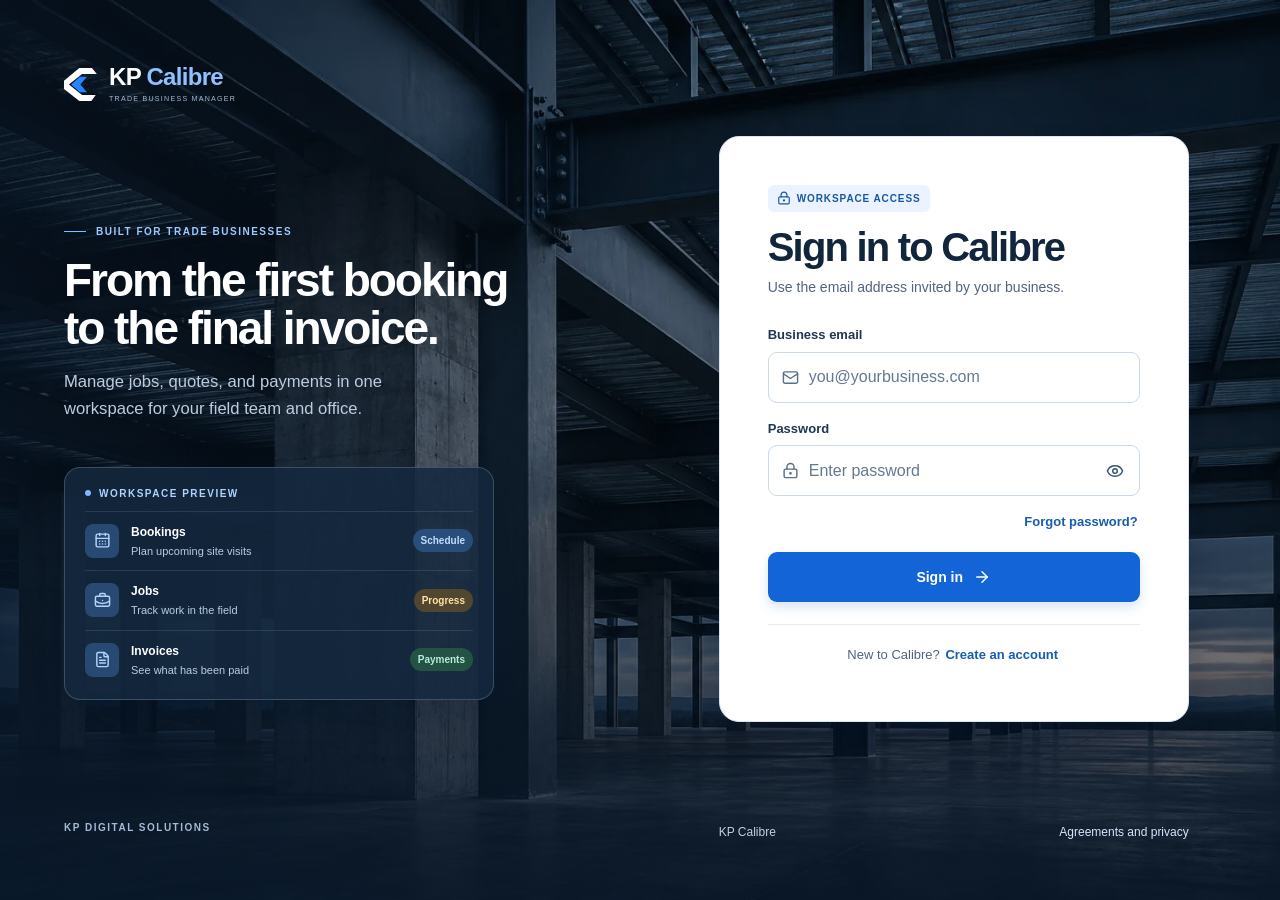
==== commit 94c32788: "Remove owner and KP Studio option from public Calibre sign-in" ====
--- a/index.html
+++ b/index.html
@@ -1,3 +1,3 @@
-<!doctype html><html lang="en"><head><meta charset="UTF-8"/><meta name="viewport" content="width=device-width,initial-scale=1.0"/><meta name="description" content="KP Calibre — bookings, quotations, jobs, expenses and team attendance."/><base href="/"/><script>window.__CALIBRE_BASE__=location.hostname==='kpdigitalstudio.github.io'?'/kp-calibre-web':'';document.querySelector('base').href=window.__CALIBRE_BASE__+'/';</script><link rel="icon" href="./favicon.svg"/><title>KP Calibre | Trade business management</title>  <script type="module" crossorigin src="./assets/index-BnlkuCUe.js"></script>
+<!doctype html><html lang="en"><head><meta charset="UTF-8"/><meta name="viewport" content="width=device-width,initial-scale=1.0"/><meta name="description" content="KP Calibre — bookings, quotations, jobs, expenses and team attendance."/><base href="/"/><script>window.__CALIBRE_BASE__=location.hostname==='kpdigitalstudio.github.io'?'/kp-calibre-web':'';document.querySelector('base').href=window.__CALIBRE_BASE__+'/';</script><link rel="icon" href="./favicon.svg"/><title>KP Calibre | Trade business management</title>  <script type="module" crossorigin src="./assets/index-D49S9hjH.js"></script>
   <link rel="stylesheet" crossorigin href="./assets/index-Bb_bZzld.css">
 </head><body><div id="root"></div></body></html>
